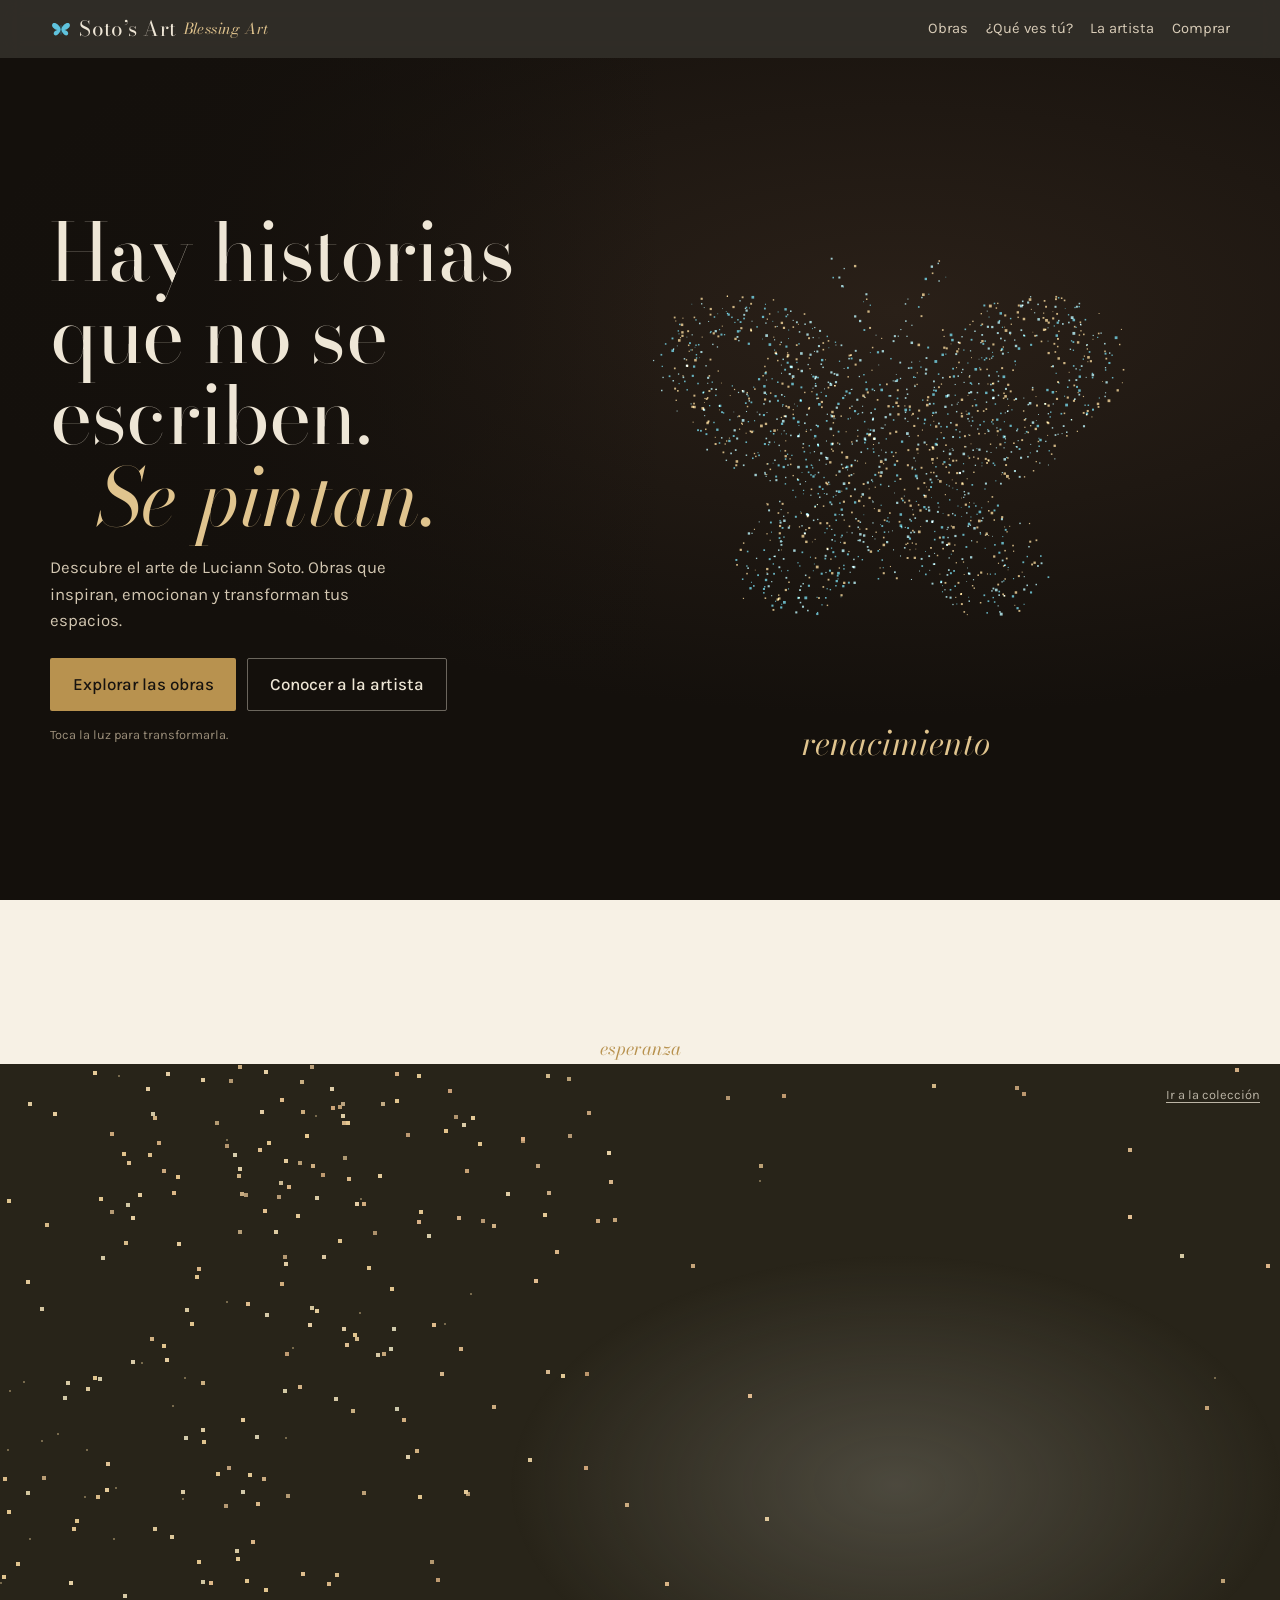
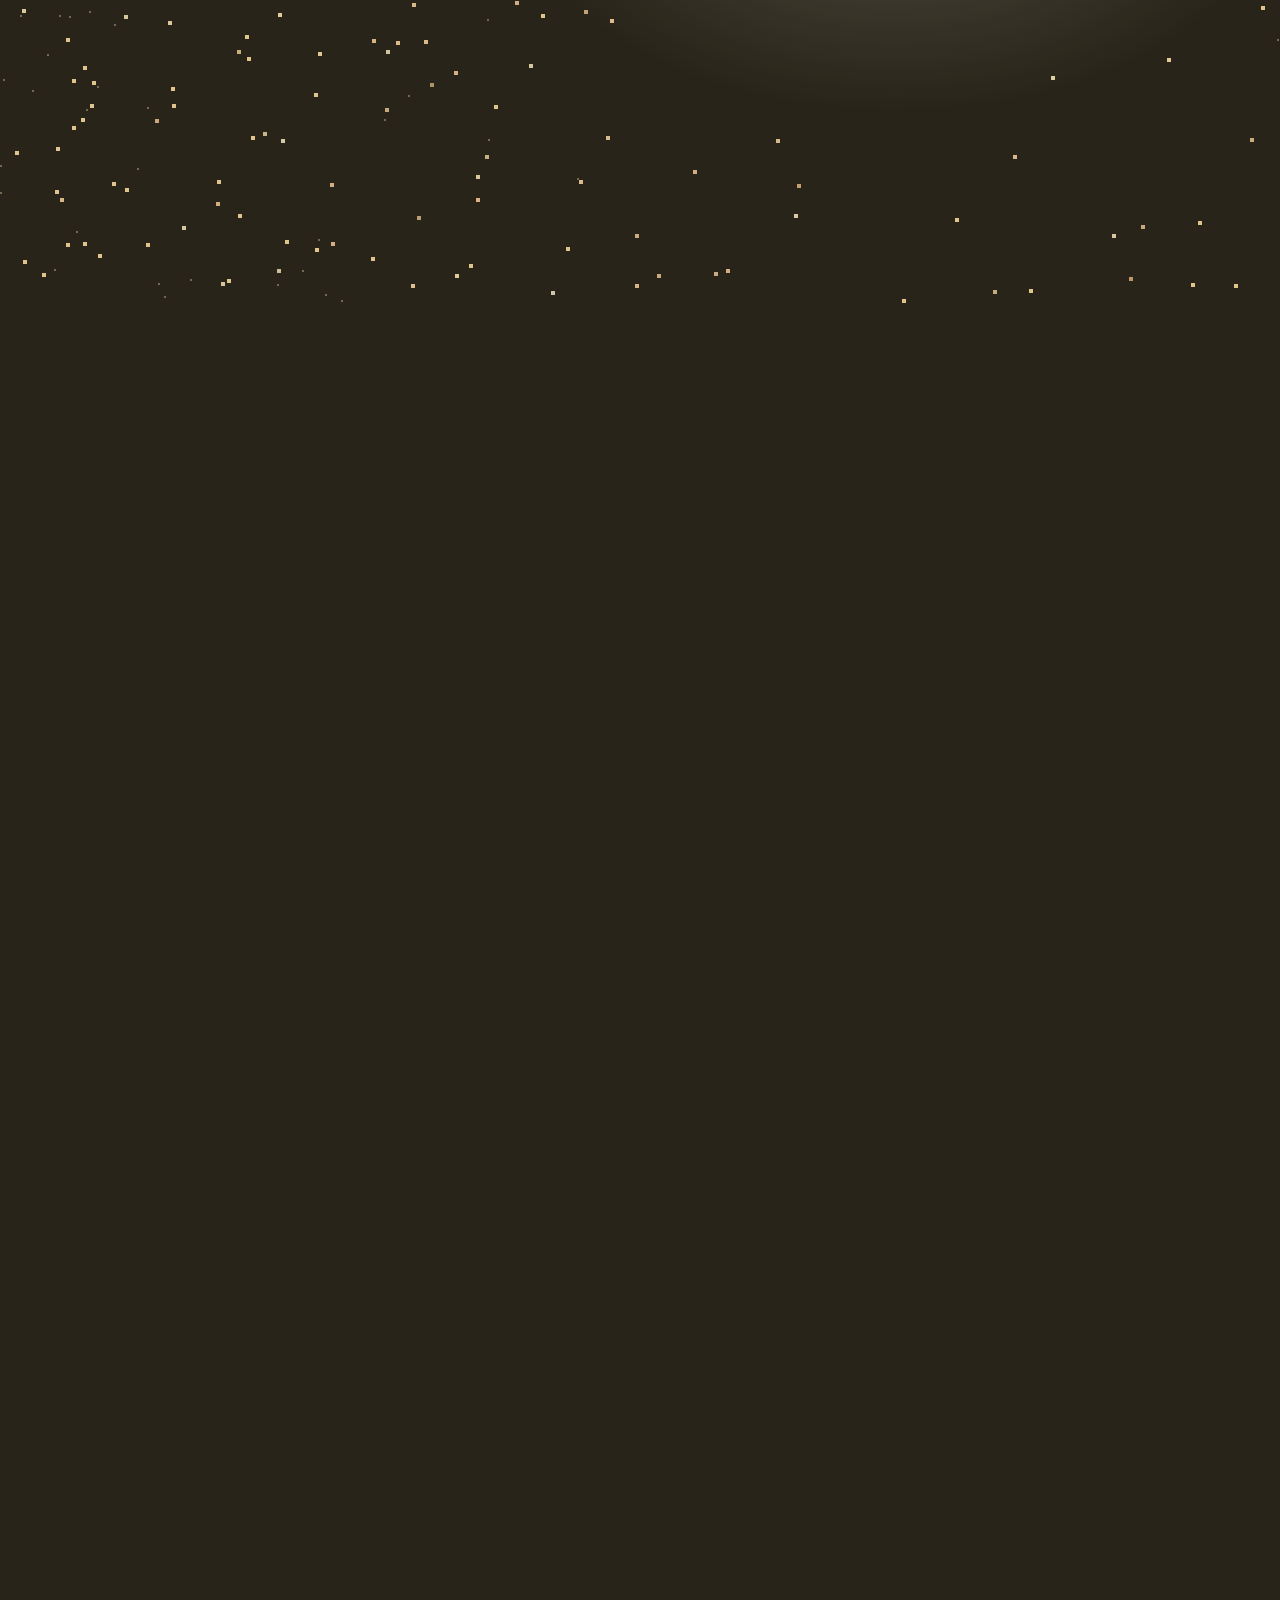
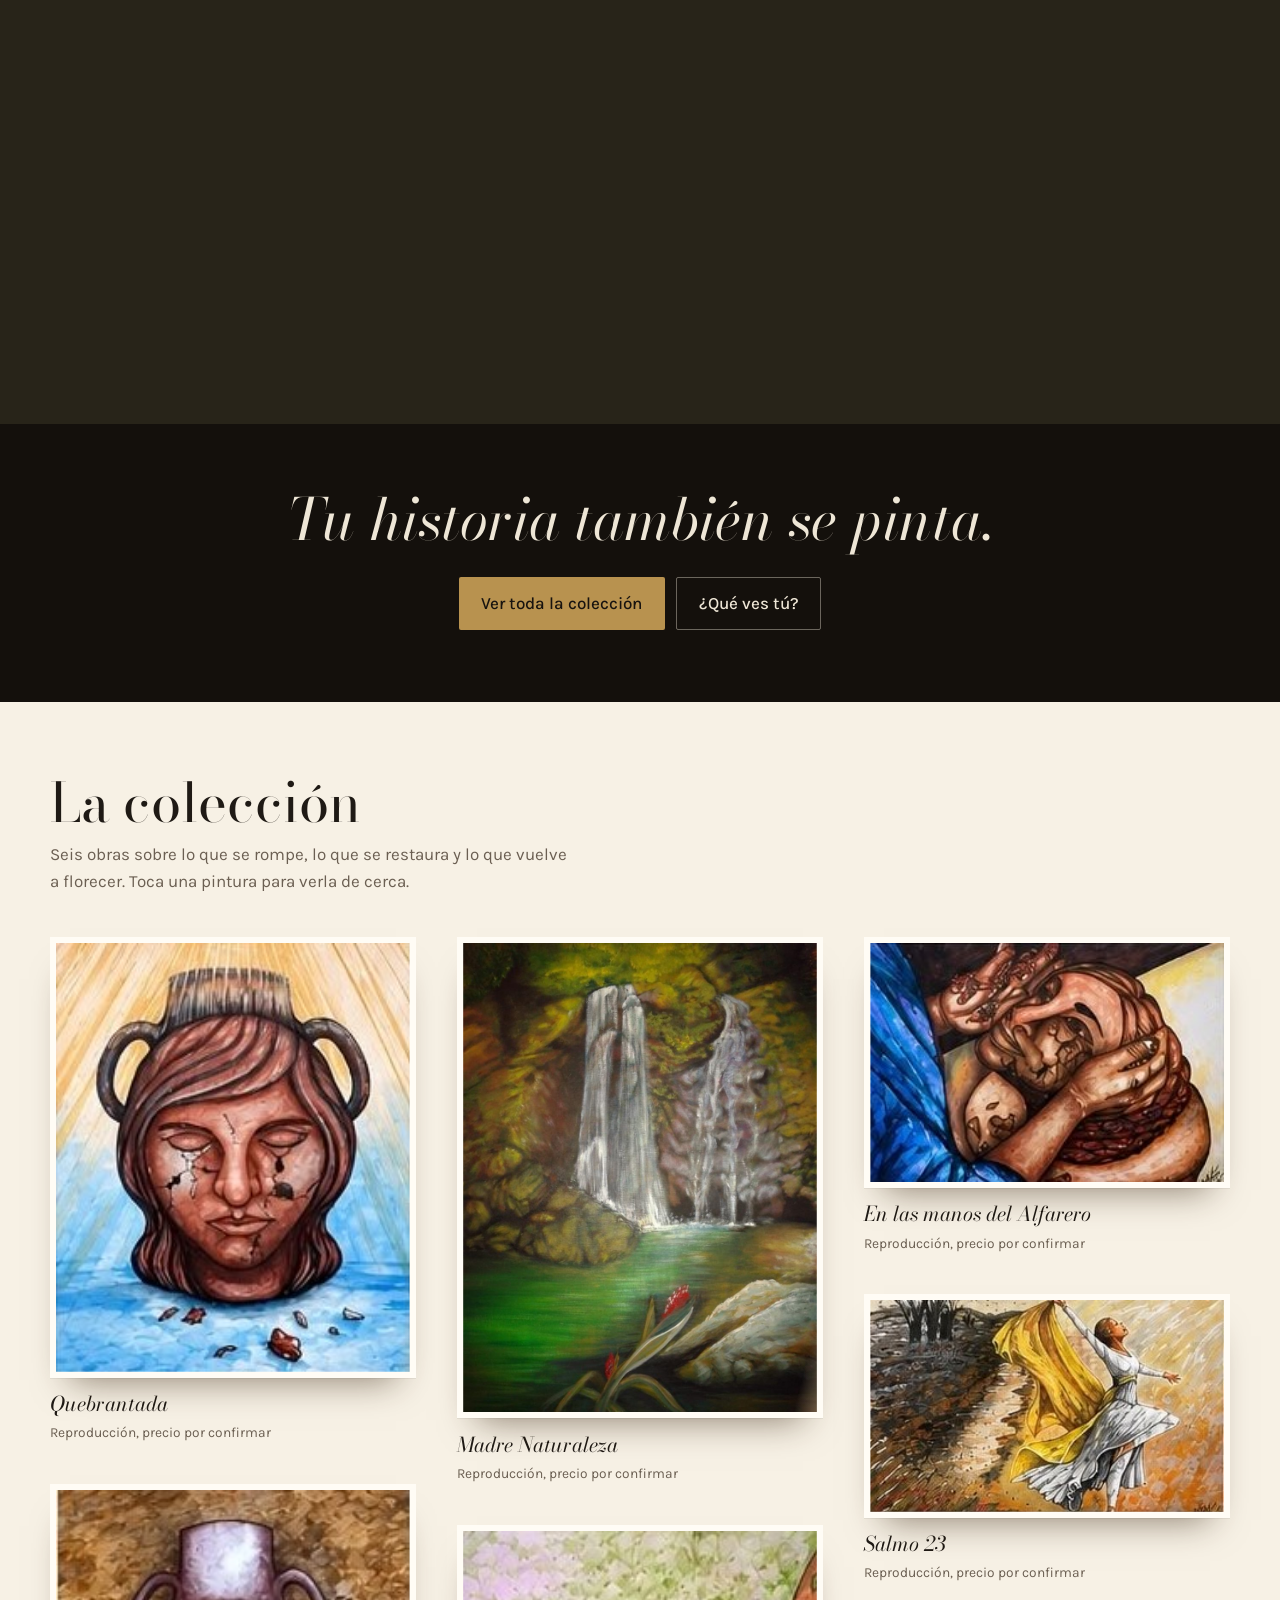
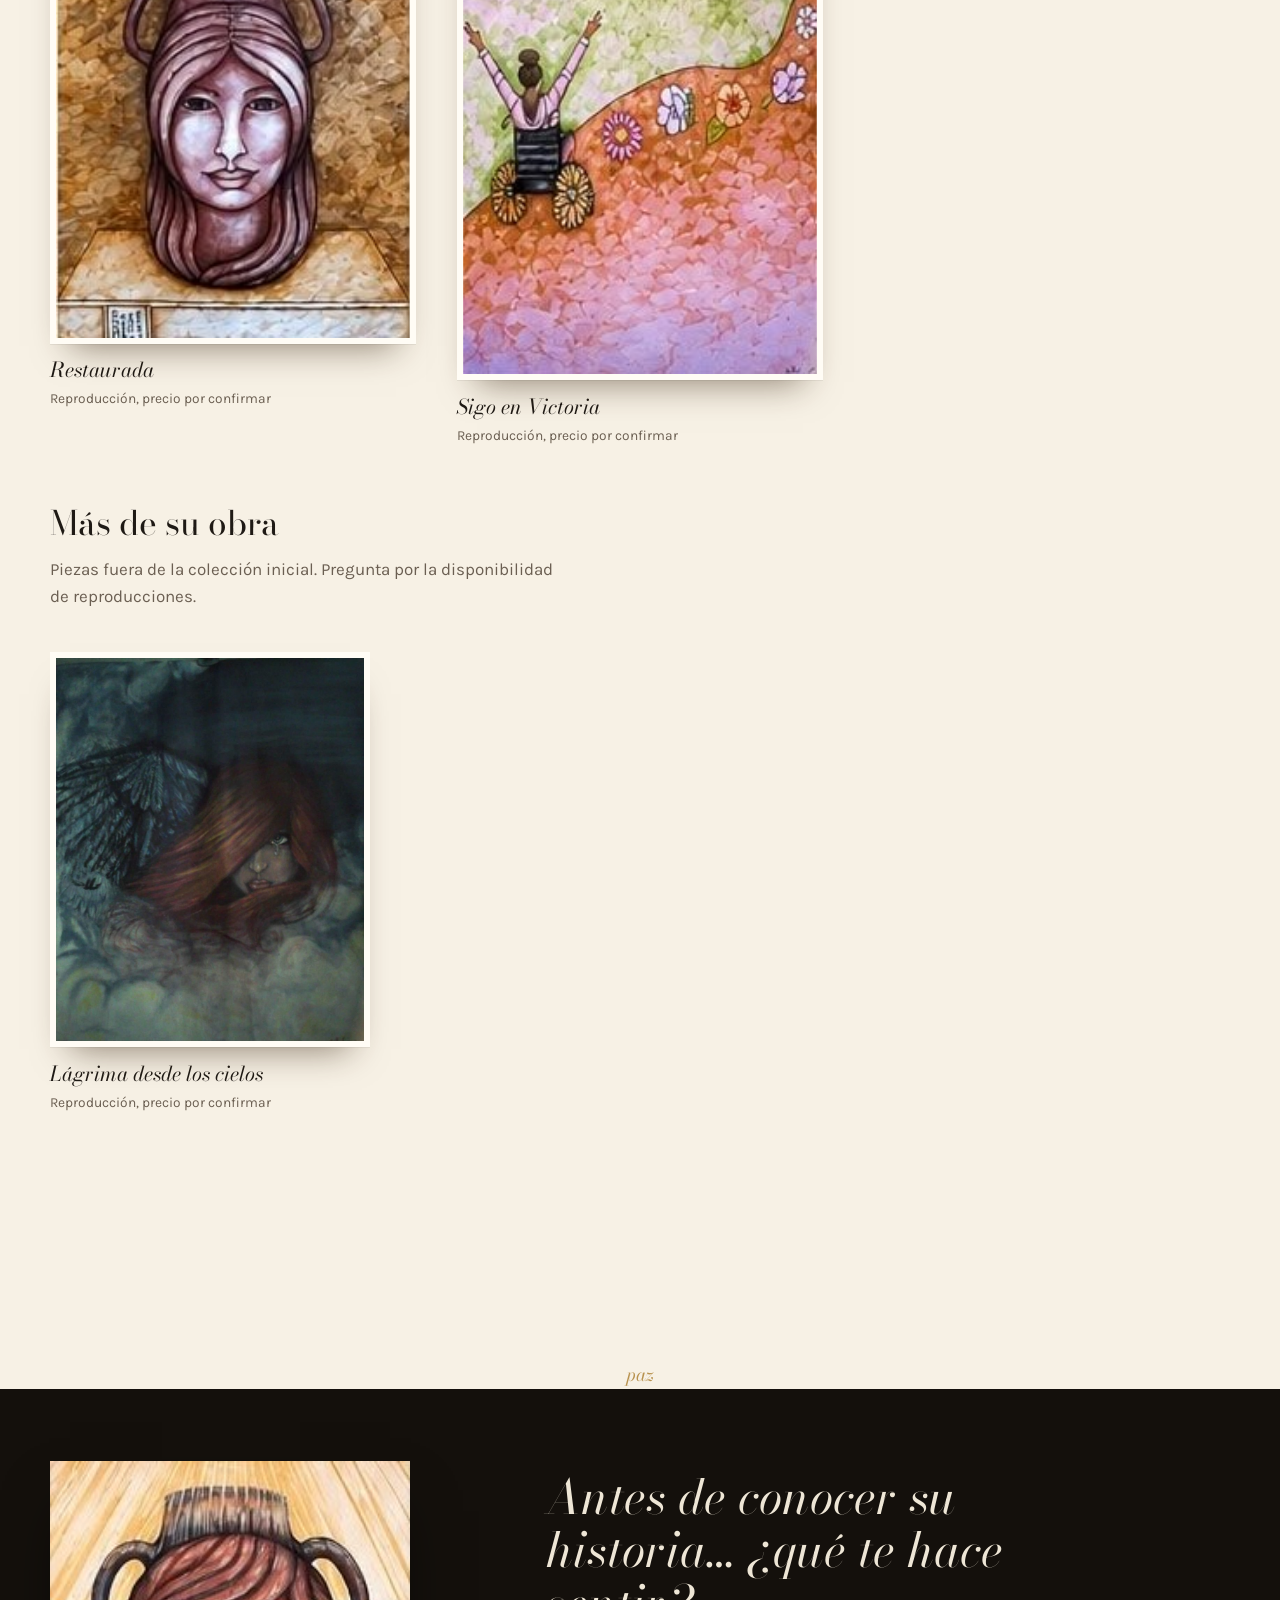
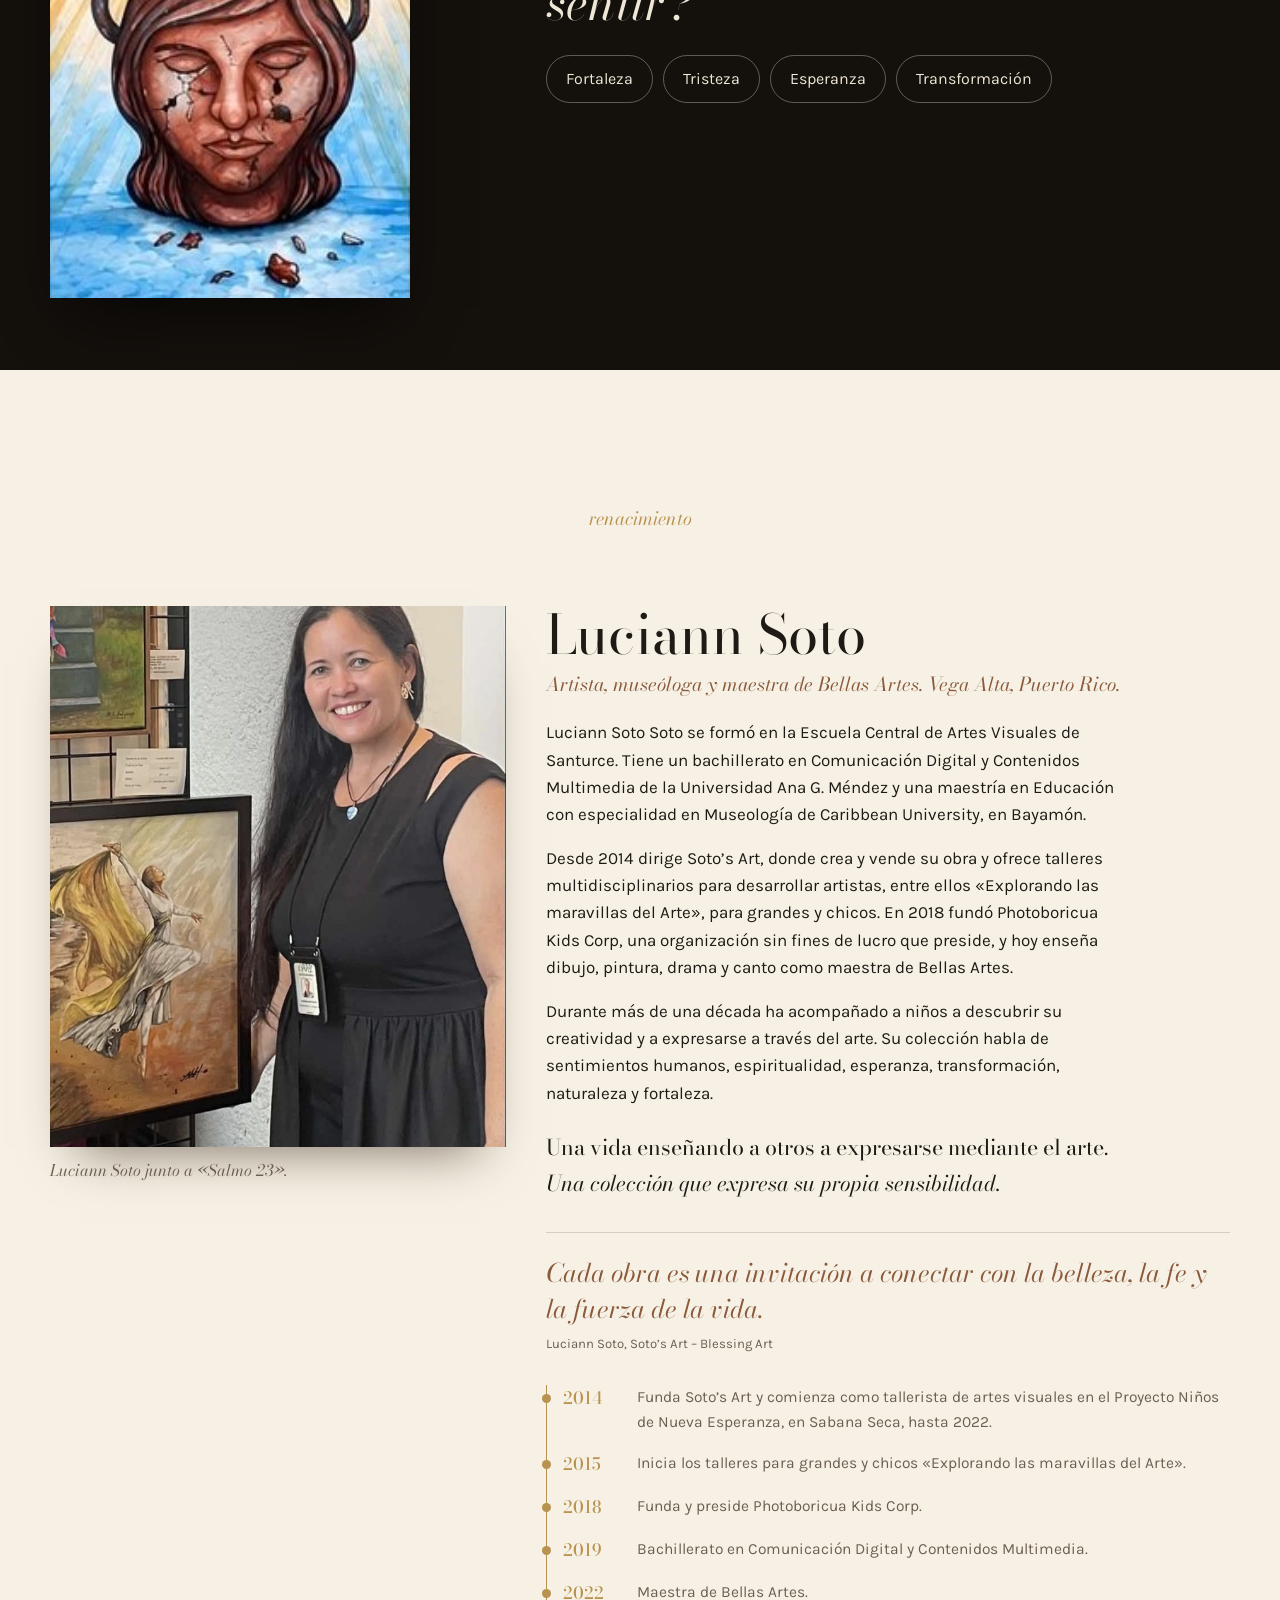
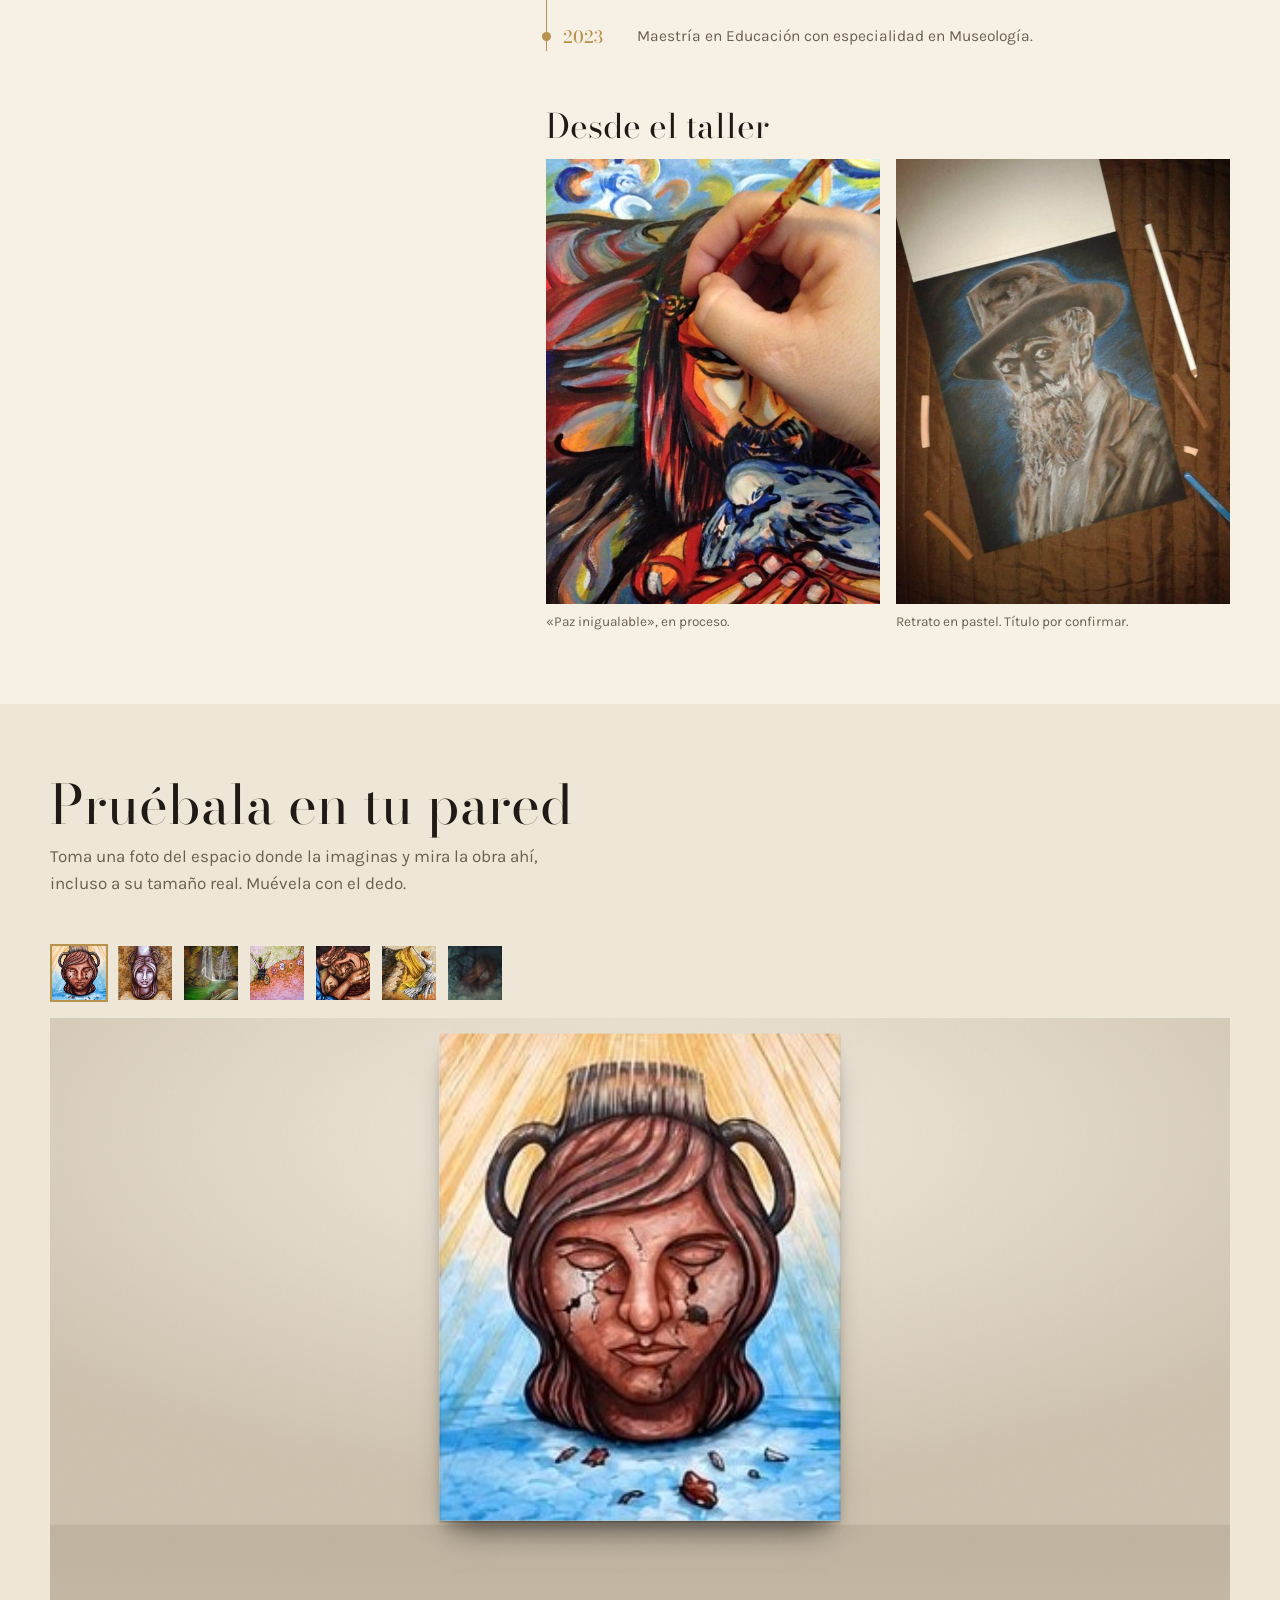
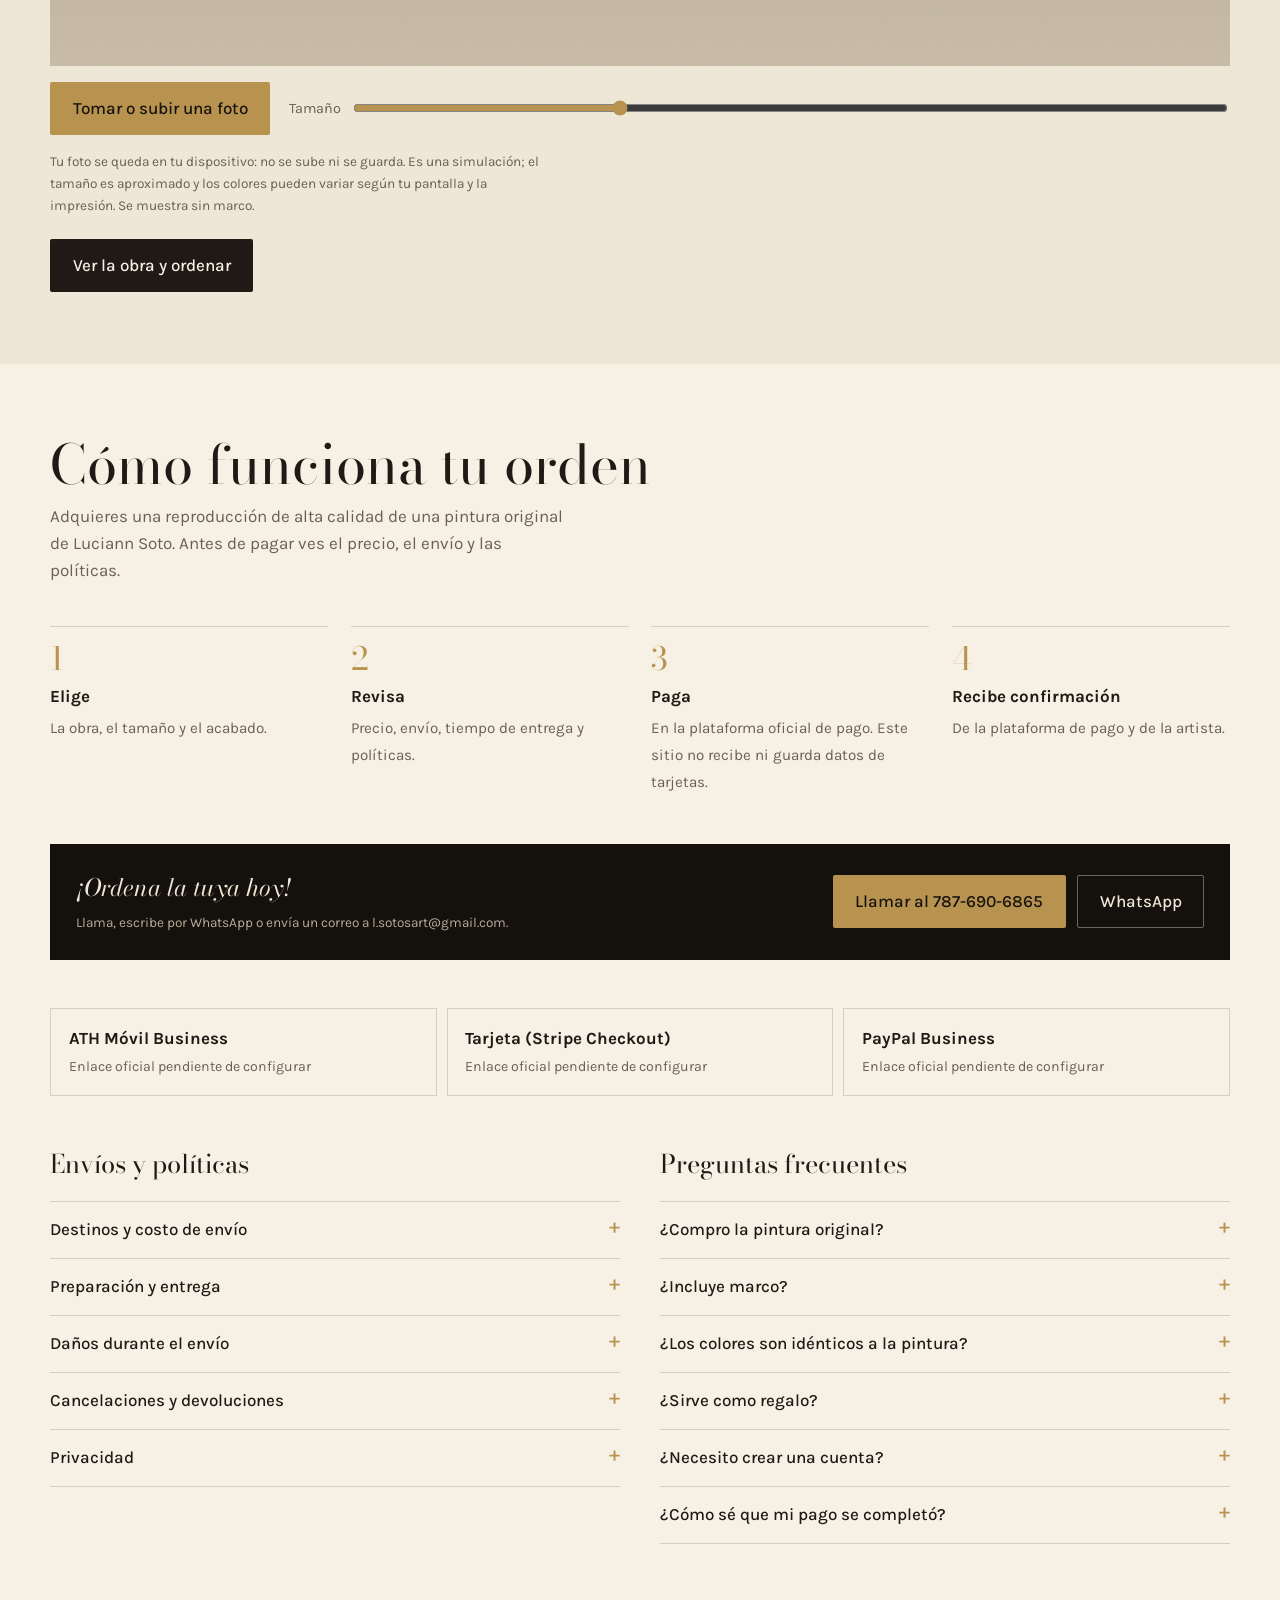
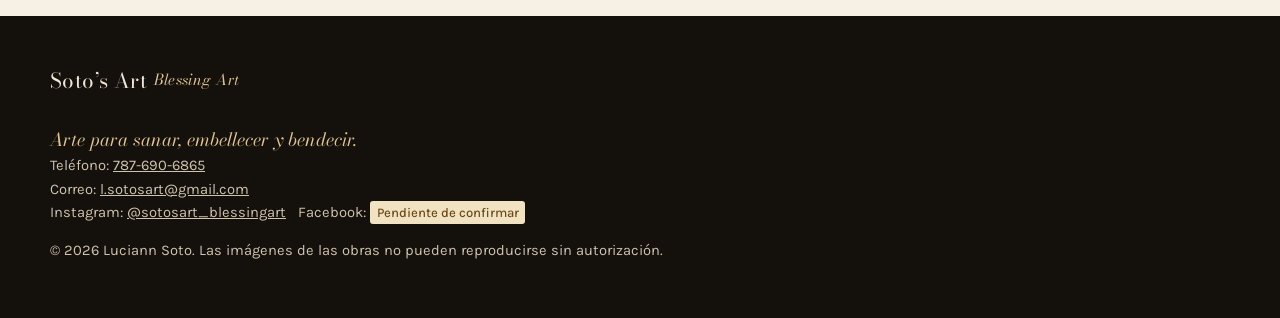
==== index.html @ 9c0b4709 "Add files via upload" ====
<!DOCTYPE html>
<html lang="es">
<head>
<meta charset="utf-8">
<meta name="viewport" content="width=device-width, initial-scale=1, viewport-fit=cover">
<title>Soto’s Art | Galería de Luciann Soto</title>
<meta name="description" content="Descubre el arte de Luciann Soto, artista puertorriqueña. Reproducciones de obras que inspiran, emocionan y transforman tus espacios.">
<meta property="og:type" content="website">
<meta property="og:title" content="Soto’s Art | The Art of Feeling">
<meta property="og:description" content="Hay historias que no se escriben. Se pintan. Descubre el arte de Luciann Soto.">
<meta property="og:image" content="[PENDIENTE: https://tu-dominio/og/portada.jpg]">
<meta name="robots" content="noindex, nofollow"><!-- Prototipo: quitar esta línea al publicar la versión final -->
<meta name="theme-color" content="#14100C">
<link rel="preconnect" href="https://fonts.googleapis.com">
<link rel="preconnect" href="https://fonts.gstatic.com" crossorigin>
<link href="https://fonts.googleapis.com/css2?family=Bodoni+Moda:ital,opsz,wght@0,6..96,400;0,6..96,500;1,6..96,400;1,6..96,500&family=Karla:wght@400;500;700&display=swap" rel="stylesheet">
<style>
:root{
  --night:#14100C; --night-2:#201A14; --ivory:#EEE6D6; --paper:#F7F1E5;
  --ink:#1F1A15; --muted:#6B5F52; --gold:#B8924F; --gold-soft:#E0C48E;
  --earth:#8A5A3B; --leaf:#5E7F55; --sky:#5FC3DD; --line:rgba(31,26,21,.16);
  --surface:var(--paper); --surface-2:var(--ivory); --text:var(--ink); --text-2:var(--muted);
  --pend-bg:#F1E2C2; --pend-ink:#6A4A17;
  --display:"Bodoni Moda","Didot","Bodoni 72",Georgia,serif;
  --body:"Karla","Helvetica Neue",Arial,sans-serif;
  color-scheme:light; box-sizing:border-box;
  padding-top:env(safe-area-inset-top,0px); padding-bottom:env(safe-area-inset-bottom,0px);
}
@media (prefers-color-scheme: dark){
  :root:not([data-theme="light"]){--surface:#1C1712;--surface-2:#241E18;--text:#EEE6D6;--text-2:#B9AC9A;--line:rgba(238,230,214,.16);--pend-bg:#3A2E1C;--pend-ink:#E9CF9C;color-scheme:dark}
}
:root[data-theme="dark"]{--surface:#1C1712;--surface-2:#241E18;--text:#EEE6D6;--text-2:#B9AC9A;--line:rgba(238,230,214,.16);--pend-bg:#3A2E1C;--pend-ink:#E9CF9C;color-scheme:dark}
html{scroll-padding-top:calc(env(safe-area-inset-top,0px) + 64px);scroll-behavior:smooth}
*,*::before,*::after{box-sizing:border-box}
body{margin:0;background:var(--surface);color:var(--text);font:400 1.0625rem/1.6 var(--body);-webkit-font-smoothing:antialiased}
body::before{content:"";position:fixed;inset:0 0 auto;height:env(safe-area-inset-top,0px);z-index:60;background:var(--night)}
img{max-width:100%;display:block}
a{color:inherit}
button{font:inherit;color:inherit}
:focus-visible{outline:2px solid var(--gold);outline-offset:3px}
.wrap{width:min(1180px,100% - 2.5rem);margin-inline:auto}
.pend{display:inline-block;background:var(--pend-bg);color:var(--pend-ink);font-size:.82rem;padding:.08em .5em;border-radius:3px;font-weight:500}

/* Encabezado */
header.top{position:sticky;top:env(safe-area-inset-top,0px);z-index:50;background:rgba(20,16,12,.88);backdrop-filter:blur(10px);-webkit-backdrop-filter:blur(10px);color:var(--ivory)}
header.top .wrap{display:flex;align-items:center;justify-content:space-between;gap:1rem;height:58px}
.brand{display:inline-flex;align-items:center;gap:.45rem;text-decoration:none;font-family:var(--display);font-size:1.3rem;letter-spacing:.02em}
.brand i{font-style:italic;color:var(--gold-soft);font-size:.95rem}
.brand svg{width:22px;height:22px}
nav.main{display:flex;gap:1.1rem;overflow-x:auto;scrollbar-width:none}
nav.main a{text-decoration:none;font-size:.92rem;color:#D9CDB8;white-space:nowrap;padding:.4rem 0}
nav.main a:hover{color:#fff}
@media (max-width:560px){nav.main a.opt,.brand i{display:none}}

/* Apertura con figuras de luz */
.hero{position:relative;background:radial-gradient(120% 80% at 70% 30%,#2A2018 0%,var(--night) 60%);color:var(--ivory);min-height:calc(100svh - 58px);overflow:hidden;isolation:isolate}
#dust{position:absolute;inset:0;width:100%;height:100%;z-index:-1;touch-action:pan-y}
.figword{position:absolute;transform:translate(-50%,0);font-family:var(--display);font-style:italic;font-size:clamp(1.4rem,4.5vw,2.1rem);color:var(--gold-soft);opacity:0;transition:opacity .9s ease;pointer-events:none;white-space:nowrap}
.figword.on{opacity:1}
.hero-copy{position:absolute;left:0;right:0;bottom:0;padding:0 0 2.2rem;background:linear-gradient(transparent,rgba(20,16,12,.85) 40%);pointer-events:none}
.hero-copy .wrap>*{pointer-events:auto}
.hero h1{font-family:var(--display);font-weight:400;font-size:clamp(2.3rem,8.6vw,5rem);line-height:1.02;margin:0;max-width:13ch;letter-spacing:-.01em}
.hero h1 span{display:block}
.hero h1 .l2{font-style:italic;color:var(--gold-soft);padding-left:.6em}
.hero p.sub{max-width:36ch;color:#D3C7B2;font-size:1.05rem;margin:1rem 0 1.4rem}
.hint{font-size:.8rem;color:#9C8F7B;margin:.9rem 0 0}
.ctas{display:flex;flex-wrap:wrap;gap:.7rem}
.btn{display:inline-flex;align-items:center;justify-content:center;gap:.5rem;min-height:48px;padding:.75rem 1.35rem;border-radius:2px;text-decoration:none;font-weight:500;cursor:pointer;border:1px solid transparent;transition:background .2s,color .2s,border-color .2s}
.btn.gold{background:var(--gold);color:#17130F}
.btn.gold:hover{background:var(--gold-soft)}
.btn.ghost{border-color:rgba(238,230,214,.4);color:var(--ivory);background:transparent}
.btn.ghost:hover{border-color:var(--ivory)}
.btn.line{border-color:var(--line);background:transparent;color:var(--text)}
.btn.line:hover{border-color:var(--text)}
.btn.dark{background:var(--text);color:var(--surface)}
@media (min-width:900px){
  .hero-copy{top:0;right:auto;width:52%;display:flex;align-items:center;background:linear-gradient(90deg,rgba(20,16,12,.9) 30%,transparent);padding:0}
  .hero-copy .wrap{width:auto;margin:0 0 0 max(2.5rem,calc((100vw - 1180px)/2))}
}

/* Recorrido: del polvo a la obra */
.journey{position:relative;height:calc(6 * 90svh + 100svh);background-color:var(--jbg,#14100C);transition:background-color 1.4s ease;color:var(--ivory)}
.jstage{position:sticky;top:calc(env(safe-area-inset-top,0px) + 58px);height:calc(100svh - 58px - env(safe-area-inset-top,0px));overflow:hidden}
.jglow{position:absolute;inset:0;background:radial-gradient(42% 38% at var(--gx,50%) var(--gy,52%),var(--jglow,rgba(224,196,142,.25)),transparent 72%);transition:background 1.4s ease;pointer-events:none}
#jcv{position:absolute;inset:0;width:100%;height:100%}
#jimg{position:absolute;opacity:0;filter:blur(8px);transform:scale(.985);transition:opacity 1.1s ease,filter 1.1s ease,transform 1.4s cubic-bezier(.2,.7,.2,1);box-shadow:0 40px 80px -30px rgba(0,0,0,.85);cursor:pointer}
#jimg.on{opacity:1;filter:none;transform:none}
.jhead,.jfoot{position:absolute;left:1.25rem;right:1.25rem;transition:opacity .5s ease,transform .7s cubic-bezier(.2,.7,.2,1)}
.jhead{top:1.1rem}
.jfoot{bottom:1.1rem}
.jswap .jhead,.jswap .jfoot{opacity:0;transform:translateY(10px)}
.jnum{font-family:var(--display);color:var(--gold-soft);font-size:1rem}
.jnum b{font-weight:500;font-size:1.5rem;margin-right:.35rem}
.jphrase{font-family:var(--display);font-style:italic;font-weight:400;font-size:clamp(2.1rem,8.4vw,5.4rem);line-height:1;margin:.2rem 0 0;max-width:11ch;text-wrap:balance}
.jline{margin:0 0 .7rem;max-width:34ch;color:#E6DCCB;font-size:1rem;line-height:1.45}
.jrow{display:flex;align-items:center;gap:.9rem;flex-wrap:wrap}
.jtitle{font-family:var(--display);font-size:1.15rem}
.jnote{font-size:.72rem;color:rgba(238,230,214,.6);margin:.6rem 0 0}
.jskip{position:absolute;top:1.3rem;right:1.25rem;font-size:.8rem;color:rgba(238,230,214,.75);text-decoration:underline;text-underline-offset:3px;z-index:2}
.jrail{display:flex;gap:6px;margin-top:.7rem}
.jrail i{width:18px;height:2px;background:rgba(238,230,214,.25);transition:background .6s}
.jrail i.on{background:var(--gold-soft)}
@media (min-width:900px){
  .jhead,.jfoot{left:max(2.5rem,calc((100vw - 1180px)/2));right:auto;width:38%}
  .jhead{top:18%}
  .jfoot{bottom:16%}
  .jline{font-size:1.1rem}
}
.coda{background:var(--night);color:var(--ivory);text-align:center;padding:4rem 1.25rem 4.5rem}
.coda p{font-family:var(--display);font-style:italic;font-size:clamp(2rem,7vw,3.6rem);line-height:1.1;margin:0 0 1.6rem}
.coda .ctas{justify-content:center}

/* Separadores que se dibujan con el scroll */
.passage{display:grid;justify-items:center;padding:3.5rem 1rem 0;text-align:center}
.passage svg{width:120px;height:auto;overflow:visible}
.passage path{fill:none;stroke:var(--gold);stroke-width:1.6;stroke-linecap:round;stroke-linejoin:round;stroke-dasharray:1;stroke-dashoffset:1}
.passage span{font-family:var(--display);font-style:italic;color:var(--gold);font-size:1.15rem;margin-top:.4rem;opacity:var(--o,0)}

section.block{padding:4.5rem 0}
.sec-title{font-family:var(--display);font-weight:400;font-size:clamp(2rem,6vw,3.4rem);line-height:1.05;margin:0 0 .6rem}
.sec-lead{color:var(--text-2);max-width:52ch;margin:0 0 2.6rem}

/* Galería en colgado de salón con revelado de pincel */
.salon{columns:2;column-gap:1.1rem}
@media (min-width:900px){.salon{columns:3;column-gap:2.6rem}}
.work{display:block;width:100%;break-inside:avoid;margin:0 0 2.4rem;background:none;border:0;padding:0;text-align:left;cursor:pointer}
.work .frame{position:relative;padding:6px;background:#FFFCF5;box-shadow:0 1px 0 rgba(0,0,0,.06),0 22px 34px -20px rgba(50,30,10,.55);transition:transform .5s cubic-bezier(.2,.7,.2,1),box-shadow .5s}
@media (prefers-color-scheme: dark){:root:not([data-theme="light"]) .work .frame{background:#2B241D}}
:root[data-theme="dark"] .work .frame{background:#2B241D}
.work:hover .frame,.work:focus-visible .frame{transform:translateY(-5px) rotate(-.4deg);box-shadow:0 1px 0 rgba(0,0,0,.06),0 32px 44px -22px rgba(50,30,10,.65)}
.work h3{font-family:var(--display);font-style:italic;font-weight:400;font-size:1.28rem;line-height:1.2;margin:.9rem 0 .1rem}
.work .meta{font-size:.86rem;color:var(--text-2)}
.art{position:relative;overflow:hidden;background:var(--tone,#6b5a48)}
.art img{width:100%;height:auto}
.art.ph{aspect-ratio:4/5}
.unveil .art{clip-path:inset(0 100% 0 0)}
.unveil .art::after{content:"";position:absolute;top:-10%;bottom:-10%;width:28%;left:-30%;background:linear-gradient(90deg,transparent,rgba(224,196,142,.85),transparent);transform:skewX(-14deg)}
.unveil.in .art{clip-path:inset(0 0 0 0);transition:clip-path 1.2s cubic-bezier(.65,.05,.3,1)}
.unveil.in .art::after{animation:sweep 1.25s cubic-bezier(.65,.05,.3,1) forwards}
@keyframes sweep{to{left:110%}}

/* ¿Qué ves tú? */
.feel{background:var(--night);color:var(--ivory);position:relative;overflow:hidden}
.feel .wrap{display:grid;gap:2.5rem}
@media (min-width:900px){.feel .wrap{grid-template-columns:.8fr 1.2fr;align-items:center}}
.feel .stage{position:relative;max-width:360px}
.feel .stage .art{box-shadow:0 30px 60px -20px rgba(0,0,0,.7)}
.feel .stage .glow{position:absolute;inset:0;pointer-events:none;background:radial-gradient(60% 50% at 50% 35%,rgba(255,226,160,.45),transparent 70%);opacity:0;transition:opacity 1.2s}
.feel .stage.lit .glow{opacity:1}
.feel h2{font-family:var(--display);font-weight:400;font-style:italic;font-size:clamp(1.9rem,5.5vw,3rem);line-height:1.1;margin:0 0 1.6rem;max-width:18ch}
.choices{display:flex;flex-wrap:wrap;gap:.6rem}
.choice{min-height:48px;padding:.6rem 1.2rem;border-radius:999px;border:1px solid rgba(238,230,214,.35);background:transparent;color:var(--ivory);cursor:pointer;font-size:1rem;transition:background .3s,border-color .3s,color .3s}
.choice:hover{border-color:var(--gold-soft)}
.choice[aria-pressed="true"]{background:var(--gold);border-color:var(--gold);color:#17130F}
.reflection{margin-top:1.6rem;min-height:10rem}
.reflection svg{width:84px;height:auto;display:block;margin-bottom:.6rem}
.reflection svg path{fill:none;stroke:var(--gold-soft);stroke-width:1.8;stroke-linecap:round;stroke-linejoin:round;stroke-dasharray:1;stroke-dashoffset:1;animation:draw 1.6s ease forwards}
@keyframes draw{to{stroke-dashoffset:0}}
.reflection blockquote{margin:0;font-family:var(--display);font-size:clamp(1.25rem,3.6vw,1.6rem);line-height:1.4;max-width:30ch}
.reflection .note{font-size:.82rem;color:#A89A84;margin:.8rem 0 0}
.reflection .end{margin:1.6rem 0 1rem;color:var(--gold-soft);font-style:italic;font-family:var(--display);font-size:1.2rem}
.fade-in{animation:fade .8s ease both}
@keyframes fade{from{opacity:0;transform:translateY(8px)}to{opacity:1;transform:none}}

/* Artista */
.artist .wrap{display:grid;gap:2.5rem}
@media (min-width:900px){.artist .wrap{grid-template-columns:.8fr 1.2fr;align-items:start}}
.portrait{aspect-ratio:3/4;background:var(--surface-2);display:grid;place-items:center;text-align:center;padding:1.5rem;color:var(--text-2);font-size:.9rem;border:1px dashed var(--line)}
.artist p{max-width:58ch}
.portrait-fig{margin:0}
.artist .role{font-family:var(--display);font-style:italic;font-size:1.2rem;color:var(--earth);margin:-.2rem 0 1.2rem}
.more-title{font-family:var(--display);font-weight:400;font-size:clamp(1.5rem,4.5vw,2.1rem);margin:3rem 0 .4rem}
.salon-more{columns:auto;display:grid;grid-template-columns:minmax(0,320px)}
.timeline{list-style:none;padding:0;margin:2rem 0 0;border-left:1px solid var(--gold);display:grid;gap:1rem}
.timeline li{display:grid;grid-template-columns:4rem 1fr;gap:.6rem;padding-left:1rem;position:relative}
.timeline li::before{content:"";position:absolute;left:-5px;top:.55rem;width:9px;height:9px;border-radius:50%;background:var(--gold)}
.timeline b{font-family:var(--display);font-weight:500;color:var(--gold)}
.timeline span{color:var(--text-2);font-size:.97rem}
.taller{display:grid;grid-template-columns:1fr 1fr;gap:1rem}
.taller figure{margin:0}
.taller img{width:100%;aspect-ratio:3/4;object-fit:cover}
.taller figcaption{font-size:.85rem;color:var(--text-2);margin-top:.4rem}
footer .lema{font-family:var(--display);color:var(--gold-soft);font-size:1.15rem}
.portrait-fig img{width:100%;height:auto;box-shadow:0 30px 50px -28px rgba(40,25,10,.6)}
.portrait-fig figcaption{font-family:var(--display);font-style:italic;color:var(--text-2);font-size:1rem;margin-top:.7rem}
.quote{margin:2rem 0 0;padding:1.4rem 0 0;border-top:1px solid var(--line);font-family:var(--display);font-style:italic;font-size:clamp(1.25rem,3.6vw,1.6rem);line-height:1.4;color:var(--earth)}
.quote cite{display:block;font-family:var(--body);font-style:normal;font-size:.82rem;color:var(--text-2);margin-top:.5rem}
.facets{margin:1.6rem 0 0;font-family:var(--display);font-size:clamp(1.1rem,3vw,1.35rem);line-height:1.45}
.facets p{margin:0 0 .3rem}

/* Ambientación */
.rooms{background:var(--surface-2)}
.pick{display:flex;gap:.5rem;overflow-x:auto;padding:.3rem 0 1rem}
.pick button{flex:none;width:58px;height:58px;border:2px solid transparent;padding:0;background:none;cursor:pointer;overflow:hidden}
.pick button img{width:100%;height:100%;object-fit:cover}
.pick button[aria-pressed="true"]{border-color:var(--gold)}
.wall{position:relative;overflow:hidden;aspect-ratio:4/3;max-height:72vh;width:100%;touch-action:none;user-select:none;-webkit-user-select:none;
  background:radial-gradient(70% 55% at 50% 18%,#F4EEE3 0%,#E2D8C8 55%,#CFC3B0 100%)}
.wall.photo{background:#000}
.wall-photo{position:absolute;inset:0;width:100%;height:100%;object-fit:cover}
.wall-empty{position:absolute;inset:0;pointer-events:none;
  background:linear-gradient(180deg,transparent 78%,rgba(70,50,30,.10) 78.4%,rgba(70,50,30,.04) 100%),
  url("data:image/svg+xml,%3Csvg xmlns='http://www.w3.org/2000/svg' width='160' height='160'%3E%3Cfilter id='n'%3E%3CfeTurbulence type='fractalNoise' baseFrequency='.85' numOctaves='3'/%3E%3CfeColorMatrix values='0 0 0 0 .35 0 0 0 0 .28 0 0 0 0 .2 0 0 0 .09 0'/%3E%3C/filter%3E%3Crect width='100%25' height='100%25' filter='url(%23n)'/%3E%3C/svg%3E")}
.wall-art{position:absolute;left:50%;top:40%;transform:translate(-50%,-50%);cursor:grab;
  box-shadow:0 2px 0 rgba(0,0,0,.15),0 22px 30px -14px rgba(0,0,0,.55),0 8px 12px -6px rgba(0,0,0,.3)}
.wall-art:active{cursor:grabbing}
.wall-tools{display:flex;flex-wrap:wrap;align-items:center;gap:.8rem 1.2rem;margin-top:1rem}
.wall-size{display:flex;align-items:center;gap:.6rem;font-size:.9rem;color:var(--text-2);flex:1 1 220px}
.wall-size input{flex:1;accent-color:var(--gold);min-height:44px}
[hidden]{display:none!important}
.wall-measure{position:absolute;inset:0;width:100%;height:100%;overflow:visible;pointer-events:none}
.wall-measure circle{pointer-events:all}
.wall-measure line{stroke:#E0C48E;stroke-width:2.5;stroke-dasharray:6 5}
.wall-measure circle{fill:rgba(184,146,79,.9);stroke:#fff;stroke-width:2.5;cursor:grab;touch-action:none}
.wall-tag{position:absolute;transform:translate(-50%,0);background:rgba(20,16,12,.78);color:#F7F1E5;font-size:.78rem;padding:.2rem .55rem;border-radius:2px;white-space:nowrap;pointer-events:none}
.scale{margin-top:1.2rem;padding:1.1rem 1.2rem;border:1px solid var(--line);background:var(--surface)}
.scale h3{font-family:var(--display);font-weight:400;font-size:1.4rem;margin:0 0 .3rem}
.scale-row{display:flex;flex-wrap:wrap;align-items:flex-end;gap:.7rem;margin-top:.8rem}
.scale-row label{display:grid;gap:.3rem;font-size:.88rem;color:var(--text-2)}
.scale input[type=number]{width:7.5rem;min-height:44px;padding:.4rem .6rem;border:1px solid var(--line);background:var(--surface);color:var(--text);font:inherit;border-radius:2px}
.unit{display:flex}
.unit button,.chip{min-height:44px;padding:.4rem .9rem;border:1px solid var(--line);background:transparent;cursor:pointer}
.unit button[aria-pressed="true"],.chip[aria-pressed="true"]{background:var(--text);color:var(--surface);border-color:var(--text)}
.sr-only{position:absolute;width:1px;height:1px;overflow:hidden;clip:rect(0 0 0 0);white-space:nowrap}
.disclaim{font-size:.85rem;color:var(--text-2);max-width:62ch;margin:1rem 0 1.4rem}

/* Compra y confianza */
.steps{list-style:none;padding:0;margin:0 0 3rem;display:grid;gap:1.4rem;counter-reset:s}
@media (min-width:760px){.steps{grid-template-columns:repeat(4,1fr)}}
.steps li{counter-increment:s;padding-top:1rem;border-top:1px solid var(--line)}
.steps li::before{content:counter(s);font-family:var(--display);font-size:2rem;color:var(--gold);display:block;line-height:1;margin-bottom:.5rem}
.steps strong{display:block;margin-bottom:.25rem}
.steps span{color:var(--text-2);font-size:.95rem}
.order{display:grid;gap:1rem;align-items:center;padding:1.6rem;margin:0 0 3rem;background:var(--night);color:var(--ivory)}
@media (min-width:760px){.order{grid-template-columns:1fr auto}}
.order p{margin:0;font-family:var(--display);font-style:italic;font-size:1.5rem}
.order small{display:block;font-family:var(--body);font-style:normal;font-size:.85rem;color:#B9AC9A;margin-top:.3rem}
.paygrid{display:grid;gap:.6rem;margin:0 0 3rem}
@media (min-width:760px){.paygrid{grid-template-columns:repeat(3,1fr)}}
.pay{border:1px solid var(--line);padding:1rem 1.1rem}
.pay b{display:block}
.pay small{color:var(--text-2)}
.cols{display:grid;gap:2.5rem}
@media (min-width:900px){.cols{grid-template-columns:1fr 1fr}}
.cols h3{font-family:var(--display);font-weight:400;font-size:1.6rem;margin:0 0 1rem}
details{border-top:1px solid var(--line);padding:.9rem 0}
details:last-of-type{border-bottom:1px solid var(--line)}
summary{cursor:pointer;font-weight:500;list-style:none;display:flex;justify-content:space-between;gap:1rem}
summary::-webkit-details-marker{display:none}
summary::after{content:"+";color:var(--gold);font-size:1.3rem;line-height:1}
details[open] summary::after{content:"−"}
details p{margin:.6rem 0 0;color:var(--text-2)}
footer{background:var(--night);color:#CFC3AE;padding:3rem 0 2.5rem;font-size:.92rem}
footer .brand{color:var(--ivory);margin-bottom:.8rem}

/* Ficha de obra */
dialog.sheet{border:0;padding:0;margin:0;width:100%;max-width:100%;height:100%;max-height:100%;background:var(--surface);color:var(--text)}
dialog.sheet::backdrop{background:rgba(10,8,5,.86)}
@media (min-width:900px){dialog.sheet{margin:auto;width:min(1100px,94vw);height:min(780px,90vh);box-shadow:0 40px 80px rgba(0,0,0,.5)}}
.sheet-in{display:grid;height:100%;overflow:auto;overscroll-behavior:contain}
@media (min-width:900px){.sheet-in{grid-template-columns:1.05fr .95fr;overflow:hidden}.sheet-in>*{overflow:auto}}
.sheet-fig{margin:0;background:var(--night);display:grid;place-items:center;align-content:center;padding:calc(env(safe-area-inset-top,0px) + 3.6rem) 1.4rem 1.6rem;position:relative}
.sheet-fig .art{width:min(100%,560px,calc(64vh * var(--p,.8)));cursor:zoom-in;box-shadow:0 30px 60px -25px rgba(0,0,0,.8)}
.sheet-fig .art img{transition:transform .35s ease}
.sheet-fig .art.zoomed img{transform:scale(2.4);cursor:zoom-out}
.zoomhint{color:#A89A84;font-size:.78rem;margin-top:.8rem;text-align:center;max-width:40ch}
.close{position:absolute;top:calc(env(safe-area-inset-top,0px) + .75rem);right:.75rem;width:44px;height:44px;border-radius:50%;border:0;background:rgba(238,230,214,.14);color:var(--ivory);font-size:1.4rem;cursor:pointer;z-index:2}
.sheet-body{padding:1.8rem 1.5rem calc(2rem + env(safe-area-inset-bottom,0px))}
@media (min-width:900px){.sheet-body{padding:2.6rem}}
.sku{font-size:.8rem;color:var(--text-2)}
.sheet-body h2{font-family:var(--display);font-style:italic;font-weight:400;font-size:clamp(2rem,6vw,2.8rem);line-height:1.05;margin:.2rem 0 1.2rem}
.sheet-body .lead{font-size:1.08rem;line-height:1.6;max-width:46ch}
.voice{margin:1.2rem 0;font-family:var(--display);font-style:italic;font-size:1.2rem;line-height:1.45;color:var(--earth)}
.voice cite{display:block;font-family:var(--body);font-style:normal;font-size:.8rem;color:var(--text-2);margin-top:.3rem}
.price{font-family:var(--display);font-size:1.9rem;margin:1.2rem 0 .2rem}
.price span{display:block;font-size:1.25rem;font-style:italic}
.price small{display:block;font-family:var(--body);font-size:.88rem;color:var(--text-2);margin-top:.2rem}
details.soft{border:0;border-top:1px solid var(--line);padding:.8rem 0;margin-top:1rem}
details.soft:last-of-type{border-bottom:0}
details.soft .spec{margin:.8rem 0 0}
.pendline{margin-top:1.4rem}
.sheet-body h4{margin:1.4rem 0 .3rem;font-size:.95rem}
.interp-note{font-size:.8rem;color:var(--text-2);margin:.1rem 0 .3rem}
dl.spec{display:grid;grid-template-columns:auto 1fr;gap:.45rem 1rem;margin:1.4rem 0;font-size:.95rem}
dl.spec dt{color:var(--text-2)}
dl.spec dd{margin:0}
.opts{display:grid;gap:.8rem;margin:1.2rem 0}
.opts label{display:grid;gap:.3rem;font-size:.9rem;color:var(--text-2)}
.opts select{min-height:46px;padding:.5rem .7rem;border:1px solid var(--line);background:var(--surface);color:var(--text);font:inherit;border-radius:2px}
.actions{display:flex;flex-wrap:wrap;gap:.6rem;margin-top:1.4rem}
.actions .btn{flex:1 1 auto}
.review{margin-top:1.6rem;padding:1.3rem;background:var(--surface-2);border:1px solid var(--line)}
.review h3{font-family:var(--display);font-weight:400;font-size:1.5rem;margin:0 0 .8rem}
.small{font-size:.85rem;color:var(--text-2)}
.toast{position:fixed;left:50%;bottom:calc(1.2rem + env(safe-area-inset-bottom,0px));transform:translateX(-50%);background:var(--ink);color:var(--ivory);padding:.7rem 1.1rem;border-radius:2px;font-size:.92rem;z-index:100;opacity:0;pointer-events:none;transition:opacity .25s}
.toast.on{opacity:1}

@media (prefers-reduced-motion: reduce){
  *{animation-duration:.001ms!important;animation-delay:0s!important;transition-duration:.001ms!important;scroll-behavior:auto!important}
  .unveil .art{clip-path:none}.unveil .art::after{display:none}
  .passage path,.reflection svg path{stroke-dashoffset:0}
  .passage span{opacity:1}
}
</style>
</head>
<body>

<header class="top">
  <div class="wrap">
    <a class="brand" href="#inicio" aria-label="Soto’s Art, Blessing Art">
      <svg viewBox="0 0 40 40" aria-hidden="true"><path fill="#5FC3DD" d="M20 21c-3-9-11-14-15-11-4 4 2 11 9 12-6 1-9 6-6 9 4 3 9-2 12-10zm0 0c3-9 11-14 15-11 4 4-2 11-9 12 6 1 9 6 6 9-4 3-9-2-12-10z"/><path stroke="#2B6F80" stroke-width="1.6" d="M20 13v17"/></svg>
      Soto’s Art <i>Blessing Art</i>
    </a>
    <nav class="main" aria-label="Principal">
      <a href="#obras">Obras</a>
      <a href="#que-ves" class="opt">¿Qué ves tú?</a>
      <a href="#artista">La artista</a>
      <a href="#comprar">Comprar</a>
    </nav>
  </div>
</header>

<main>
<section class="hero" id="inicio">
  <canvas id="dust" aria-hidden="true"></canvas>
  <div class="figword" id="figword" aria-hidden="true"></div>
  <div class="hero-copy">
    <div class="wrap">
      <h1><span>Hay historias que no se escriben.</span><span class="l2">Se pintan.</span></h1>
      <p class="sub">Descubre el arte de Luciann Soto. Obras que inspiran, emocionan y transforman tus espacios.</p>
      <div class="ctas">
        <a class="btn gold" href="#recorrido">Explorar las obras</a>
        <a class="btn ghost" href="#artista">Conocer a la artista</a>
      </div>
      <p class="hint" id="hint">Toca la luz para transformarla.</p>
    </div>
  </div>
</section>

<div class="passage" data-passage aria-hidden="true">
  <svg viewBox="0 0 200 120"><path pathLength="1" d="M100 112 L100 58 M100 78 Q68 78 60 52 Q90 48 100 78 M100 64 Q120 38 150 42 Q142 72 100 64 M62 112 L138 112"/></svg>
  <span>esperanza</span>
</div>

<section class="journey" id="recorrido" aria-label="Recorrido por la colección">
  <div class="jstage" id="jstage">
    <div class="jglow"></div>
    <canvas id="jcv" aria-hidden="true"></canvas>
    <img id="jimg" alt="">
    <a class="jskip" href="#obras">Ir a la colección</a>
    <div class="jhead">
      <div class="jnum" id="jnum"></div>
      <h2 class="jphrase" id="jphrase"></h2>
    </div>
    <div class="jfoot" aria-live="polite">
      <p class="jline" id="jline"></p>
      <div class="jrow"><span class="jtitle" id="jtitle"></span><button class="btn gold" id="jopen">Ver la obra</button></div>
      <div class="jrail" id="jrail"><i></i><i></i><i></i><i></i><i></i><i></i></div>
      <p class="jnote">Recorrido curatorial: una lectura posible de la colección, no palabras de la artista.</p>
    </div>
  </div>
</section>
<div class="coda">
  <p>Tu historia también se pinta.</p>
  <div class="ctas"><a class="btn gold" href="#obras">Ver toda la colección</a><a class="btn ghost" href="#que-ves">¿Qué ves tú?</a></div>
</div>

<section class="block" id="obras">
  <div class="wrap">
    <h2 class="sec-title">La colección</h2>
    <p class="sec-lead">Seis obras sobre lo que se rompe, lo que se restaura y lo que vuelve a florecer. Toca una pintura para verla de cerca.</p>
    <div class="salon" id="salon"></div>
    <h3 class="more-title">Más de su obra</h3>
    <p class="sec-lead">Piezas fuera de la colección inicial. Pregunta por la disponibilidad de reproducciones.</p>
    <div class="salon salon-more" id="mas"></div>
  </div>
</section>

<div class="passage" data-passage aria-hidden="true">
  <svg viewBox="0 0 200 120"><path pathLength="1" d="M18 72 Q60 88 110 74 Q138 66 150 56 Q160 46 170 52 L186 55 L170 59 Q162 64 150 68 M68 78 Q56 30 104 8 Q98 42 112 72 M18 72 L4 60 M18 72 L6 84"/></svg>
  <span>paz</span>
</div>

<section class="block feel" id="que-ves">
  <div class="wrap">
    <div class="stage" id="stage"></div>
    <div>
      <h2 id="feelQ">Antes de conocer su historia… ¿qué te hace sentir?</h2>
      <div class="choices" role="group" aria-labelledby="feelQ" id="choices"></div>
      <div class="reflection" id="reflection" aria-live="polite"></div>
    </div>
  </div>
</section>

<div class="passage" data-passage aria-hidden="true">
  <svg viewBox="0 0 200 120"><path pathLength="1" d="M100 32 L100 96 M100 46 Q70 4 44 24 Q28 46 56 62 Q76 70 100 58 M100 46 Q130 4 156 24 Q172 46 144 62 Q124 70 100 58 M100 62 Q72 72 70 92 Q82 106 100 80 M100 62 Q128 72 130 92 Q118 106 100 80 M100 32 Q93 16 84 12 M100 32 Q107 16 116 12"/></svg>
  <span>renacimiento</span>
</div>

<section class="block artist" id="artista">
  <div class="wrap">
    <div class="portrait" id="portrait">Fotografía auténtica de Luciann Soto<br><span class="pend" style="margin-top:.5rem">Pendiente</span></div>
    <div>
      <h2 class="sec-title">Luciann Soto</h2>
      <p class="role">Artista, museóloga y maestra de Bellas Artes. Vega Alta, Puerto Rico.</p>
      <p>Luciann Soto Soto se formó en la Escuela Central de Artes Visuales de Santurce. Tiene un bachillerato en Comunicación Digital y Contenidos Multimedia de la Universidad Ana G. Méndez y una maestría en Educación con especialidad en Museología de Caribbean University, en Bayamón.</p>
      <p>Desde 2014 dirige Soto’s Art, donde crea y vende su obra y ofrece talleres multidisciplinarios para desarrollar artistas, entre ellos «Explorando las maravillas del Arte», para grandes y chicos. En 2018 fundó Photoboricua Kids Corp, una organización sin fines de lucro que preside, y hoy enseña dibujo, pintura, drama y canto como maestra de Bellas Artes.</p>
      <p>Durante más de una década ha acompañado a niños a descubrir su creatividad y a expresarse a través del arte. Su colección habla de sentimientos humanos, espiritualidad, esperanza, transformación, naturaleza y fortaleza.</p>
      <div class="facets">
        <p>Una vida enseñando a otros a expresarse mediante el arte.</p>
        <p><em>Una colección que expresa su propia sensibilidad.</em></p>
      </div>
      <blockquote class="quote">Cada obra es una invitación a conectar con la belleza, la fe y la fuerza de la vida.<cite>Luciann Soto, Soto’s Art – Blessing Art</cite></blockquote>
      <ol class="timeline" aria-label="Trayectoria">
        <li><b>2014</b><span>Funda Soto’s Art y comienza como tallerista de artes visuales en el Proyecto Niños de Nueva Esperanza, en Sabana Seca, hasta 2022.</span></li>
        <li><b>2015</b><span>Inicia los talleres para grandes y chicos «Explorando las maravillas del Arte».</span></li>
        <li><b>2018</b><span>Funda y preside Photoboricua Kids Corp.</span></li>
        <li><b>2019</b><span>Bachillerato en Comunicación Digital y Contenidos Multimedia.</span></li>
        <li><b>2022</b><span>Maestra de Bellas Artes.</span></li>
        <li><b>2023</b><span>Maestría en Educación con especialidad en Museología.</span></li>
      </ol>
      <h3 class="more-title">Desde el taller</h3>
      <div class="taller">
        <figure data-taller="taller-paz"><img alt="La mano de Luciann pinta con pincel el rostro de una figura de barba que sostiene una paloma, en colores rojos, naranjas y azules." loading="lazy"><figcaption>«Paz inigualable», en proceso.</figcaption></figure>
        <figure data-taller="taller-pastel"><img alt="Retrato en pastel de un hombre de barba blanca con sombrero, sobre papel oscuro, rodeado de barras de pastel." loading="lazy"><figcaption>Retrato en pastel. Título por confirmar.</figcaption></figure>
      </div>
    </div>
  </div>
</section>

<section class="block rooms" id="espacio">
  <div class="wrap">
    <h2 class="sec-title">Pruébala en tu pared</h2>
    <p class="sec-lead">Toma una foto del espacio donde la imaginas y mira la obra ahí, incluso a su tamaño real. Muévela con el dedo.</p>
    <div class="pick" id="roomPick" aria-label="Obra a visualizar"></div>
    <div class="wall" id="wall">
      <img class="wall-photo" id="wallPhoto" alt="" hidden>
      <div class="wall-empty" id="wallEmpty"></div>
      <img class="wall-art" id="wallArt" alt="" draggable="false">
      <span class="wall-tag" id="wallTag" hidden></span>
      <svg class="wall-measure" id="wallMeasure" hidden aria-hidden="true"><line id="mLine"/><circle id="mA" r="13"/><circle id="mB" r="13"/></svg>
    </div>
    <div class="wall-tools">
      <label class="btn gold" for="wallFile">Tomar o subir una foto</label>
      <input type="file" id="wallFile" accept="image/*" capture="environment" class="sr-only">
      <label class="wall-size">Tamaño<input type="range" id="wallSize" min="12" max="85" value="34"></label>
      <button class="btn line" id="wallReset" hidden>Volver a la pared de muestra</button>
    </div>
    <div class="scale" id="scalePanel" hidden>
      <h3>Ver en tamaño real</h3>
      <p class="small">Coloca los dos puntos dorados en los extremos de algo que conozcas, como tu sofá, una puerta o una mesa, y escribe cuánto mide.</p>
      <div class="scale-row">
        <label>Ese objeto mide<input type="number" id="refLen" inputmode="decimal" min="1" placeholder="84"></label>
        <div class="unit" role="group" aria-label="Unidad"><button data-u="in" aria-pressed="true">pulg</button><button data-u="cm" aria-pressed="false">cm</button></div>
      </div>
      <div class="scale-row" id="sizeRow"></div>
      <p class="small" id="scaleMsg"></p>
    </div>
    <p class="disclaim">Tu foto se queda en tu dispositivo: no se sube ni se guarda. Es una simulación; el tamaño es aproximado y los colores pueden variar según tu pantalla y la impresión. Se muestra sin marco.</p>
    <button class="btn dark" id="roomBuy">Ver la obra y ordenar</button>
  </div>
</section>

<section class="block" id="comprar">
  <div class="wrap">
    <h2 class="sec-title">Cómo funciona tu orden</h2>
    <p class="sec-lead">Adquieres una reproducción de alta calidad de una pintura original de Luciann Soto. Antes de pagar ves el precio, el envío y las políticas.</p>
    <ol class="steps">
      <li><strong>Elige</strong><span>La obra, el tamaño y el acabado.</span></li>
      <li><strong>Revisa</strong><span>Precio, envío, tiempo de entrega y políticas.</span></li>
      <li><strong>Paga</strong><span>En la plataforma oficial de pago. Este sitio no recibe ni guarda datos de tarjetas.</span></li>
      <li><strong>Recibe confirmación</strong><span>De la plataforma de pago y de la artista.</span></li>
    </ol>
    <div class="order" id="orderBox"></div>
    <div class="paygrid" id="paygrid"></div>
    <div class="cols">
      <div><h3>Envíos y políticas</h3><div id="policies"></div></div>
      <div><h3>Preguntas frecuentes</h3><div id="faq"></div></div>
    </div>
  </div>
</section>
</main>

<footer>
  <div class="wrap">
    <a class="brand" href="#inicio">Soto’s Art <i>Blessing Art</i></a>
    <p id="footContact"></p>
    <p>© <span id="yr"></span> Luciann Soto. Las imágenes de las obras no pueden reproducirse sin autorización.</p>
  </div>
</footer>

<dialog class="sheet" id="sheet" aria-labelledby="sheetTitle"></dialog>
<div class="toast" id="toast" role="status"></div>

<script>
const IMG = {"quebrantada": {"src": "[data-uri]", "w": 211, "h": 256}, "restaurada": {"src": "[data-uri]", "w": 202, "h": 256}, "madre-naturaleza": {"src": "[data-uri]", "w": 828, "h": 1100}, "sigo-en-victoria": {"src": "[data-uri]", "w": 204, "h": 256}, "en-las-manos-del-alfarero": {"src": "[data-uri]", "w": 263, "h": 178}, "salmo-23": {"src": "[data-uri]", "w": 304, "h": 182}, "lagrima-desde-los-cielos": {"src": "[data-uri]", "w": 884, "h": 1100}, "taller-paz": {"src": "[data-uri]", "w": 527, "h": 700}, "taller-pastel": {"src": "[data-uri]", "w": 527, "h": 700}};
/* =====================================================================
   CATÁLOGO EDITABLE. Un valor vacío ("") se muestra como "Pendiente de confirmar".
   ===================================================================== */
const CONFIG = {
  artista: "Luciann Soto",
  marca: "Soto’s Art – Blessing Art",
  nombreVendedora: "",
  ubicacionVendedora: "",
  telefono: "787-690-6865",     // del afiche oficial
  whatsapp: "17876906865",      // CONFIRMAR que este número usa WhatsApp
  correo: "l.sotosart@gmail.com",
  instagram: "sotosart_blessingart",
  facebook: "",              // enlace pendiente
  lema: "Arte para sanar, embellecer y bendecir.",
  fotoArtista: "[data-uri]",
  obraQueVes: "quebrantada",
  pagos: { athMovil:false, stripe:false, paypal:false },
  envio: { destinos:"", costo:"", preparacion:"", entrega:"" },
  politicas: { cancelaciones:"", devoluciones:"", danos:"", privacidad:"", marco:"" }
};

/* Imágenes provisionales: recortes del afiche (baja resolución). Reemplazar por fotografías originales. */
const OBRAS = [
  { sku:"SA-001", slug:"quebrantada", titulo:"Quebrantada", tono:"#5E4636",
    alt:"Rostro de mujer en forma de vasija de barro agrietada, con los ojos cerrados, sobre agua azul bajo rayos de luz.",
    descripcion:"", interpretacion:"", declaracion:"", disponibilidad:"", ancho:0, alto:0, variantes:[] },
  { sku:"SA-002", slug:"restaurada", titulo:"Restaurada", tono:"#8A6A45",
    alt:"Rostro sereno de mujer en forma de vasija de barro, sobre un pedestal.",
    descripcion:"", interpretacion:"", declaracion:"", disponibilidad:"", ancho:0, alto:0, variantes:[] },
  { sku:"SA-003", slug:"madre-naturaleza", titulo:"Madre Naturaleza", tono:"#4F6B4C",
    alt:"Cascada en un bosque verde que cae sobre un estanque, con una flor roja en primer plano.",
    descripcion:"", interpretacion:"", declaracion:"", disponibilidad:"", ancho:0, alto:0, variantes:[] },
  { sku:"SA-004", slug:"sigo-en-victoria", titulo:"Sigo en Victoria", tono:"#B07C86",
    alt:"Persona de espaldas en silla de ruedas, con los brazos en alto, sobre una colina rosada con flores.",
    descripcion:"", interpretacion:"", declaracion:"", disponibilidad:"", ancho:0, alto:0, variantes:[] },
  { sku:"SA-005", slug:"en-las-manos-del-alfarero", titulo:"En las manos del Alfarero", tono:"#7A4E33",
    alt:"Manos que sostienen y moldean un rostro de barro, junto a una figura vestida de azul.",
    descripcion:"", interpretacion:"", declaracion:"", disponibilidad:"", ancho:0, alto:0, variantes:[] },
  { sku:"SA-006", slug:"salmo-23", titulo:"Salmo 23", tono:"#9A7A3E",
    alt:"Mujer vestida de blanco que danza con un manto amarillo en un camino hacia la luz.",
    descripcion:"", interpretacion:"", declaracion:"", disponibilidad:"", ancho:0, alto:0, variantes:[] },
  /* Más de su obra: fuera de la colección inicial de reproducciones */
  { sku:"SA-007", slug:"lagrima-desde-los-cielos", titulo:"Lágrima desde los cielos", tono:"#3C4A4C", coleccion:"mas",
    alt:"Rostro de mujer de cabello rojo con una lágrima, envuelto en nubes junto a un ala de plumas oscuras.",
    original:"Acrílico, 16 × 20 (unidad por confirmar)",
    descripcion:"", interpretacion:"", declaracion:"", disponibilidad:"", ancho:0, alto:0, variantes:[] }
];
OBRAS.forEach(o => { const i = IMG[o.slug]; if (i){ o.imagen = i.src; o.imagenAlta = ""; o.prop = i.w / i.h; } });

/* Reflexiones de la galería para "¿Qué ves tú?" (no son palabras de la artista) */
const LINEART = {
  sol:"M100 40 a18 18 0 1 0 0.1 0 M100 10 L100 24 M100 76 L100 90 M60 50 L74 50 M126 50 L140 50 M72 22 L82 32 M118 68 L128 78 M128 22 L118 32 M82 68 L72 78",
  gota:"M100 8 Q128 52 100 78 Q72 52 100 8 M100 78 L100 98 M100 92 Q86 86 82 74 M100 92 Q114 86 118 74",
  brote:"M100 98 L100 52 M100 70 Q70 70 62 46 Q90 42 100 70 M100 58 Q120 34 148 38 Q140 66 100 58",
  mariposa:"M100 26 L100 90 M100 40 Q70 0 46 20 Q30 42 58 56 Q78 64 100 52 M100 40 Q130 0 154 20 Q170 42 142 56 Q122 64 100 52 M100 56 Q74 66 72 86 Q84 98 100 74 M100 56 Q126 66 128 86 Q116 98 100 74"
};
const REFLEXIONES = {
  "Fortaleza": ["sol","Lo que se rompe no siempre termina. A veces es justo ahí donde algo aprende a sostenerse."],
  "Tristeza": ["gota","La tristeza también sabe mirar. Quedarse frente a una obra que duele es una forma de honrar lo vivido."],
  "Esperanza": ["brote","La esperanza rara vez grita. Suele esconderse en un detalle que solo aparece cuando la mirada se detiene."],
  "Transformación": ["mariposa","Nada de lo que atraviesa una herida vuelve a ser igual. Y no ser igual puede ser otra forma de belleza."]
};

/* ===================== Lógica ===================== */
const $ = s => document.querySelector(s);
const esc = s => String(s).replace(/[&<>"]/g, c => ({'&':'&amp;','<':'&lt;','>':'&gt;','"':'&quot;'}[c]));
const PEND = '<span class="pend">Pendiente de confirmar</span>';
const v = x => (x === "" || x === 0 || x == null) ? PEND : esc(x);
const money = n => n ? new Intl.NumberFormat('es-PR',{style:'currency',currency:'USD'}).format(n) : PEND;
const bySlug = s => OBRAS.find(o => o.slug === s);
const reduce = matchMedia('(prefers-reduced-motion: reduce)').matches;

function artHTML(o){
  if (o.imagen) return `<div class="art" style="--p:${o.prop||.8}"><img src="${o.imagen}" alt="${esc(o.alt || o.titulo)}" decoding="async"></div>`;
  return `<div class="art ph" style="--tone:${o.tono}" role="img" aria-label="Fotografía pendiente de ${esc(o.titulo)}"></div>`;
}

/* ---------- Apertura: polvo dorado que forma figuras ---------- */
const FIGURAS = [
  { word:"renacimiento", colors:["#5FC3DD","#A7E3F0","#E0C48E"], draw(c){
      c.save(); c.translate(100,100);
      [-1,1].forEach(s => {
        c.beginPath(); c.ellipse(s*44,-26,50,32,s*-0.62,0,7); c.fill();
        c.beginPath(); c.ellipse(s*30,34,32,21,s*0.8,0,7); c.fill();
      });
      c.beginPath(); c.ellipse(0,4,5,46,0,0,7); c.fill();
      c.lineWidth=4; c.beginPath(); c.moveTo(-2,-40); c.quadraticCurveTo(-10,-70,-22,-78); c.moveTo(2,-40); c.quadraticCurveTo(10,-70,22,-78); c.stroke();
      c.globalCompositeOperation="destination-out";
      [[-58,-38,10],[58,-38,10],[-34,38,6],[34,38,6]].forEach(([x,y,r]) => { c.beginPath(); c.arc(x,y,r,0,7); c.fill(); });
      c.restore(); } },
  { word:"paz", colors:["#F7F1E5","#E9DFC9","#E0C48E"], draw(c){
      c.beginPath(); c.moveTo(30,122); c.quadraticCurveTo(90,146,148,114); c.quadraticCurveTo(160,104,166,96);
      c.lineTo(188,100); c.lineTo(166,108); c.quadraticCurveTo(150,132,96,140); c.lineTo(52,140); c.lineTo(8,156); c.lineTo(22,132); c.lineTo(6,112); c.closePath(); c.fill();
      c.beginPath(); c.arc(156,98,13,0,7); c.fill();
      c.beginPath(); c.moveTo(70,124); c.bezierCurveTo(58,70,92,30,136,14); c.bezierCurveTo(124,48,130,84,118,120); c.closePath(); c.fill();
      c.beginPath(); c.moveTo(96,120); c.bezierCurveTo(112,78,140,62,176,54); c.bezierCurveTo(158,80,148,100,128,120); c.closePath(); c.fill(); } },
  { word:"fe", colors:["#FFE7A8","#E0C48E","#FFF6DC"], draw(c){
      c.beginPath(); c.arc(100,100,30,0,7); c.fill();
      for (let i=0;i<16;i++){ const a=i/16*Math.PI*2, l=i%2?62:86;
        c.beginPath(); c.moveTo(100+Math.cos(a-0.07)*40,100+Math.sin(a-0.07)*40); c.lineTo(100+Math.cos(a)*l,100+Math.sin(a)*l); c.lineTo(100+Math.cos(a+0.07)*40,100+Math.sin(a+0.07)*40); c.fill(); } } },
  { word:"esperanza", colors:["#8DB27A","#BFD79C","#E0C48E"], draw(c){
      c.lineWidth=9; c.lineCap="round"; c.beginPath(); c.moveTo(100,184); c.quadraticCurveTo(96,140,102,92); c.stroke();
      c.beginPath(); c.ellipse(70,104,36,15,-0.55,0,7); c.fill();
      c.beginPath(); c.ellipse(136,76,44,18,-2.55,0,7); c.fill();
      c.beginPath(); c.ellipse(102,186,58,7,0,0,7); c.fill(); } },
  { word:"sentimiento", colors:["#D9907B","#EDB79A","#E0C48E"], draw(c){
      c.beginPath(); c.moveTo(100,174); c.bezierCurveTo(22,118,8,56,58,40); c.bezierCurveTo(84,32,100,52,100,70);
      c.bezierCurveTo(100,52,116,32,142,40); c.bezierCurveTo(192,56,178,118,100,174); c.fill(); } }
];

(function dust(){
  const hero = $('.hero'), cv = $('#dust'), ctx = cv.getContext('2d'), word = $('#figword');
  const DPR = Math.min(2, devicePixelRatio || 1);
  let W, H, N, P = [], shapes = [], cx, cy, S, cur = 0, phase = "form", tPhase = 0, running = true, pointer = null;
  const groupCol = [[224,196,142],[224,196,142],[224,196,142]];
  const hex = h => [1,3,5].map(i => parseInt(h.slice(i,i+2),16));

  function sample(fig){
    const o = document.createElement('canvas'); o.width = o.height = 200;
    const c = o.getContext('2d'); c.fillStyle = c.strokeStyle = "#000"; fig.draw(c);
    const d = c.getImageData(0,0,200,200).data, pts = [];
    for (let y=0;y<200;y+=3) for (let x=0;x<200;x+=3) if (d[(y*200+x)*4+3] > 128) pts.push([x/200-.5, y/200-.5]);
    for (let i=pts.length-1;i>0;i--){ const j = Math.random()*(i+1)|0; [pts[i],pts[j]] = [pts[j],pts[i]]; }
    return pts;
  }
  function layout(){
    const r = hero.getBoundingClientRect(); W = r.width; H = r.height;
    cv.width = W*DPR; cv.height = H*DPR; ctx.setTransform(DPR,0,0,DPR,0,0);
    const wide = W >= 900;
    if (wide){ cx = W*0.7; cy = H*0.46; S = Math.min(H*0.62, 520); }
    else {
      const copyH = document.querySelector('.hero-copy .wrap').offsetHeight + 36;
      if (H - copyH < 300){ hero.style.minHeight = (copyH + 300) + 'px'; const r2 = hero.getBoundingClientRect(); H = r2.height; cv.height = H*DPR; ctx.setTransform(DPR,0,0,DPR,0,0); }
      const avail = H - copyH; cx = W*0.5; cy = avail*0.44; S = Math.min(W*0.8, avail*0.82);
    }
    word.style.left = cx + 'px'; word.style.top = (cy + S*0.52) + 'px';
    const target = Math.round(Math.min(1800, Math.max(1100, W*H/420)));
    if (P.length !== target){
      P = Array.from({length:target}, () => ({ x:Math.random()*W, y:Math.random()*H, vx:0, vy:0, tx:0, ty:0, g:Math.random()*3|0, s:Math.random()*1.5+1.4, seed:Math.random()*6.28 }));
    }
    assign();
  }
  function assign(){
    const pts = shapes[cur];
    P.forEach((p,i) => { const q = pts[i % pts.length]; p.tx = cx + q[0]*S + (Math.random()-.5)*2; p.ty = cy + q[1]*S + (Math.random()-.5)*2; });
  }
  function scatter(force){
    P.forEach(p => { const a = Math.atan2(p.y-cy, p.x-cx) + (Math.random()-.5);
      const f = force * (0.5 + Math.random()); p.vx += Math.cos(a)*f; p.vy += Math.sin(a)*f; });
  }
  function next(burst){
    word.classList.remove('on');
    cur = (cur + 1) % shapes.length; phase = "drift"; tPhase = performance.now();
    scatter(burst ? 14 : 5);
  }
  function step(now){
    if (!running) return;
    const fig = FIGURAS[cur], el = now - tPhase;
    if (phase === "drift" && el > 900){ phase = "form"; tPhase = now; assign(); }
    else if (phase === "form" && el > 1500 && !word.classList.contains('on')){ word.textContent = fig.word; word.classList.add('on'); }
    if (phase === "form" && el > 5200) next(false);
    fig.colors.forEach((h,i) => { const t = hex(h); groupCol[i] = groupCol[i].map((c,k) => c + (t[k]-c)*0.04); });

    ctx.clearRect(0,0,W,H);
    ctx.globalCompositeOperation = "lighter";
    const k = phase === "form" ? 0.018 : 0.0015;
    for (let gi=0; gi<3; gi++){
      const [r,g,b] = groupCol[gi];
      ctx.fillStyle = `rgba(${r|0},${g|0},${b|0},.9)`;
      for (const p of P){
        if (p.g !== gi) continue;
        const tx = phase === "form" ? p.tx : p.x + Math.cos(p.seed + now/900)*0.6;
        const ty = phase === "form" ? p.ty : p.y + Math.sin(p.seed + now/1100)*0.6 - 0.15;
        p.vx += (tx - p.x)*k + Math.cos(p.seed + now/700)*0.04;
        p.vy += (ty - p.y)*k + Math.sin(p.seed + now/800)*0.04;
        if (pointer){ const dx = p.x - pointer.x, dy = p.y - pointer.y, d2 = dx*dx + dy*dy;
          if (d2 < 6400){ const f = (6400 - d2)/6400*1.6; const d = Math.sqrt(d2)||1; p.vx += dx/d*f; p.vy += dy/d*f; } }
        p.vx *= 0.88; p.vy *= 0.88; p.x += p.vx; p.y += p.vy;
        const tw = 0.75 + 0.25*Math.sin(p.seed*3 + now/400);
        ctx.fillRect(p.x, p.y, p.s*tw, p.s*tw);
      }
    }
    ctx.globalCompositeOperation = "source-over";
    requestAnimationFrame(step);
  }
  function still(){ // movimiento reducido: figura fija
    ctx.clearRect(0,0,W,H); ctx.fillStyle = "rgba(224,196,142,.85)";
    P.forEach(p => ctx.fillRect(p.tx, p.ty, p.s, p.s));
    word.textContent = FIGURAS[cur].word; word.classList.add('on');
  }
  document.fonts.ready.then(() => {
    shapes = FIGURAS.map(sample); layout();
    if (reduce){ still(); $('#hint').hidden = true; return; }
    P.forEach(p => { p.x = Math.random()*W; p.y = H + Math.random()*H*0.3; }); // ascienden desde abajo
    tPhase = performance.now(); requestAnimationFrame(step);
    new IntersectionObserver(([e]) => { const was = running; running = e.isIntersecting && !document.hidden; if (running && !was) requestAnimationFrame(step); }).observe(hero);
    document.addEventListener('visibilitychange', () => { const was = running; running = !document.hidden; if (running && !was) requestAnimationFrame(step); });
  });
  let rz; addEventListener('resize', () => { clearTimeout(rz); rz = setTimeout(() => { layout(); if (reduce) still(); }, 150); });
  const pos = e => { const r = cv.getBoundingClientRect(); return { x:e.clientX - r.left, y:e.clientY - r.top }; };
  hero.addEventListener('pointermove', e => { if (e.pointerType === 'mouse') pointer = pos(e); });
  hero.addEventListener('pointerleave', () => pointer = null);
  hero.addEventListener('click', e => {
    if (reduce || e.target.closest('a,button')) return;
    pointer = pos(e); setTimeout(() => pointer = null, 250); next(true);
  });
})();

/* ---------- Recorrido: el polvo se convierte en la obra (homenaje a Seurat y Rothko) ---------- */
const RECORRIDO = [
  ["quebrantada","Lo que se rompe","Toda historia empieza en una grieta."],
  ["restaurada","Lo que se reconstruye","Pieza a pieza, lo roto encuentra su forma otra vez."],
  ["en-las-manos-del-alfarero","Lo que se moldea","Hay manos que sostienen mientras dan forma."],
  ["salmo-23","Lo que danza","Aun en el camino oscuro, el alma se mueve hacia la luz."],
  ["sigo-en-victoria","Lo que vence","La victoria también se siente con los brazos en alto."],
  ["madre-naturaleza","Lo que florece","Y la vida, otra vez, vuelve a fluir."]
];
(function journey(){
  const sec = $('#recorrido'), stage = $('#jstage'), cv = $('#jcv'), ctx = cv.getContext('2d'), img = $('#jimg');
  const ROM = ["I","II","III","IV","V","VI"];
  const pics = RECORRIDO.map(([slug]) => { const im = new Image(); im.src = bySlug(slug).imagen; return im; });
  const tones = [];
  let DS = 2, seq = 0, W = 0, H = 0, buf, u32, N = 0, cur = -1, phase = "idle", t0 = 0, running = false, box = null, shownImg = false;
  let X, Y, VX, VY, TX, TY, R, G, B, TR, TG, TB, A, DL;

  function tone(im){
    const c = document.createElement('canvas'); c.width = c.height = 12;
    const x = c.getContext('2d'); x.drawImage(im, 0, 0, 12, 12);
    const d = x.getImageData(0,0,12,12).data; let r=0,g=0,b=0,br=[0,0,0,0];
    for (let i=0;i<d.length;i+=4){ r+=d[i]; g+=d[i+1]; b+=d[i+2]; const l=d[i]+d[i+1]+d[i+2]; if (l>br[3]) br=[d[i],d[i+1],d[i+2],l]; }
    const n = d.length/4; r/=n; g/=n; b/=n;
    const mix = (v,w) => Math.round(v*0.28 + w*0.72);
    return { bg:`rgb(${mix(r,20)},${mix(g,16)},${mix(b,12)})`, glow:`rgba(${br[0]},${br[1]},${br[2]},.32)` };
  }
  function size(){
    const r = stage.getBoundingClientRect(); W = Math.round(r.width); H = Math.round(r.height);
    cv.width = W; cv.height = H; buf = ctx.createImageData(W, H); u32 = new Uint32Array(buf.data.buffer);
    const n = W >= 900 ? 4800 : 3200;
    if (n !== N){
      N = n; [X,Y,VX,VY,TX,TY,R,G,B,TR,TG,TB,A,DL] = Array.from({length:14}, () => new Float32Array(N));
      for (let i=0;i<N;i++){ X[i]=Math.random()*W; Y[i]=Math.random()*H; R[i]=TR[i]=224; G[i]=TG[i]=196; B[i]=TB[i]=142; A[i]=0; }
    }
  }
  function layoutBox(i){
    const im = pics[i], p = im.naturalWidth / im.naturalHeight || .8, wide = W >= 900;
    let top, bot, cx, maxW;
    if (wide){ top = H*0.12; bot = H*0.88; cx = W*0.7; maxW = W*0.42; }
    else {
      top = document.querySelector('.jhead').getBoundingClientRect().bottom - stage.getBoundingClientRect().top + 14;
      bot = H - document.querySelector('.jfoot').offsetHeight - 26; cx = W/2; maxW = W*0.86;
    }
    let h = bot - top, w = h*p; if (w > maxW){ w = maxW; h = w/p; }
    const y = top + ((bot - top) - h)/2;
    return { x:Math.round(cx - w/2), y:Math.round(y), w:Math.round(w), h:Math.round(h) };
  }
  function sample(i, b){
    const step = Math.max(3, Math.sqrt(b.w*b.h/(N*0.82)));
    DS = Math.min(4, Math.max(2, Math.round(step*0.68)));
    const cw = Math.max(1, Math.round(b.w/step)), ch = Math.max(1, Math.round(b.h/step));
    const c = document.createElement('canvas'); c.width = cw; c.height = ch;
    const x = c.getContext('2d'); x.drawImage(pics[i], 0, 0, cw, ch);
    const d = x.getImageData(0,0,cw,ch).data, pts = [];
    for (let yy=0; yy<ch; yy++) for (let xx=0; xx<cw; xx++){ const k=(yy*cw+xx)*4;
      pts.push([b.x + (xx+.5)*b.w/cw, b.y + (yy+.5)*b.h/ch, d[k], d[k+1], d[k+2]]); }
    for (let j=pts.length-1;j>0;j--){ const r=Math.random()*(j+1)|0; [pts[j],pts[r]]=[pts[r],pts[j]]; }
    return pts;
  }
  function enter(i){
    if (i === cur) return; cur = i;
    const [slug, phrase, line] = RECORRIDO[i], o = bySlug(slug);
    const tok = ++seq;
    stage.classList.add('jswap'); img.classList.remove('on'); shownImg = false;
    setTimeout(() => {
      if (tok !== seq) return;
      $('#jnum').innerHTML = `<b>${ROM[i]}</b>de VI`; $('#jphrase').textContent = phrase; $('#jline').textContent = line;
      $('#jtitle').textContent = '«' + o.titulo + '»';
      document.querySelectorAll('#jrail i').forEach((d,k) => d.classList.toggle('on', k <= i));
      stage.classList.remove('jswap');
      if (!tones[i]) tones[i] = tone(pics[i]);
      sec.style.setProperty('--jbg', tones[i].bg); stage.style.setProperty('--jglow', tones[i].glow);
      box = layoutBox(i);
      stage.style.setProperty('--gx', ((box.x + box.w/2)/W*100) + '%'); stage.style.setProperty('--gy', ((box.y + box.h/2)/H*100) + '%');
      Object.assign(img.style, { left:box.x+'px', top:box.y+'px', width:box.w+'px', height:box.h+'px' });
      img.src = o.imagen; img.alt = o.alt; img.dataset.slug = slug;
      if (reduce){ img.classList.add('on'); return; }
      const pts = sample(i, box);
      for (let k=0;k<N;k++){
        if (k < pts.length){ const q = pts[k]; TX[k]=q[0]; TY[k]=q[1]; TR[k]=q[2]; TG[k]=q[3]; TB[k]=q[4]; A[k]=255;
          DL[k] = ((q[1]-box.y)/box.h)*650 + ((q[0]-box.x)/box.w)*200 + Math.random()*220; }
        else { const a = Math.random()*6.283, rr = 0.55 + Math.random()*0.35;
          TX[k] = box.x + box.w/2 + Math.cos(a)*box.w*rr; TY[k] = box.y + box.h/2 + Math.sin(a)*box.h*rr;
          TR[k]=232; TG[k]=206; TB[k]=150; A[k]=110; DL[k]=Math.random()*900; }
      }
      phase = "form"; t0 = performance.now();
    }, 480);
    if (!reduce){ phase = "release"; t0 = performance.now();
      const cx = box ? box.x + box.w/2 : W/2, cy = box ? box.y + box.h/2 : H/2;
      for (let k=0;k<N;k++){ const a = Math.atan2(Y[k]-cy, X[k]-cx) + (Math.random()-.5)*1.2, f = 4 + Math.random()*9;
        VX[k] += Math.cos(a)*f; VY[k] += Math.sin(a)*f - 2; }
    }
  }
  function frame(now){
    if (!running) return;
    const el = now - t0;
    u32.fill(0);
    for (let k=0;k<N;k++){
      if (phase === "form" && el > DL[k]){ VX[k] += (TX[k]-X[k])*0.035; VY[k] += (TY[k]-Y[k])*0.035; VX[k]*=0.82; VY[k]*=0.82;
        R[k]+=(TR[k]-R[k])*0.08; G[k]+=(TG[k]-G[k])*0.08; B[k]+=(TB[k]-B[k])*0.08; }
      else { VX[k] = VX[k]*0.95 + Math.cos(k*1.7 + now/900)*0.08; VY[k] = VY[k]*0.95 + Math.sin(k*1.3 + now/1100)*0.08 - 0.02; }
      X[k] += VX[k]; Y[k] += VY[k];
      const ds = A[k] > 200 ? DS : 2, xi = X[k]|0, yi = Y[k]|0; if (xi < 0 || yi < 0 || xi >= W-ds || yi >= H-ds) continue;
      const col = ((A[k]|0)<<24) | ((B[k]|0)<<16) | ((G[k]|0)<<8) | (R[k]|0);
      for (let yy=0; yy<ds; yy++){ const o = (yi+yy)*W + xi; for (let xx=0; xx<ds; xx++) u32[o+xx] = col; }
    }
    ctx.putImageData(buf, 0, 0);
    if (phase === "form" && !shownImg && el > 2000){ img.classList.add('on'); shownImg = true; }
    requestAnimationFrame(frame);
  }
  function chapterFromScroll(){
    const r = sec.getBoundingClientRect(), seg = innerHeight*0.9;
    return Math.min(RECORRIDO.length-1, Math.max(0, Math.floor((-r.top + seg*0.25) / seg)));
  }
  Promise.all(pics.map(im => im.decode ? im.decode().catch(()=>{}) : null)).then(() => {
    size(); enter(chapterFromScroll());
    addEventListener('scroll', () => enter(chapterFromScroll()), {passive:true});
    let rz; addEventListener('resize', () => { clearTimeout(rz); rz = setTimeout(() => { size(); const c = cur; cur = -1; enter(c); }, 200); });
    if (reduce) return;
    new IntersectionObserver(([e]) => { const was = running; running = e.isIntersecting; if (running && !was) requestAnimationFrame(frame); }, { rootMargin:'100px' }).observe(sec);
  });
  img.addEventListener('click', () => openWork(img.dataset.slug, img));
  $('#jopen').addEventListener('click', () => openWork(img.dataset.slug, img));
})();

/* ---------- Separadores que se dibujan con el scroll ---------- */
const passages = [...document.querySelectorAll('[data-passage]')];
function drawPassages(){
  const vh = innerHeight;
  passages.forEach(p => {
    const r = p.getBoundingClientRect();
    const t = Math.min(1, Math.max(0, (vh - r.top) / (vh*0.55)));
    p.querySelector('path').style.strokeDashoffset = 1 - t;
    p.style.setProperty('--o', Math.max(0, (t - .6) / .4));
  });
}
if (!reduce){ let tick = false; addEventListener('scroll', () => { if (!tick){ tick = true; requestAnimationFrame(() => { drawPassages(); tick = false; }); } }, {passive:true}); drawPassages(); }

/* ---------- Galería ---------- */
function renderSalon(){
  const card = o => {
    const precios = o.variantes.map(x => x.precio).filter(Boolean);
    const meta = precios.length ? 'Reproducciones desde ' + money(Math.min(...precios)) : 'Reproducción, precio por confirmar';
    return `<button class="work unveil" data-slug="${o.slug}" aria-label="Ver ${esc(o.titulo)}"><div class="frame">${artHTML(o)}</div><h3>${esc(o.titulo)}</h3><span class="meta">${meta}</span></button>`;
  };
  $('#salon').innerHTML = OBRAS.filter(o => !o.coleccion).map(card).join('');
  $('#mas').innerHTML = OBRAS.filter(o => o.coleccion === 'mas').map(card).join('');
  ['#salon','#mas'].forEach(id => $(id).addEventListener('click', e => { const b = e.target.closest('.work'); if (b) openWork(b.dataset.slug, b.querySelector('.art')); }));
  if (reduce || !('IntersectionObserver' in window)){ document.querySelectorAll('.unveil').forEach(x => x.classList.add('in')); return; }
  const io = new IntersectionObserver(es => es.forEach((e) => { if (e.isIntersecting){
      const i = [...document.querySelectorAll('.unveil')].indexOf(e.target);
      setTimeout(() => e.target.classList.add('in'), (i % 3) * 160); io.unobserve(e.target); } }), { threshold:.25 });
  document.querySelectorAll('.unveil').forEach(x => io.observe(x));
}

/* ---------- ¿Qué ves tú? ---------- */
function renderFeel(){
  const o = bySlug(CONFIG.obraQueVes);
  $('#stage').innerHTML = artHTML(o) + '<div class="glow"></div>';
  $('#choices').innerHTML = Object.keys(REFLEXIONES).map(k => `<button class="choice" aria-pressed="false">${k}</button>`).join('');
  $('#choices').addEventListener('click', e => {
    const b = e.target.closest('.choice'); if (!b) return;
    document.querySelectorAll('.choice').forEach(c => c.setAttribute('aria-pressed', c === b));
    const [fig, txt] = REFLEXIONES[b.textContent];
    $('#stage').classList.add('lit');
    $('#reflection').innerHTML = `<div class="fade-in">
      <svg viewBox="0 0 200 100" aria-hidden="true"><path pathLength="1" d="${LINEART[fig]}"/></svg>
      <blockquote>${txt}</blockquote>
      <p class="note">Reflexión de la galería sobre «${esc(o.titulo)}», no una declaración de la artista. Lo que tú sientes es igual de válido.</p>
      <p class="end">Tal vez esta obra tiene algo que decirte.</p>
      <div class="ctas"><button class="btn gold" data-open="${o.slug}">Ver la obra y ordenarla</button>
      ${o.declaracion ? `<button class="btn ghost" data-open="${o.slug}">Leer lo que dice la artista</button>` : ''}</div></div>`;
  });
  $('#reflection').addEventListener('click', e => { const b = e.target.closest('[data-open]'); if (b) openWork(b.dataset.open, $('#stage .art')); });
}

/* ---------- Pruébala en tu pared ---------- */
let roomWork = OBRAS[0].slug;
const wall = $('#wall'), wallArt = $('#wallArt'), wallPhoto = $('#wallPhoto');
let artPos = { x:.5, y:.4 }, wallURL = null;
/* Escala real: medida de referencia marcada en la foto. Internamente todo en cm. */
const SC = { a:{x:.3,y:.78}, b:{x:.7,y:.78}, unit:'in', artW:0, artH:0 };
const toCm = (n, u) => u === 'in' ? n*2.54 : n, fromCm = (n, u) => u === 'in' ? n/2.54 : n;
const fmt = n => (Math.round(n*10)/10).toString().replace('.', ',');
function scalePx(){ // píxeles por cm, o 0 si no hay escala
  const ref = toCm(+$('#refLen').value || 0, SC.unit), W = wall.clientWidth, H = wall.clientHeight;
  const L = Math.hypot((SC.b.x-SC.a.x)*W, (SC.b.y-SC.a.y)*H);
  return (!wallPhoto.hidden && ref > 0 && L > 10) ? L/ref : 0;
}
function drawMeasure(){
  const W = wall.clientWidth, H = wall.clientHeight;
  const set = (el, p) => { el.setAttribute('cx', p.x*W); el.setAttribute('cy', p.y*H); };
  set($('#mA'), SC.a); set($('#mB'), SC.b);
  const l = $('#mLine'); l.setAttribute('x1', SC.a.x*W); l.setAttribute('y1', SC.a.y*H); l.setAttribute('x2', SC.b.x*W); l.setAttribute('y2', SC.b.y*H);
}
function renderSizes(){
  const o = bySlug(roomWork), p = o.prop || .8;
  const vs = o.variantes.filter(v => v.ancho && v.alto);
  if (vs.length){
    if (!vs.some(v => toCm(v.ancho, v.unidad||'in') === SC.artW)){ SC.artW = toCm(vs[0].ancho, vs[0].unidad||'in'); SC.artH = toCm(vs[0].alto, vs[0].unidad||'in'); }
    $('#sizeRow').innerHTML = '<span class="small">Tamaño de la reproducción</span>' + vs.map((v,i) => `<button class="chip" data-v="${i}" aria-pressed="${toCm(v.ancho, v.unidad||'in') === SC.artW}">${esc(v.tamano || v.ancho + ' × ' + v.alto)}</button>`).join('');
    $('#sizeRow').onclick = e => { const b = e.target.closest('[data-v]'); if (!b) return; const v = vs[+b.dataset.v];
      SC.artW = toCm(v.ancho, v.unidad||'in'); SC.artH = toCm(v.alto, v.unidad||'in'); renderSizes(); placeArt(); };
  } else {
    if (!SC.artW){ SC.artW = toCm(24, 'in'); }
    SC.artH = SC.artW / p;
    $('#sizeRow').innerHTML = `<label>Prueba un ancho para la obra<input type="number" id="artW" inputmode="decimal" min="1" value="${fmt(fromCm(SC.artW, SC.unit)).replace(',', '.')}"></label><span class="small">El alto sigue la proporción de la pintura. Tamaños disponibles por confirmar.</span>`;
    $('#artW').oninput = e => { const n = +e.target.value; if (n > 0){ SC.artW = toCm(n, SC.unit); SC.artH = SC.artW / p; placeArt(); } };
  }
}
function placeArt(){
  const W = wall.clientWidth, k = scalePx();
  let w;
  if (k){ w = SC.artW * k; }
  else w = W * (+$('#wallSize').value / 100);
  wallArt.style.width = w + 'px';
  wallArt.style.left = (artPos.x * 100) + '%'; wallArt.style.top = (artPos.y * 100) + '%';
  $('.wall-size').hidden = !!k;
  const tag = $('#wallTag');
  if (k){ const h = wallArt.offsetHeight || w/(bySlug(roomWork).prop||.8); tag.hidden = false;
    tag.textContent = `${fmt(fromCm(SC.artW, SC.unit))} × ${fmt(fromCm(SC.artW / (bySlug(roomWork).prop||.8), SC.unit))} ${SC.unit === 'in' ? 'pulg' : 'cm'}`;
    tag.style.left = (artPos.x*100) + '%'; tag.style.top = `calc(${artPos.y*100}% + ${h/2 + 8}px)`; }
  else tag.hidden = true;
  $('#scaleMsg').textContent = wallPhoto.hidden ? '' : (k ? 'Listo: la obra se muestra a tamaño aproximado real. Puedes moverla.' : 'Escribe la medida del objeto para activar el tamaño real.');
  drawMeasure();
}
$('#refLen').addEventListener('input', placeArt);
document.querySelector('.unit').addEventListener('click', e => { const b = e.target.closest('[data-u]'); if (!b || b.dataset.u === SC.unit) return;
  const ref = $('#refLen'); if (+ref.value) ref.value = Math.round(fromCm(toCm(+ref.value, SC.unit), b.dataset.u)*10)/10;
  SC.unit = b.dataset.u; document.querySelectorAll('.unit button').forEach(x => x.setAttribute('aria-pressed', x === b)); renderSizes(); placeArt(); });
['mA','mB'].forEach(id => {
  const c = $('#' + id), key = id === 'mA' ? 'a' : 'b';
  c.addEventListener('pointerdown', e => { e.stopPropagation(); c.setPointerCapture(e.pointerId); c.dataset.drag = '1'; });
  c.addEventListener('pointermove', e => { if (!c.dataset.drag) return; const r = wall.getBoundingClientRect();
    SC[key] = { x:Math.max(0, Math.min(1, (e.clientX-r.left)/r.width)), y:Math.max(0, Math.min(1, (e.clientY-r.top)/r.height)) }; placeArt(); });
  c.addEventListener('pointerup', () => delete c.dataset.drag);
});
function renderRooms(){
  $('#roomPick').innerHTML = OBRAS.map(o => `<button aria-pressed="${o.slug===roomWork}" data-w="${o.slug}" aria-label="${esc(o.titulo)}">${o.imagen ? `<img src="${o.imagen}" alt="">` : ''}</button>`).join('');
  const o = bySlug(roomWork); wallArt.src = o.imagen; wallArt.alt = 'Simulación de ' + o.titulo + ' en la pared';
  SC.artW = 0; renderSizes(); wallArt.onload = placeArt; placeArt();
}
$('#roomPick').addEventListener('click', e => { const b = e.target.closest('[data-w]'); if (b){ roomWork = b.dataset.w; renderRooms(); }});
$('#roomBuy').addEventListener('click', () => openWork(roomWork));
$('#wallSize').addEventListener('input', placeArt);
addEventListener('resize', placeArt);
$('#wallFile').addEventListener('change', e => {
  const f = e.target.files[0]; if (!f) return;
  if (wallURL) URL.revokeObjectURL(wallURL);
  wallURL = URL.createObjectURL(f); wallPhoto.src = wallURL;
  wallPhoto.onload = () => {
    const r = wallPhoto.naturalWidth / wallPhoto.naturalHeight;
    wall.style.aspectRatio = String(r); wallPhoto.hidden = false; $('#wallEmpty').hidden = true; wall.classList.add('photo');
    $('#wallReset').hidden = false; $('#scalePanel').hidden = false; $('#wallMeasure').removeAttribute('hidden'); artPos = { x:.5, y:.38 }; placeArt();
  };
  e.target.value = '';
});
$('#wallReset').addEventListener('click', () => {
  wallPhoto.hidden = true; wallPhoto.removeAttribute('src'); if (wallURL){ URL.revokeObjectURL(wallURL); wallURL = null; }
  wall.style.aspectRatio = ''; $('#wallEmpty').hidden = false; wall.classList.remove('photo'); $('#wallReset').hidden = true; $('#scalePanel').hidden = true; $('#wallMeasure').setAttribute('hidden',''); artPos = { x:.5, y:.4 }; placeArt();
});
/* Arrastrar con un dedo, ajustar tamaño con dos */
const pts = new Map(); let pinch0 = null;
wallArt.addEventListener('pointerdown', e => { wallArt.setPointerCapture(e.pointerId); pts.set(e.pointerId, e); });
wall.addEventListener('pointerdown', e => { if (e.target !== wallArt) pts.set(e.pointerId, e); });
addEventListener('pointerup', e => { pts.delete(e.pointerId); pinch0 = null; });
addEventListener('pointercancel', e => { pts.delete(e.pointerId); pinch0 = null; });
wall.addEventListener('pointermove', e => {
  if (!pts.has(e.pointerId)) return;
  const prev = pts.get(e.pointerId); pts.set(e.pointerId, e);
  const r = wall.getBoundingClientRect();
  if (pts.size >= 2){
    const [a, b] = [...pts.values()], d = Math.hypot(a.clientX-b.clientX, a.clientY-b.clientY);
    if (!pinch0) pinch0 = { d, v:+$('#wallSize').value };
    $('#wallSize').value = Math.max(12, Math.min(85, pinch0.v * d / pinch0.d)); placeArt();
  } else if (e.target === wallArt || prev.target === wallArt){
    artPos.x = Math.max(0, Math.min(1, artPos.x + (e.clientX - prev.clientX) / r.width));
    artPos.y = Math.max(0, Math.min(1, artPos.y + (e.clientY - prev.clientY) / r.height)); placeArt();
  }
});
/* Teclado: flechas mueven la obra */
wallArt.tabIndex = 0;
wallArt.addEventListener('keydown', e => {
  const m = { ArrowLeft:[-.02,0], ArrowRight:[.02,0], ArrowUp:[0,-.02], ArrowDown:[0,.02] }[e.key];
  if (m){ e.preventDefault(); artPos.x = Math.max(0, Math.min(1, artPos.x + m[0])); artPos.y = Math.max(0, Math.min(1, artPos.y + m[1])); placeArt(); }
});

/* ---------- Confianza ---------- */
const waLink = msg => CONFIG.whatsapp ? `https://wa.me/${CONFIG.whatsapp}?text=${encodeURIComponent(msg)}` : '';
function renderTrust(){
  const P = [["athMovil","ATH Móvil Business"],["stripe","Tarjeta (Stripe Checkout)"],["paypal","PayPal Business"]];
  $('#paygrid').innerHTML = P.map(([k,n]) => `<div class="pay"><b>${n}</b><small>${CONFIG.pagos[k] ? 'Disponible mediante enlace oficial' : 'Enlace oficial pendiente de configurar'}</small></div>`).join('');
  $('#orderBox').innerHTML = `<p>¡Ordena la tuya hoy!<small>Llama, escribe por WhatsApp o envía un correo a ${esc(CONFIG.correo)}.</small></p>
    <div class="ctas"><a class="btn gold" href="tel:+1${CONFIG.telefono.replace(/\D/g,'')}">Llamar al ${esc(CONFIG.telefono)}</a>
    ${CONFIG.whatsapp ? `<a class="btn ghost" href="${waLink('Hola, me interesa una reproducción de Soto’s Art.')}" target="_blank" rel="noopener">WhatsApp</a>` : ''}</div>`;
  const pol = CONFIG.politicas, env = CONFIG.envio;
  const item = (t, b) => `<details><summary>${t}</summary><p>${b}</p></details>`;
  $('#policies').innerHTML = item("Destinos y costo de envío", `Destinos: ${v(env.destinos)}<br>Costo: ${v(env.costo)}`)
    + item("Preparación y entrega", `Preparación: ${v(env.preparacion)}<br>Entrega estimada: ${v(env.entrega)}`)
    + item("Daños durante el envío", v(pol.danos))
    + item("Cancelaciones y devoluciones", `${v(pol.cancelaciones)}<br>${v(pol.devoluciones)}`)
    + item("Privacidad", v(pol.privacidad));
  $('#faq').innerHTML = item("¿Compro la pintura original?", "No. Ofrecemos reproducciones de alta calidad de las pinturas originales de Luciann Soto. Si te interesa una obra original, pregúntale directamente.")
    + item("¿Incluye marco?", pol.marco ? esc(pol.marco) : PEND + " Las simulaciones muestran la obra sin marco.")
    + item("¿Los colores son idénticos a la pintura?", "Las reproducciones buscan fidelidad de color, pero pueden variar según tu pantalla y el proceso de impresión.")
    + item("¿Sirve como regalo?", "Sí. Las obras están pensadas para tu hogar, tu oficina o un regalo especial. Las opciones de envolver o enviar a otra persona están por confirmar.")
    + item("¿Necesito crear una cuenta?", "No. Puedes explorar y ordenar sin registrarte.")
    + item("¿Cómo sé que mi pago se completó?", "Recibirás la confirmación de la plataforma de pago y de la artista. Llegar a una página de agradecimiento no confirma el pago por sí solo.");
  $('#footContact').innerHTML = `<em class="lema">${esc(CONFIG.lema)}</em><br>Teléfono: <a href="tel:+1${CONFIG.telefono.replace(/\D/g,'')}">${esc(CONFIG.telefono)}</a><br>Correo: <a href="mailto:${esc(CONFIG.correo)}">${esc(CONFIG.correo)}</a><br>Instagram: <a href="https://www.instagram.com/${esc(CONFIG.instagram)}/" target="_blank" rel="noopener">@${esc(CONFIG.instagram)}</a> &nbsp; Facebook: ${CONFIG.facebook ? `<a href="${esc(CONFIG.facebook)}" target="_blank" rel="noopener">Soto’s Art</a>` : PEND}`;
  document.querySelectorAll('[data-taller]').forEach(f => { const i = IMG[f.dataset.taller]; if (i) f.querySelector('img').src = i.src; });
  $('#yr').textContent = new Date().getFullYear();
  if (CONFIG.fotoArtista) $('#portrait').outerHTML = `<figure class="portrait-fig"><img src="${esc(CONFIG.fotoArtista)}" alt="Luciann Soto sonriendo junto a su pintura Salmo 23."><figcaption>Luciann Soto junto a «Salmo 23».</figcaption></figure>`;
}

/* ---------- Ficha de obra ---------- */
const sheet = $('#sheet');
function openWork(slug, fromEl){
  const o = bySlug(slug); if (!o) return;
  const vs = o.variantes, tamanos = [...new Set(vs.map(x => x.tamano))], acabados = [...new Set(vs.map(x => x.acabado))];
  const falta = [!o.descripcion && 'descripción', !vs.length && 'tamaños', !vs.length && 'precio'].filter(Boolean);
  sheet.innerHTML = `<div class="sheet-in">
    <figure class="sheet-fig"><button class="close" aria-label="Cerrar" data-close>×</button>${artHTML(o)}
      ${o.imagenAlta ? '<p class="zoomhint">Toca la obra para acercarte a las pinceladas.</p>' : ''}</figure>
    <div class="sheet-body">
      <span class="sku">${esc(o.sku)}</span><h2 id="sheetTitle">${esc(o.titulo)}</h2>
      ${o.descripcion ? `<p class="lead">${esc(o.descripcion)}</p>` : ''}
      ${o.declaracion ? `<blockquote class="voice">${esc(o.declaracion)}<cite>Luciann Soto</cite></blockquote>` : ''}
      ${o.interpretacion ? `<details class="soft"><summary>Una interpretación posible</summary><p>${esc(o.interpretacion)}</p><p class="interp-note">Lectura curatorial, no declaración de la artista.</p></details>` : ''}
      <p class="price" id="price"></p>
      ${vs.length ? `<div class="opts">
        <label>Tamaño<select id="selT">${tamanos.map(t=>`<option>${esc(t)}</option>`).join('')}</select></label>
        ${acabados.length > 1 ? `<label>Acabado<select id="selA">${acabados.map(t=>`<option>${esc(t)}</option>`).join('')}</select></label>` : ''}
      </div>` : ''}
      <div class="actions"><button class="btn dark" data-review>Ordenar</button><button class="btn line" data-share>Compartir</button></div>
      <div id="details"></div>
      <div id="review"></div>
      ${falta.length ? `<p class="small pendline">Por confirmar: ${falta.length > 1 ? falta.slice(0,-1).join(', ') + ' y ' + falta.at(-1) : falta[0]}.</p>` : ''}
    </div></div>`;
  const current = () => { const t = $('#selT')?.value, a = $('#selA')?.value; return vs.find(x => x.tamano === t && (!a || x.acabado === a)) || vs.find(x => x.tamano === t) || null; };
  const paint = () => { const x = current() || {};
    $('#price').innerHTML = x.precio ? money(x.precio) : '<span>Reproducción de alta calidad</span><small>Precio por confirmar</small>';
    const rows = [["Reproducción", [x.tipo, x.material].filter(Boolean).join(' en ')], ["Acabado", x.acabado], ["Obra original", o.original], ["Disponibilidad", o.disponibilidad]].filter(r => r[1]);
    $('#details').innerHTML = rows.length ? `<details class="soft"><summary>Detalles de la reproducción</summary><dl class="spec">${rows.map(r => `<dt>${r[0]}</dt><dd>${esc(r[1])}</dd>`).join('')}</dl></details>` : '';
    $('#review').innerHTML = ''; };
  paint(); sheet.querySelectorAll('select').forEach(s => s.addEventListener('change', paint));
  sheet.onclick = e => {
    if (e.target === sheet || e.target.closest('[data-close]')) return sheet.close();
    if (e.target.closest('[data-share]')) return share(o);
    if (e.target.closest('[data-review]')) return review(o, current());
    const z = e.target.closest('.sheet-fig .art'); if (z && o.imagenAlta){ if (!z.classList.contains('zoomed')) z.querySelector('img').src = o.imagenAlta; z.classList.toggle('zoomed'); }
  };
  sheet.onpointermove = e => { const z = sheet.querySelector('.art.zoomed'); if (!z) return; const r = z.getBoundingClientRect();
    z.querySelector('img').style.transformOrigin = `${(e.clientX-r.left)/r.width*100}% ${(e.clientY-r.top)/r.height*100}%`; };
  if (!sheet.open) sheet.showModal();
  sheet.querySelector('.sheet-in').scrollTop = 0;
  if (location.hash !== '#/obra/' + o.slug) history.replaceState(null, '', '#/obra/' + o.slug);
  document.title = o.titulo + ' | Soto’s Art';
  if (fromEl && !reduce){
    const t = sheet.querySelector('.sheet-fig .art'), a = fromEl.getBoundingClientRect(), b = t.getBoundingClientRect();
    t.animate([{ transform:`translate(${a.left-b.left}px,${a.top-b.top}px) scale(${a.width/b.width})`, transformOrigin:'0 0' },{ transform:'none', transformOrigin:'0 0' }], { duration:560, easing:'cubic-bezier(.2,.7,.2,1)' });
    sheet.querySelector('.sheet-body').animate([{opacity:0,transform:'translateY(10px)'},{opacity:1,transform:'none'}], {duration:520, delay:160, fill:'backwards'});
  }
}
sheet.addEventListener('close', () => { history.replaceState(null, '', location.pathname + location.search + '#obras'); document.title = 'Soto’s Art | Galería de Luciann Soto'; });

function review(o, x){
  const sel = x || {}, links = sel.enlaces || {};
  const payBtns = [["athMovil","Pagar con ATH Móvil"],["stripe","Pagar con tarjeta"],["paypal","Pagar con PayPal"]]
    .filter(([k]) => links[k]).map(([k,n]) => `<a class="btn gold" href="${esc(links[k])}" target="_blank" rel="noopener">${n}</a>`).join('');
  const msg = `Hola, me interesa una reproducción de «${o.titulo}» (${o.sku})` + (sel.tamano ? `, tamaño ${sel.tamano}, acabado ${sel.acabado || ''}` : '') + '. ¿Me puedes dar información?';
  const env = CONFIG.envio, envio = [env.costo, env.destinos && 'a ' + env.destinos, env.entrega && 'entrega en ' + env.entrega].filter(Boolean).join(', ');
  $('#review').innerHTML = `<div class="review fade-in"><h3>Tu orden</h3>
    <dl class="spec">
      <dt>Obra</dt><dd>«${esc(o.titulo)}»${sel.tamano ? ', ' + esc(sel.tamano) : ''}${sel.acabado ? ', ' + esc(sel.acabado) : ''}</dd>
      <dt>Precio</dt><dd>${sel.precio ? money(sel.precio) : 'Por confirmar'}</dd>
      <dt>Envío</dt><dd>${envio ? esc(envio) : 'Por confirmar con la artista'}</dd>
    </dl>
    <div class="actions">${payBtns}
      ${CONFIG.whatsapp ? `<a class="btn ${payBtns ? 'line' : 'gold'}" href="${waLink(msg)}" target="_blank" rel="noopener">Ordenar por WhatsApp</a>` : ''}
      <a class="btn line" href="tel:+1${CONFIG.telefono.replace(/\D/g,'')}">Llamar</a></div>
    <p class="small">Vende ${esc(CONFIG.artista)}, ${esc(CONFIG.marca)}. ${payBtns ? 'El pago se procesa en la plataforma oficial.' : 'El pago en línea aún no está activo; Luciann coordina contigo pago y entrega.'} <a href="#comprar" data-close>Políticas</a></p></div>`;
  $('#review').scrollIntoView({behavior: reduce ? 'auto' : 'smooth', block:'nearest'});
}
function share(o){
  const url = location.href.split('#')[0] + '#/obra/' + o.slug;
  const data = { title:o.titulo + ' | Soto’s Art', text:'Mira «' + o.titulo + '» de Luciann Soto', url };
  if (navigator.share) navigator.share(data).catch(()=>{}); else copy(url, 'Enlace copiado');
}
function copy(t, m){ (navigator.clipboard ? navigator.clipboard.writeText(t) : Promise.reject()).then(() => toast(m), () => toast('No se pudo copiar. Mantén presionado para copiar.')); }
function toast(m){ const t = $('#toast'); t.textContent = m; t.classList.add('on'); setTimeout(() => t.classList.remove('on'), 2200); }
function route(){ const m = location.hash.match(/^#\/obra\/([\w-]+)/); if (m && bySlug(m[1])) openWork(m[1]); }
addEventListener('hashchange', route);
renderSalon(); renderFeel(); renderRooms(); renderTrust(); route();
</script>
</body>
</html>
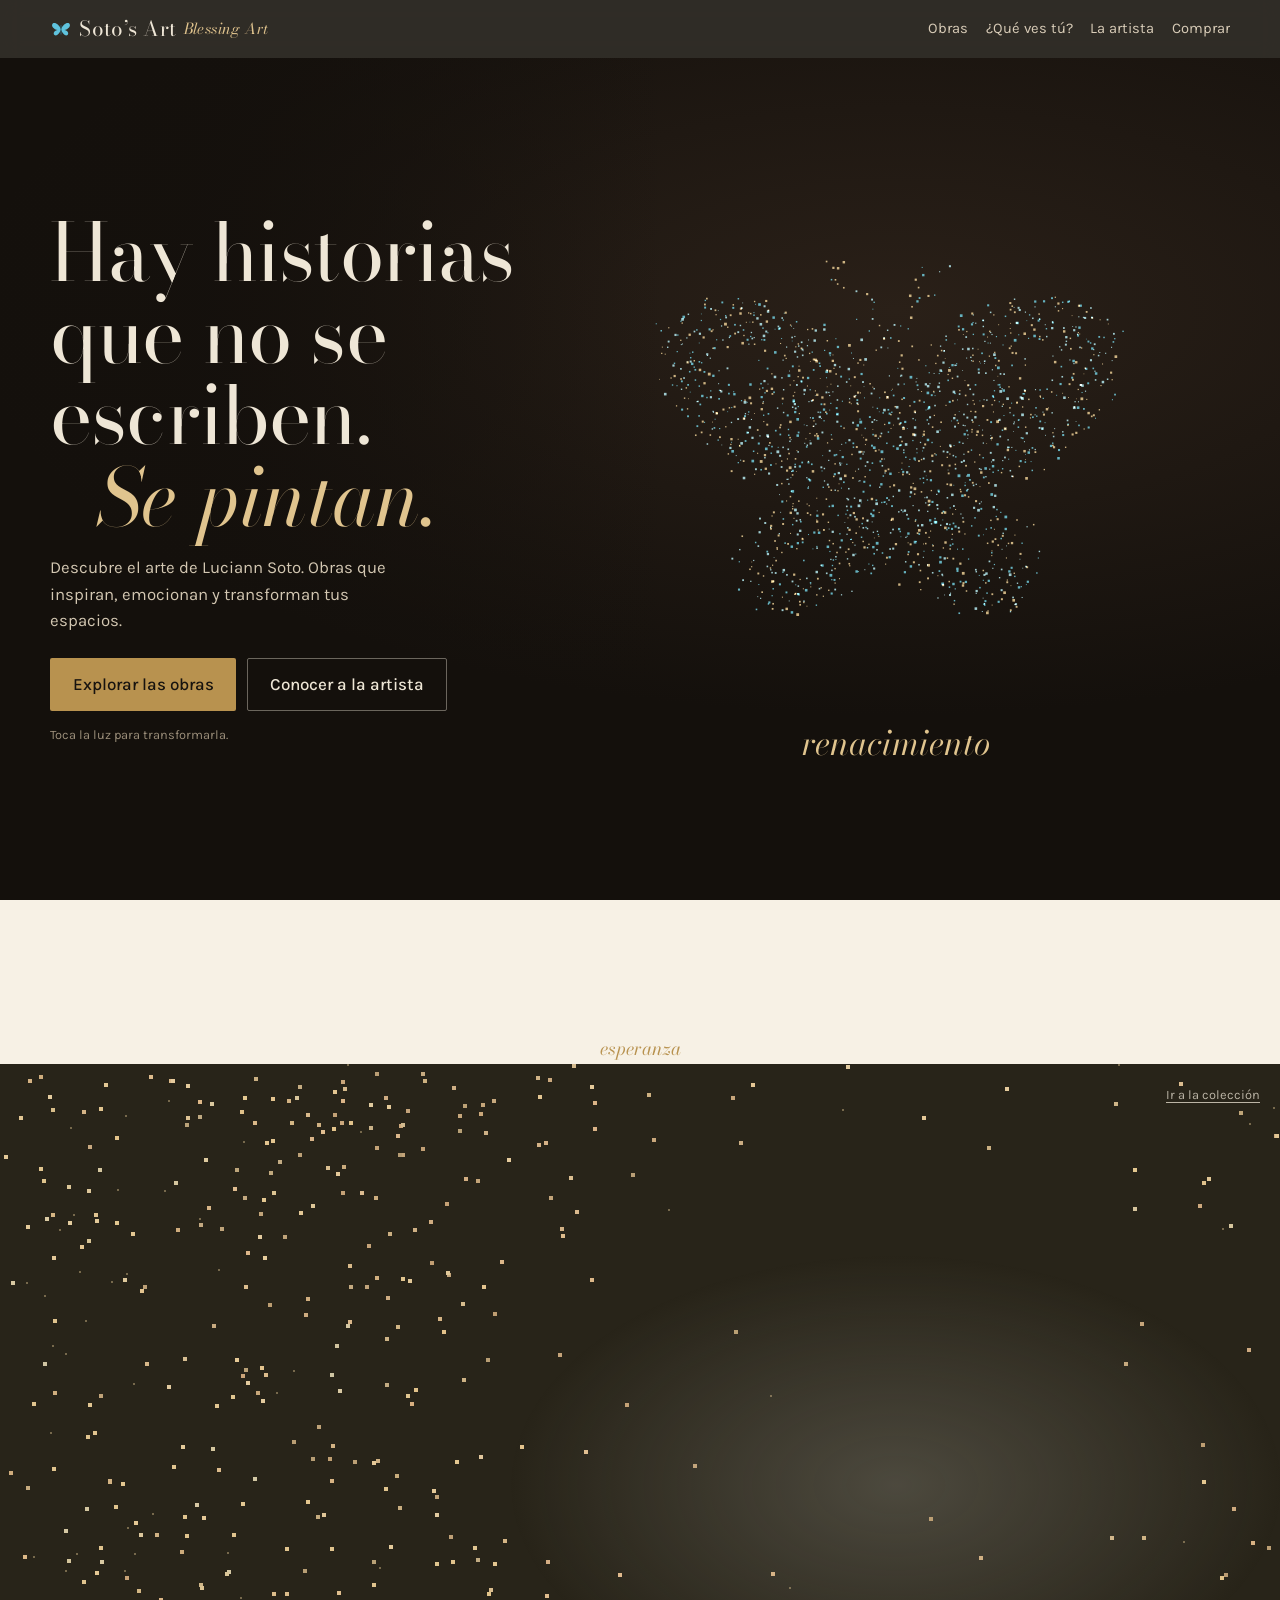
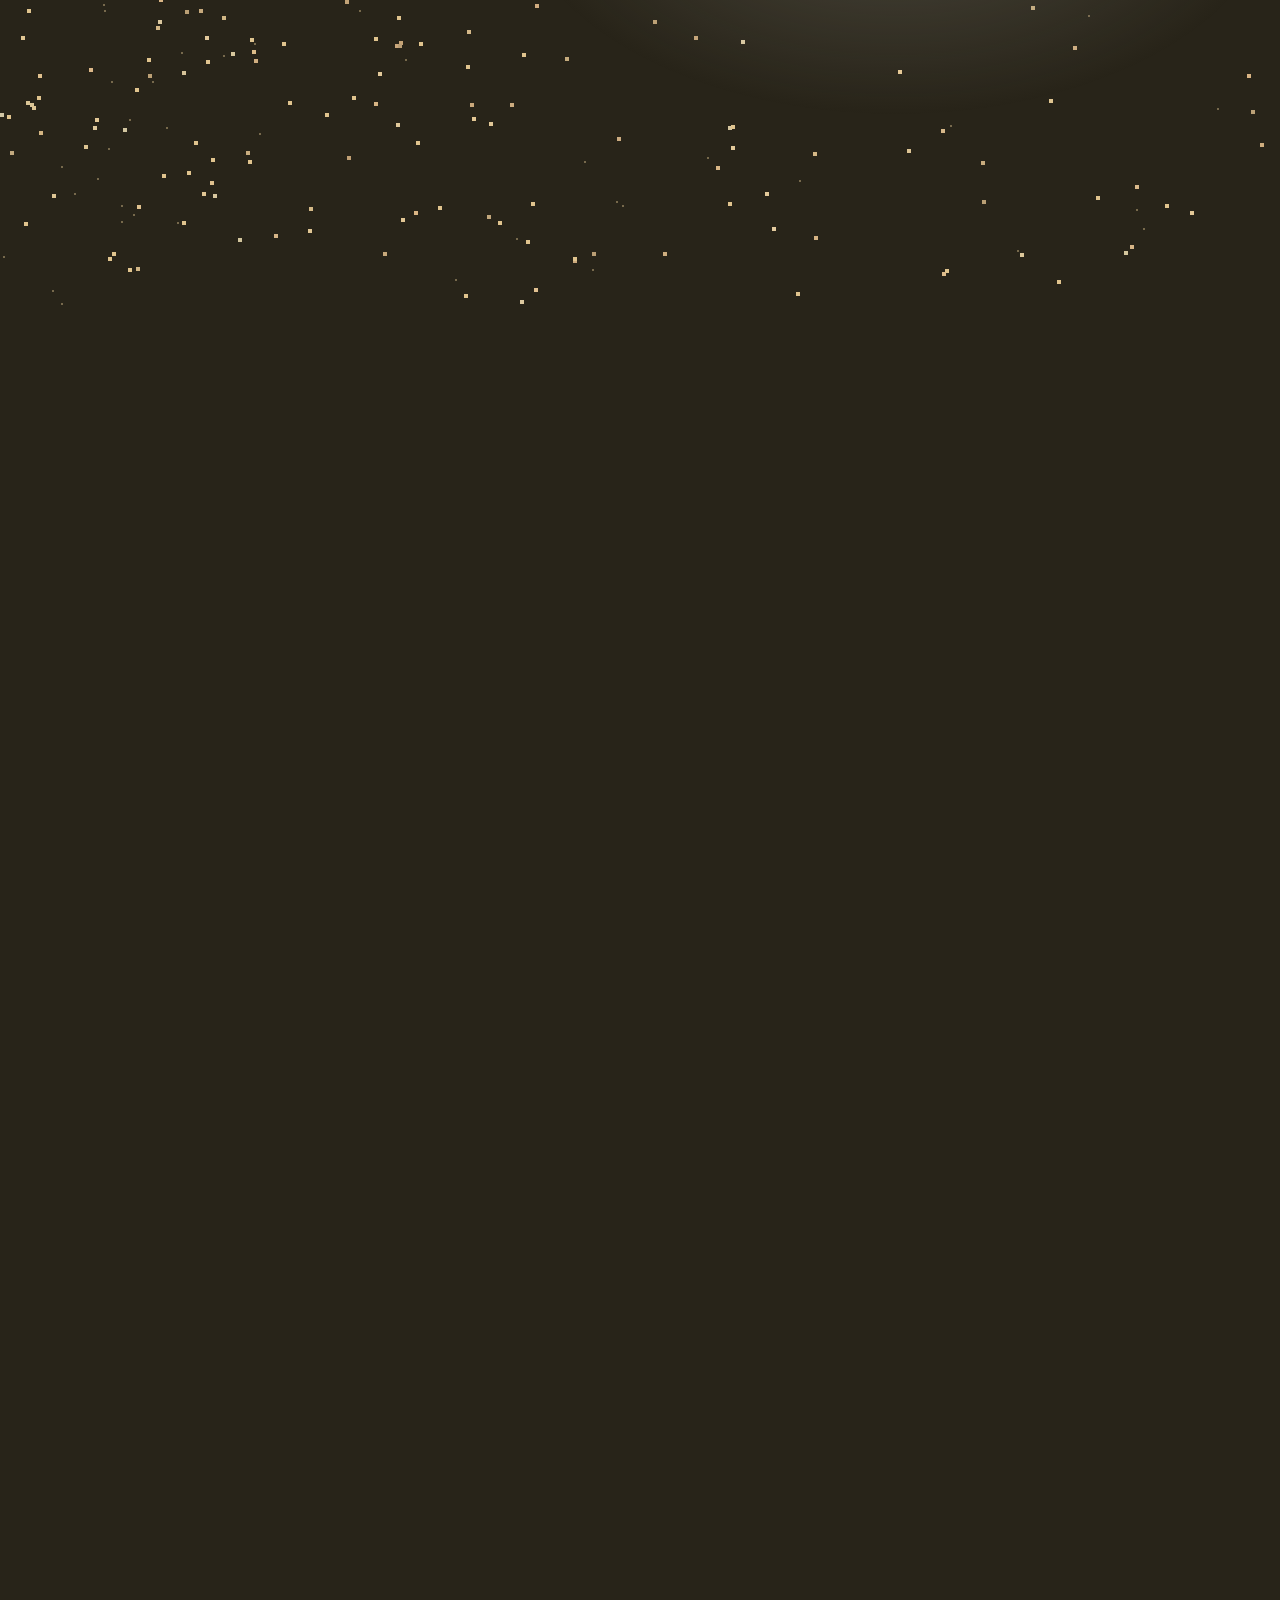
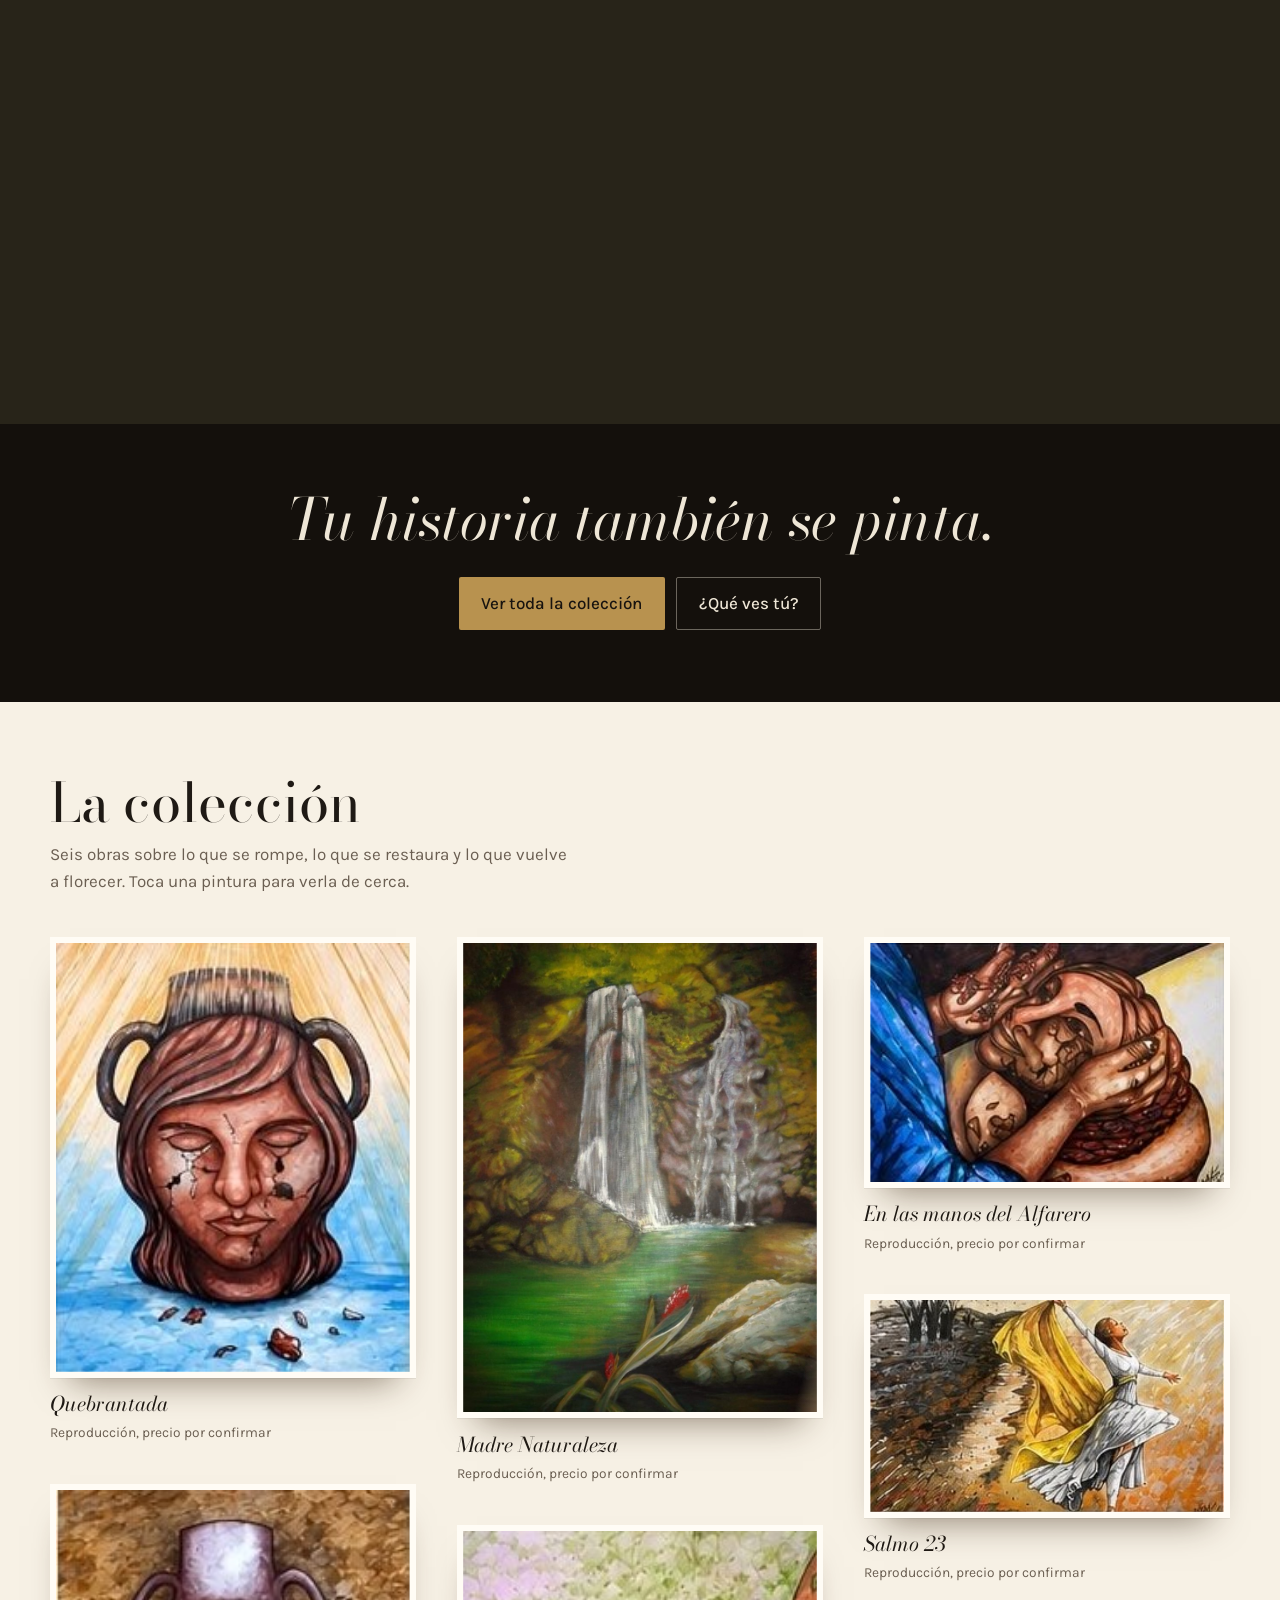
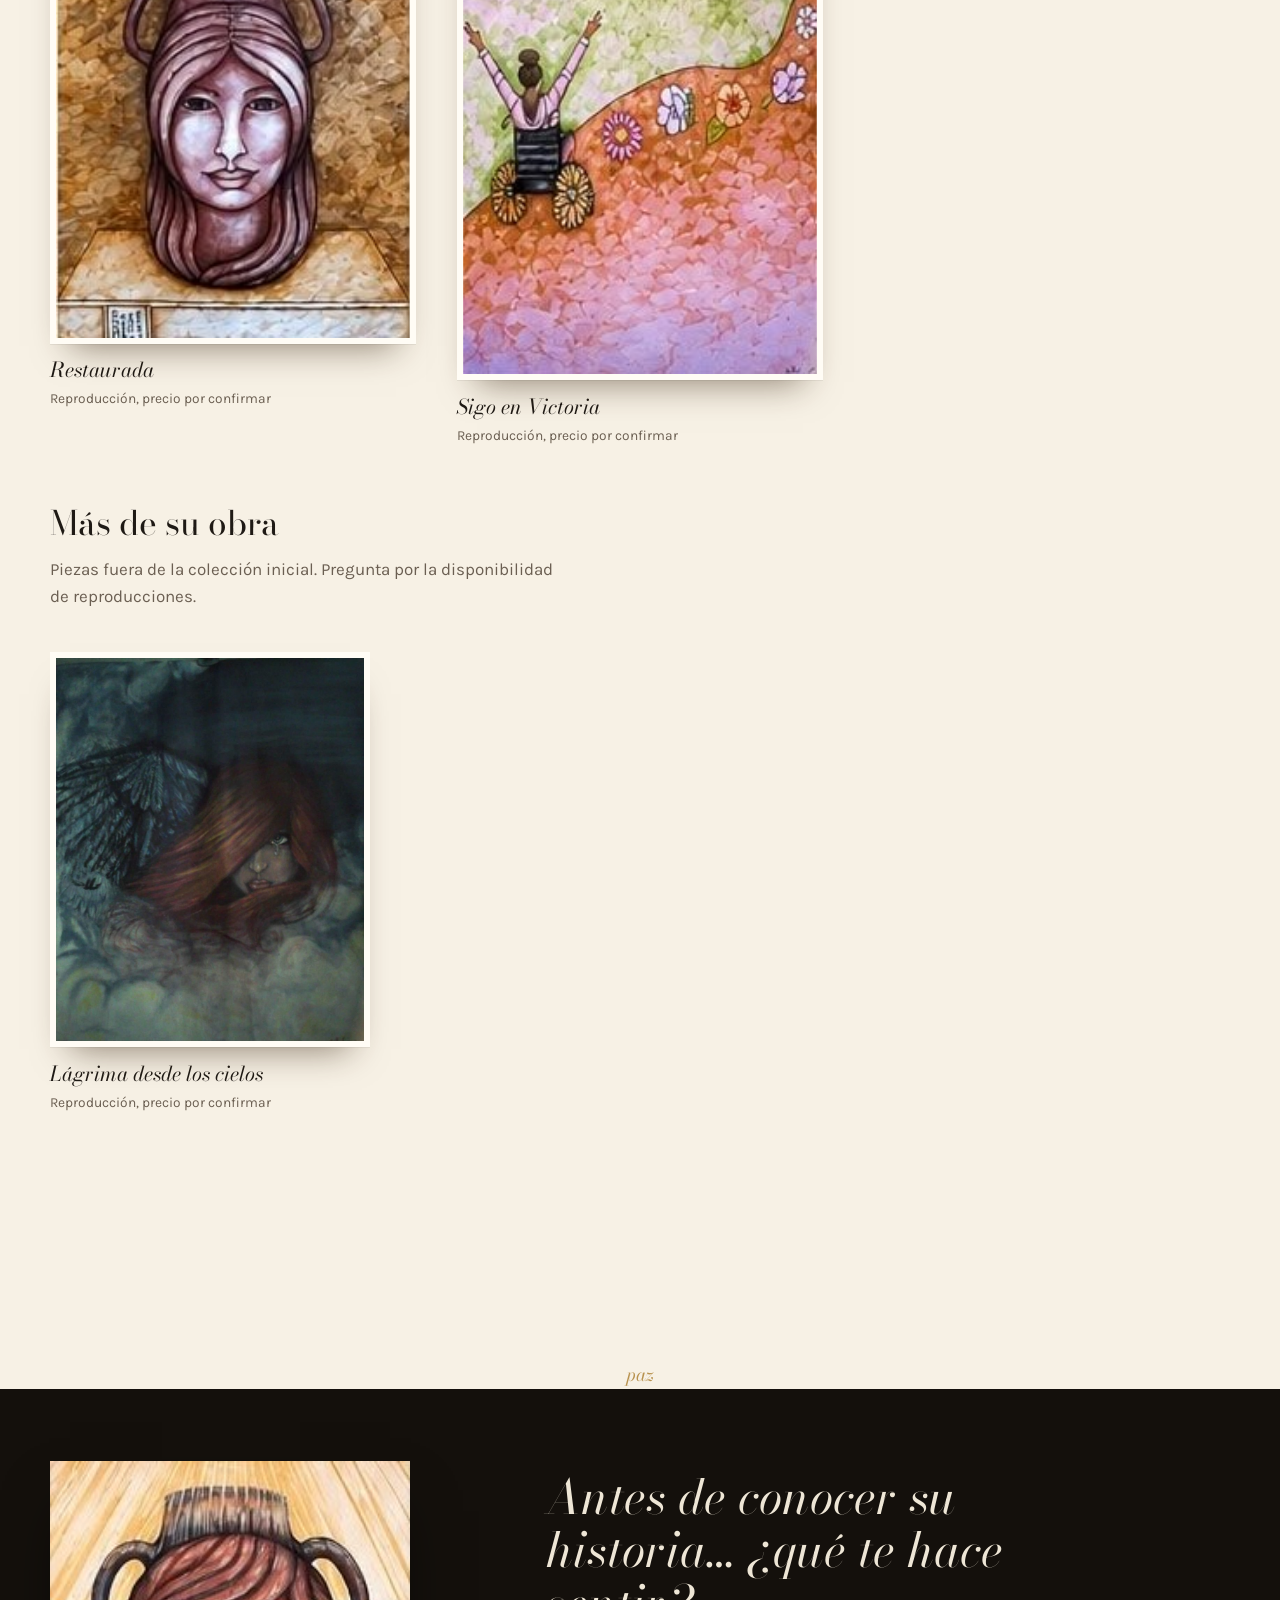
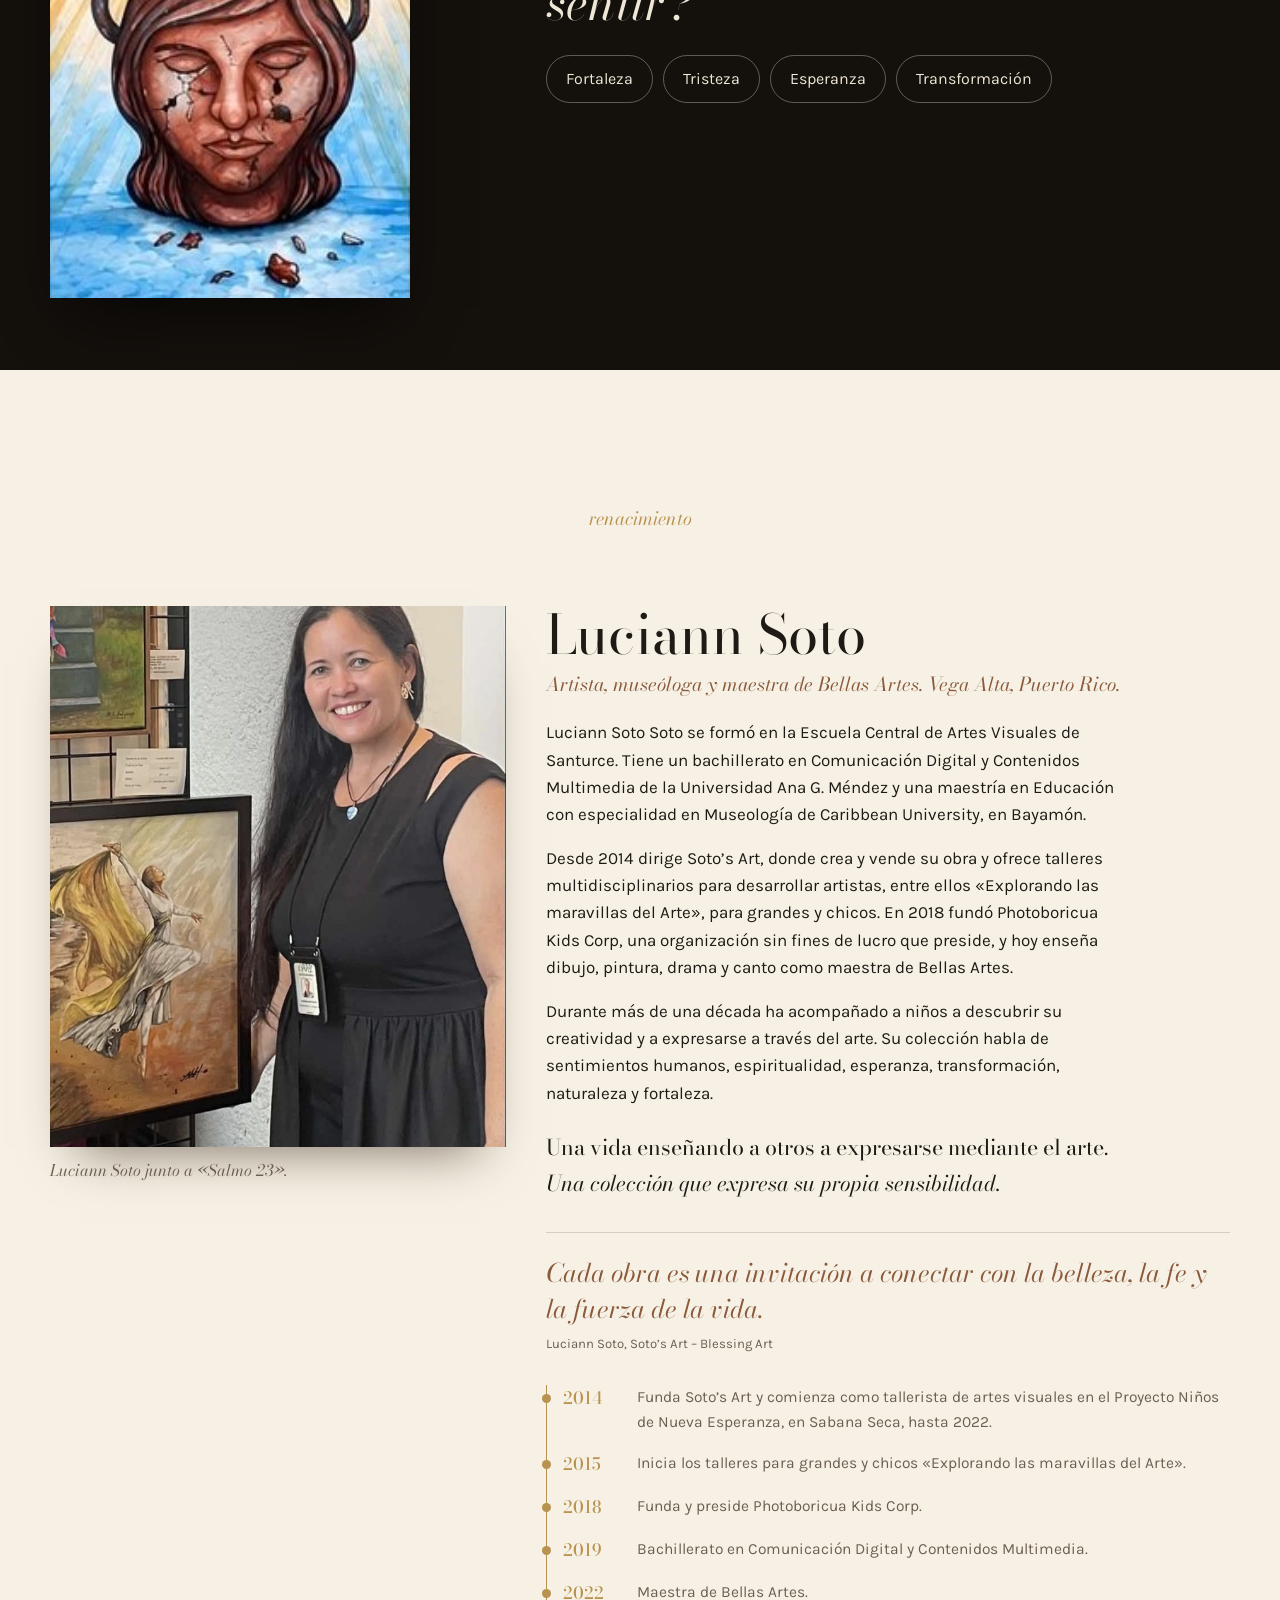
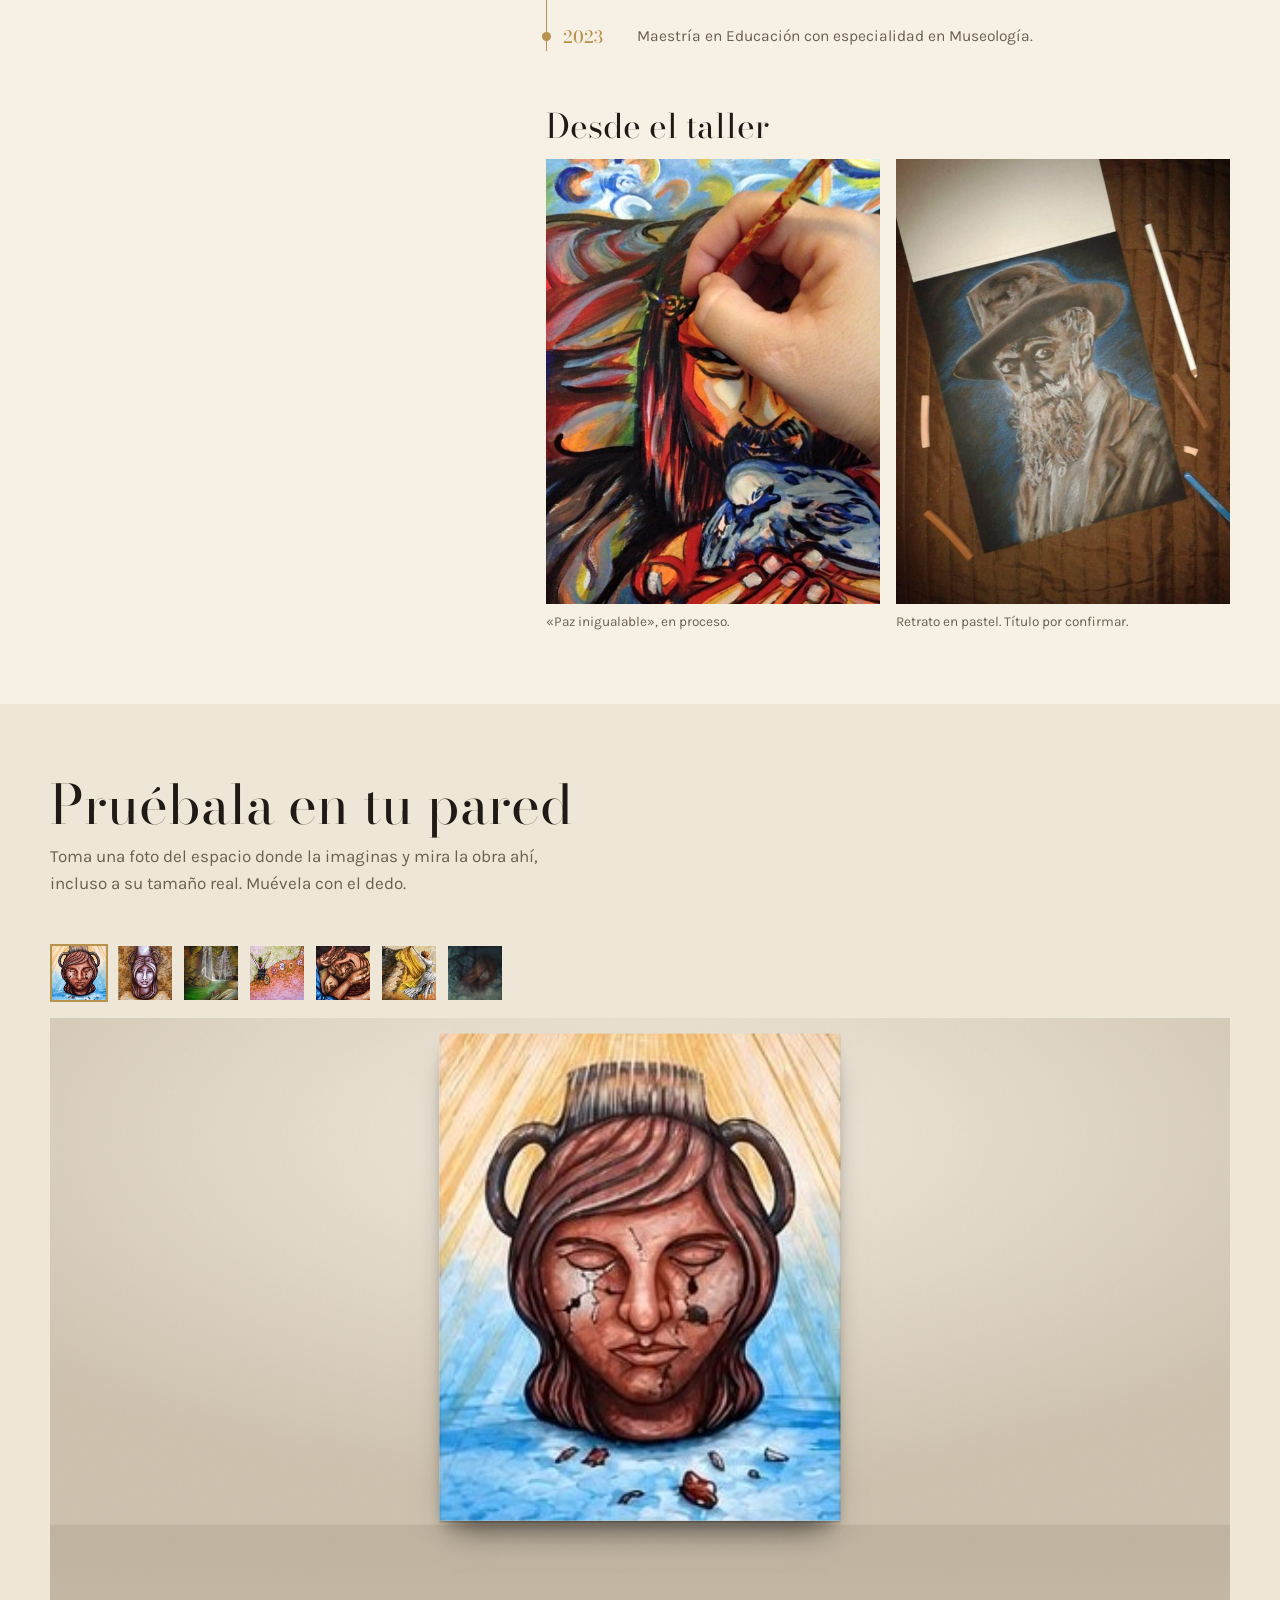
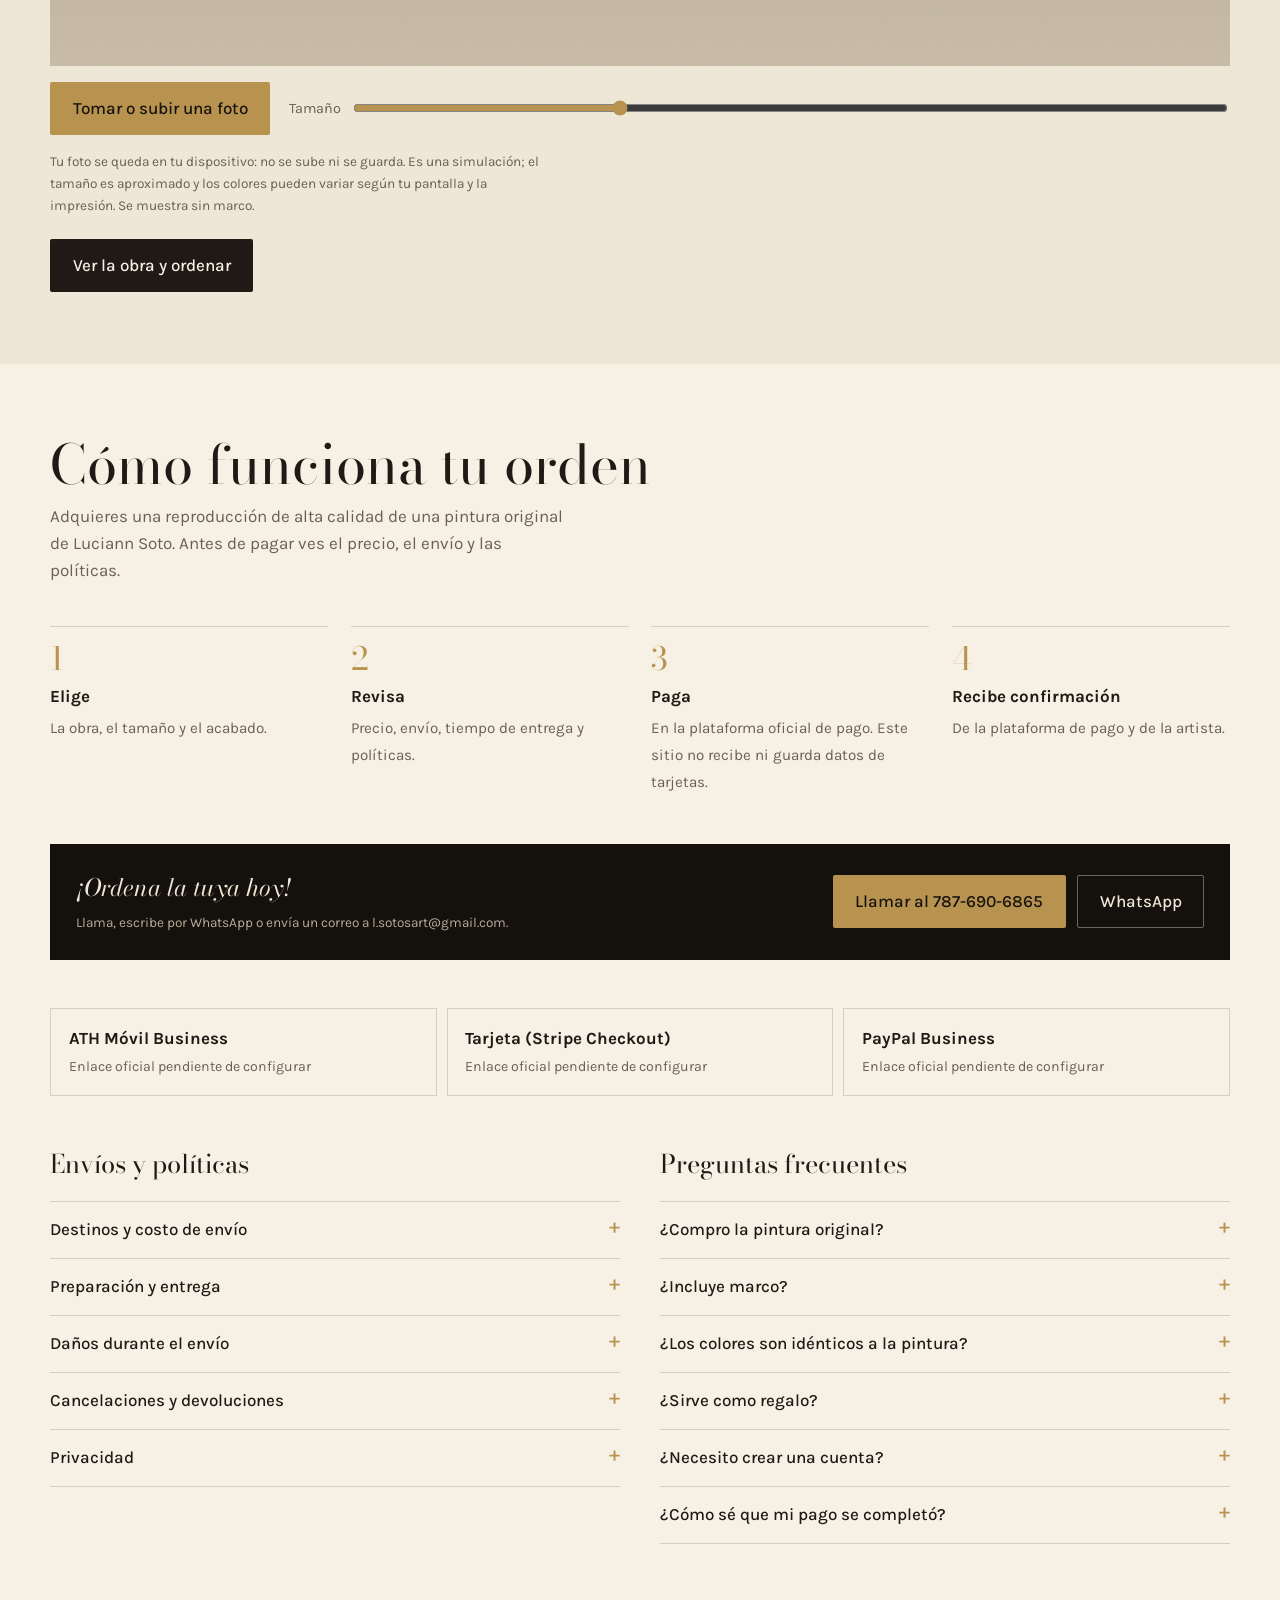
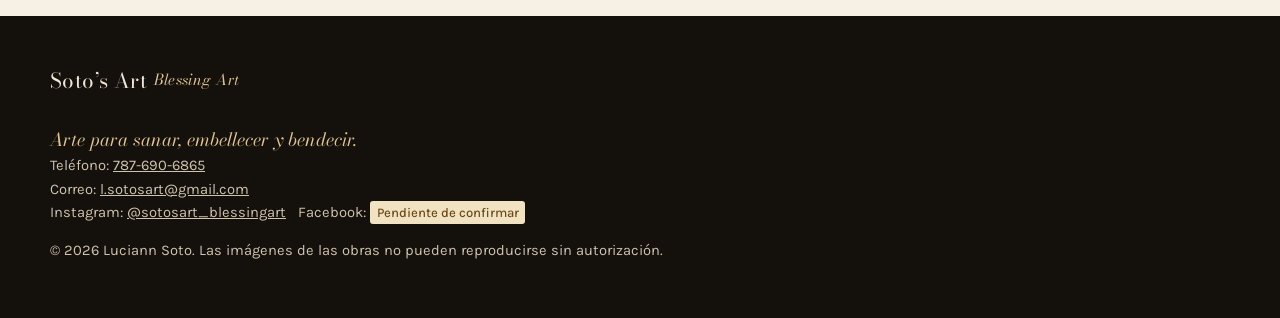
==== commit d0535643: "Add files via upload" ====
--- a/index.html
+++ b/index.html
@@ -8,8 +8,12 @@
 <meta property="og:type" content="website">
 <meta property="og:title" content="Soto’s Art | The Art of Feeling">
 <meta property="og:description" content="Hay historias que no se escriben. Se pintan. Descubre el arte de Luciann Soto.">
-<meta property="og:image" content="[PENDIENTE: https://tu-dominio/og/portada.jpg]">
+<meta property="og:image" content="https://saulsoto26.github.io/sotos-art/og.jpg">
 <meta name="robots" content="noindex, nofollow"><!-- Prototipo: quitar esta línea al publicar la versión final -->
+<meta property="og:url" content="https://saulsoto26.github.io/sotos-art/">
+<meta property="og:image:width" content="1200">
+<meta property="og:image:height" content="630">
+<meta name="twitter:card" content="summary_large_image">
 <meta name="theme-color" content="#14100C">
 <link rel="preconnect" href="https://fonts.googleapis.com">
 <link rel="preconnect" href="https://fonts.gstatic.com" crossorigin>
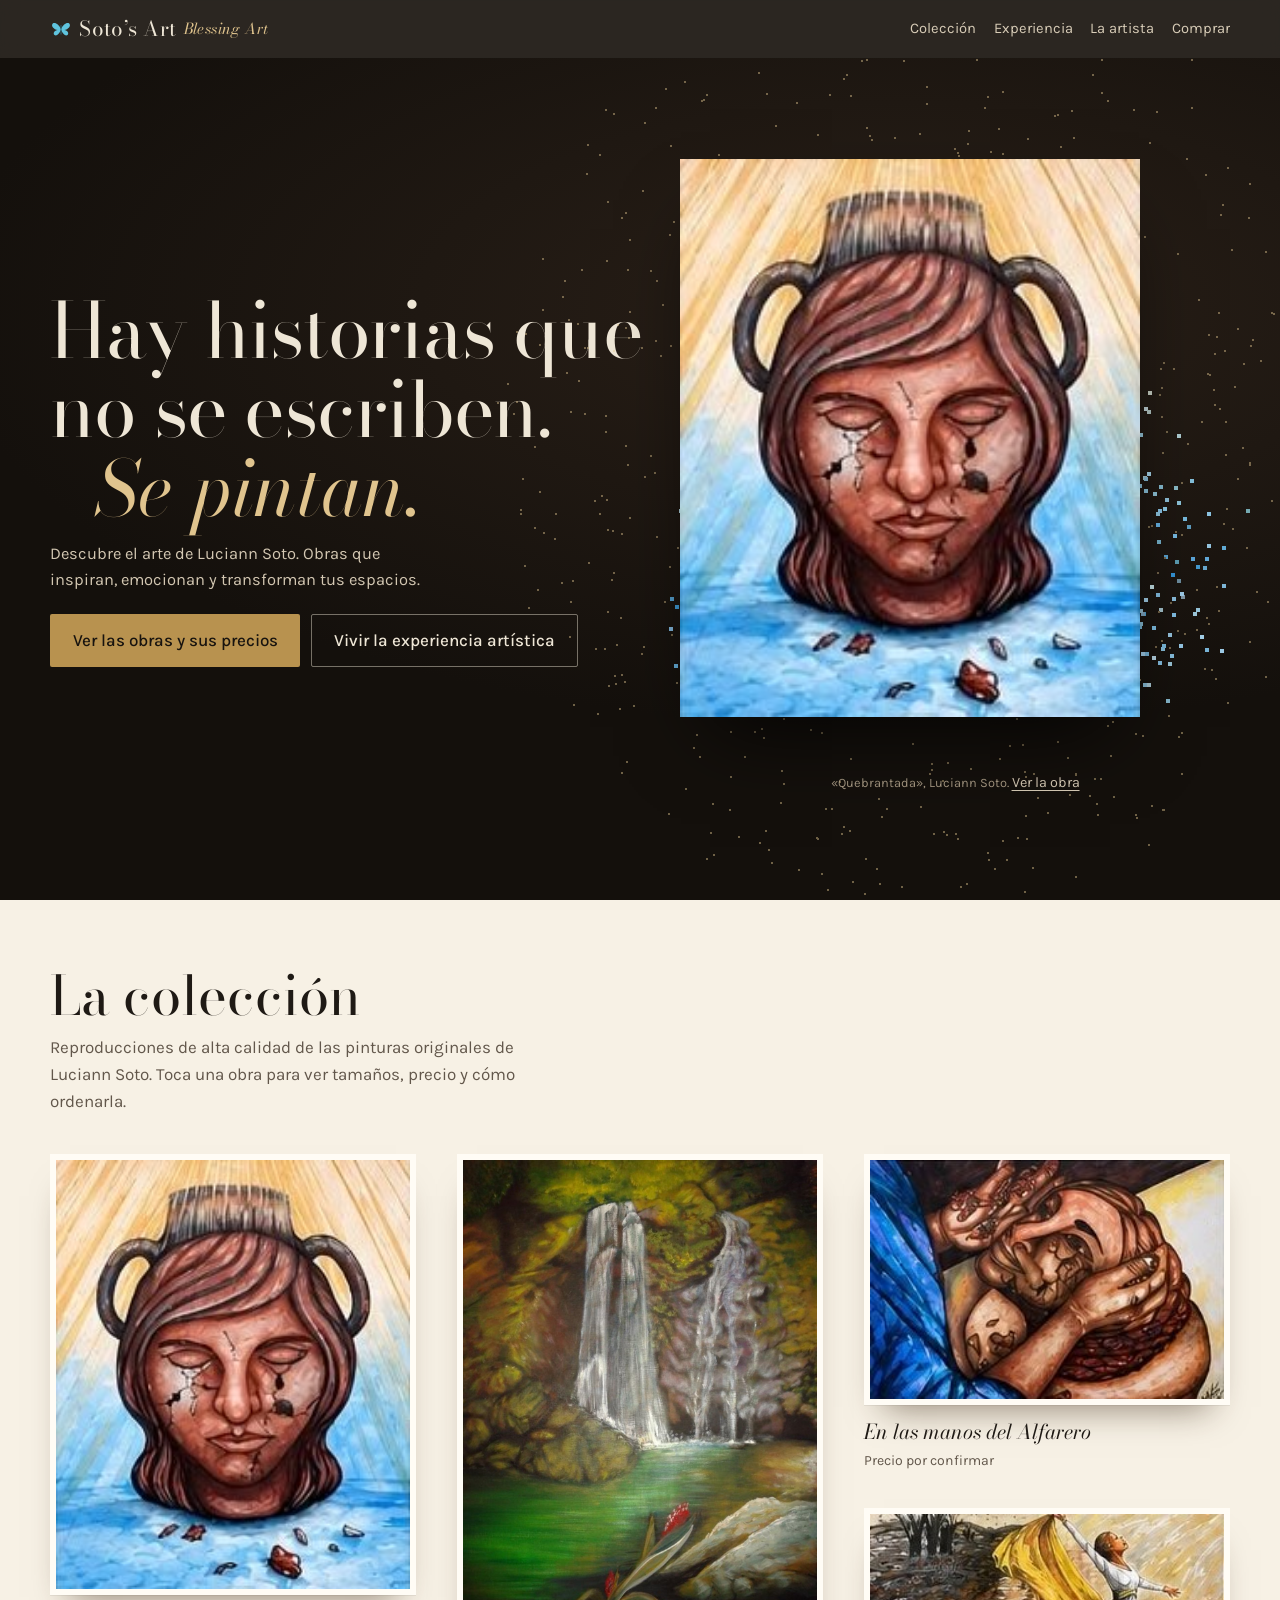
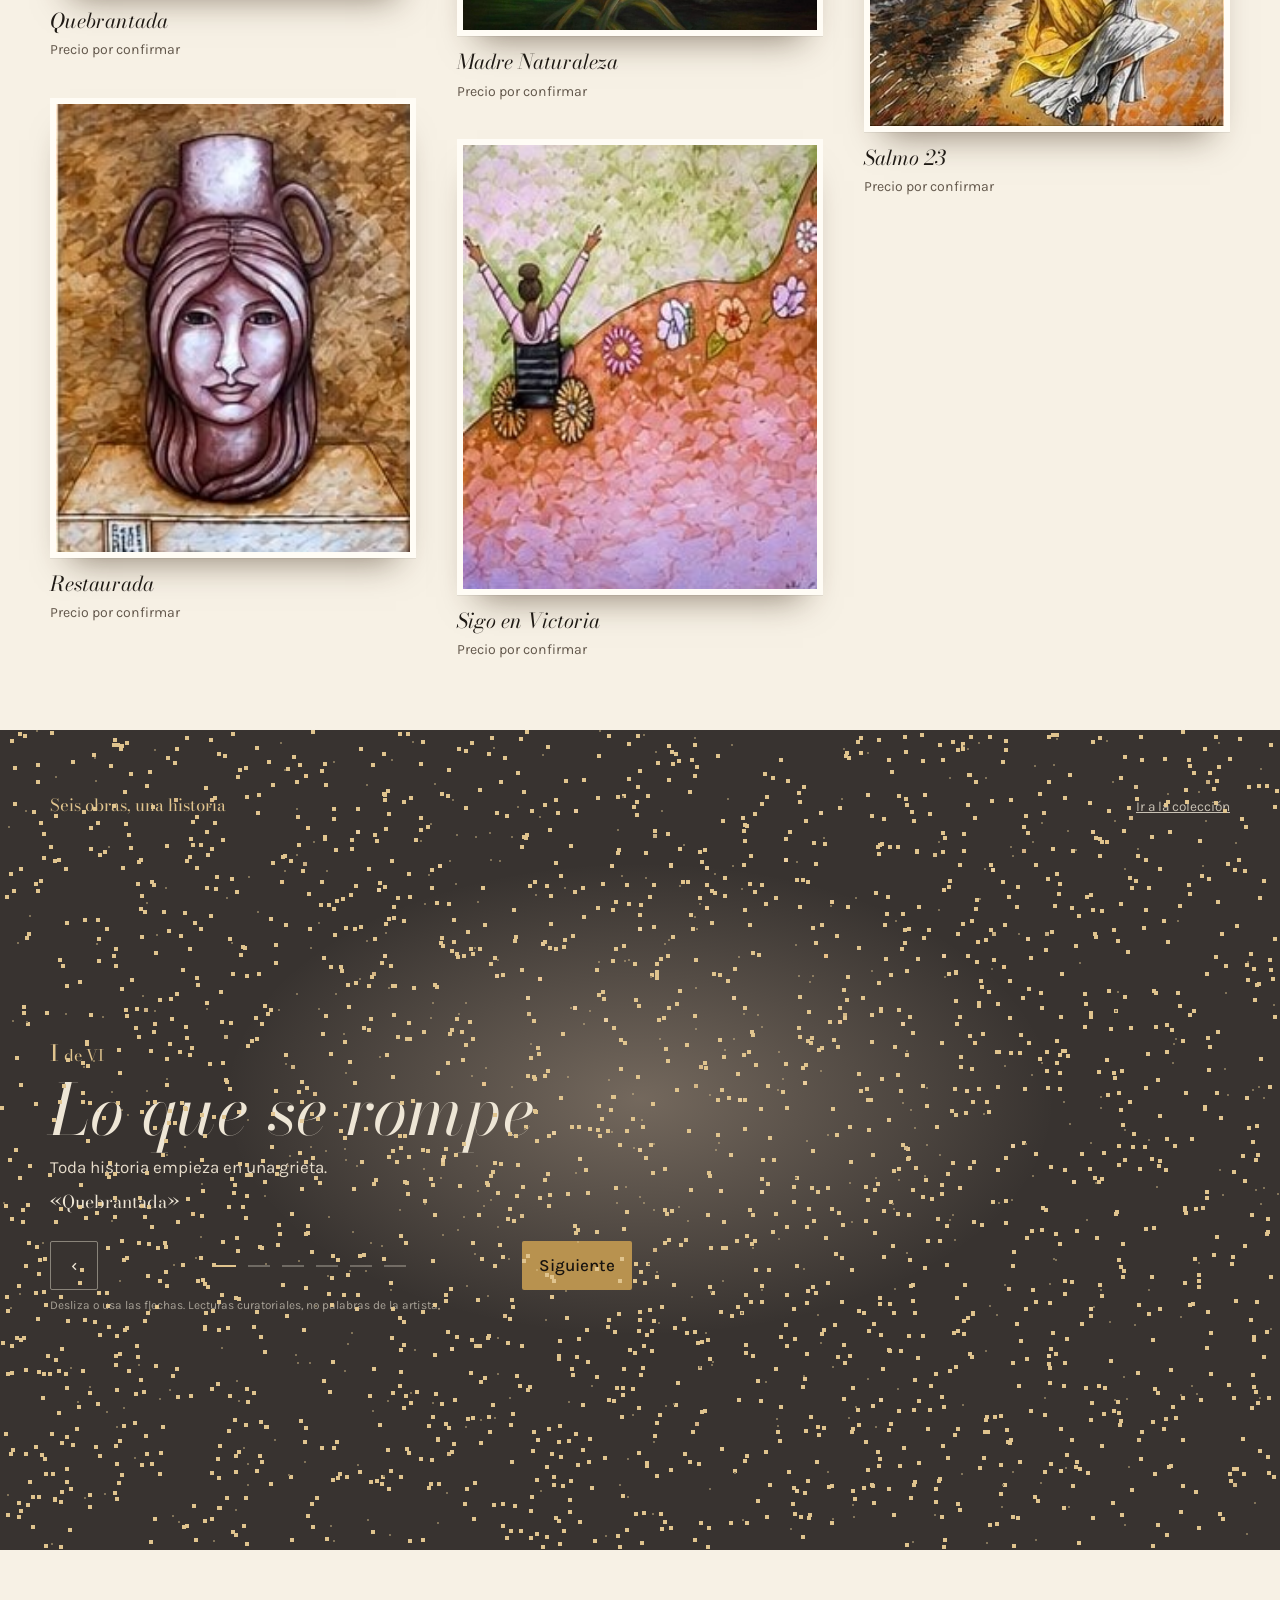
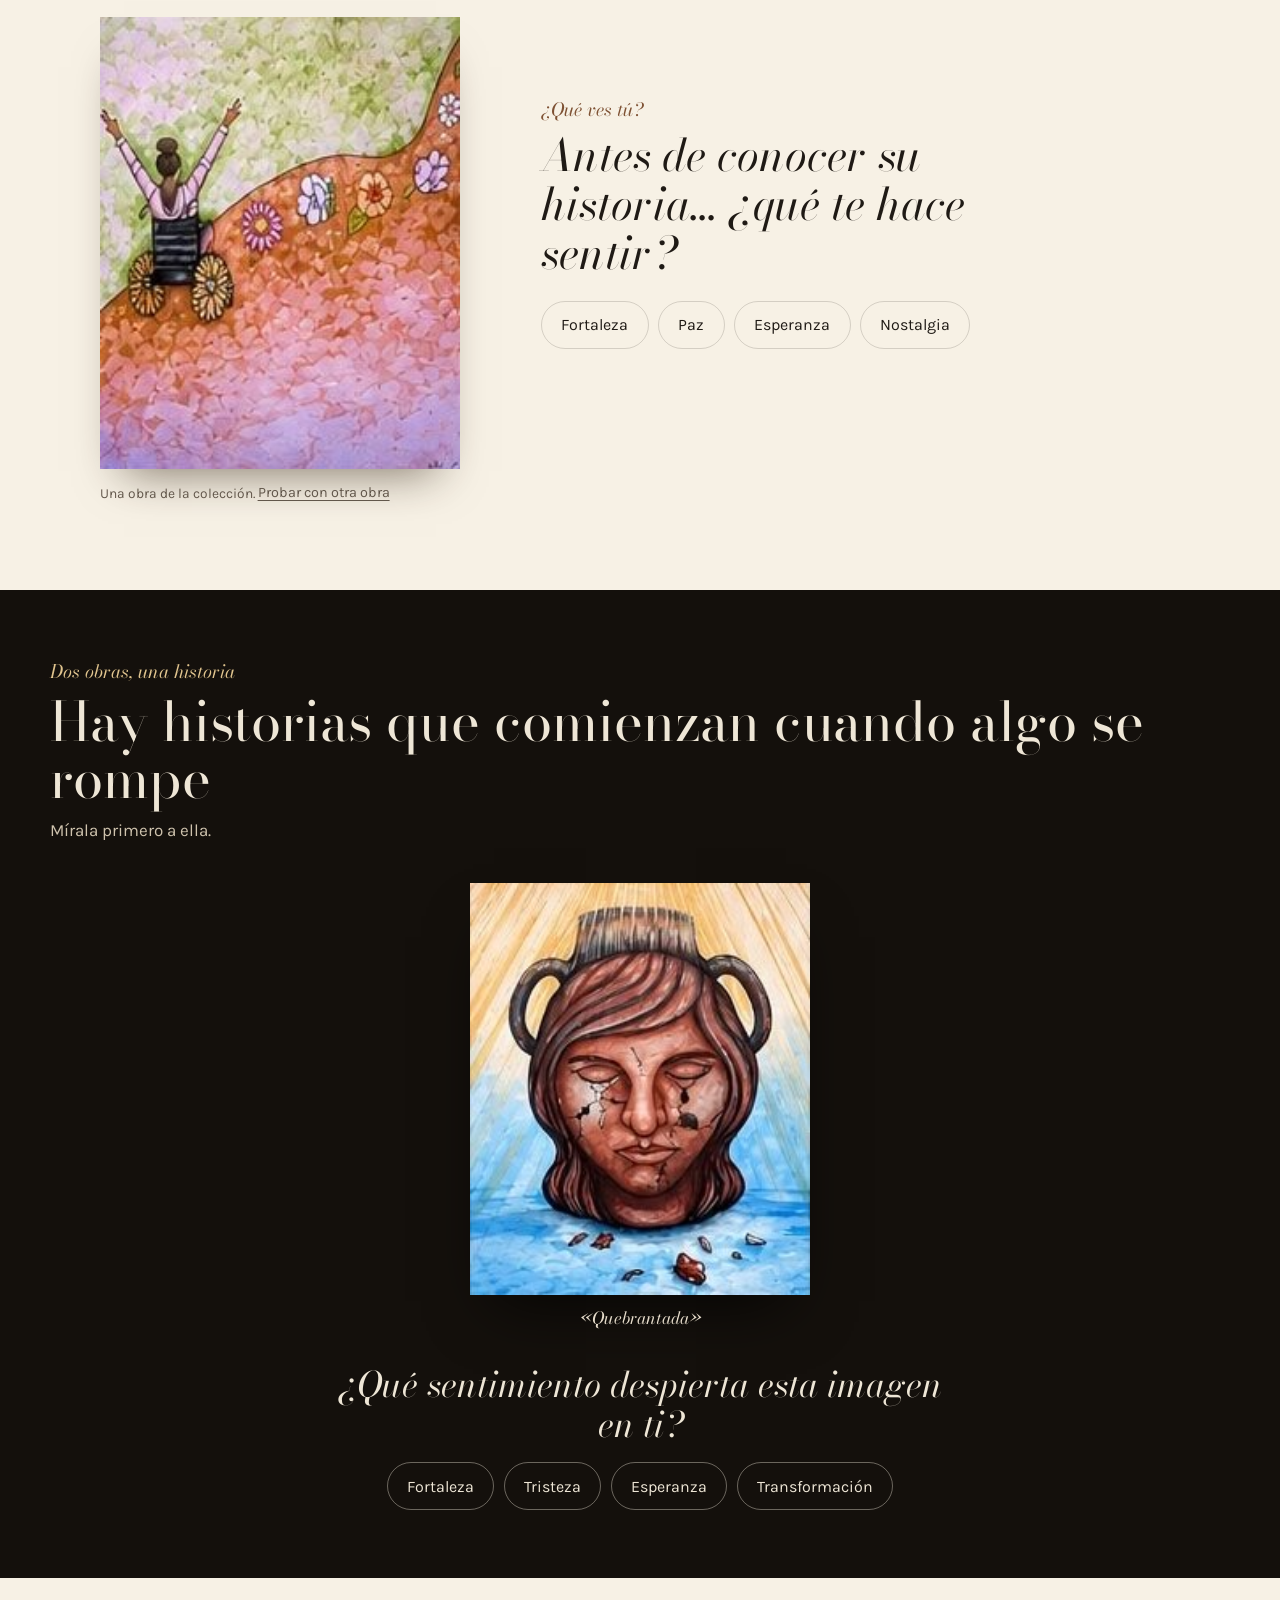
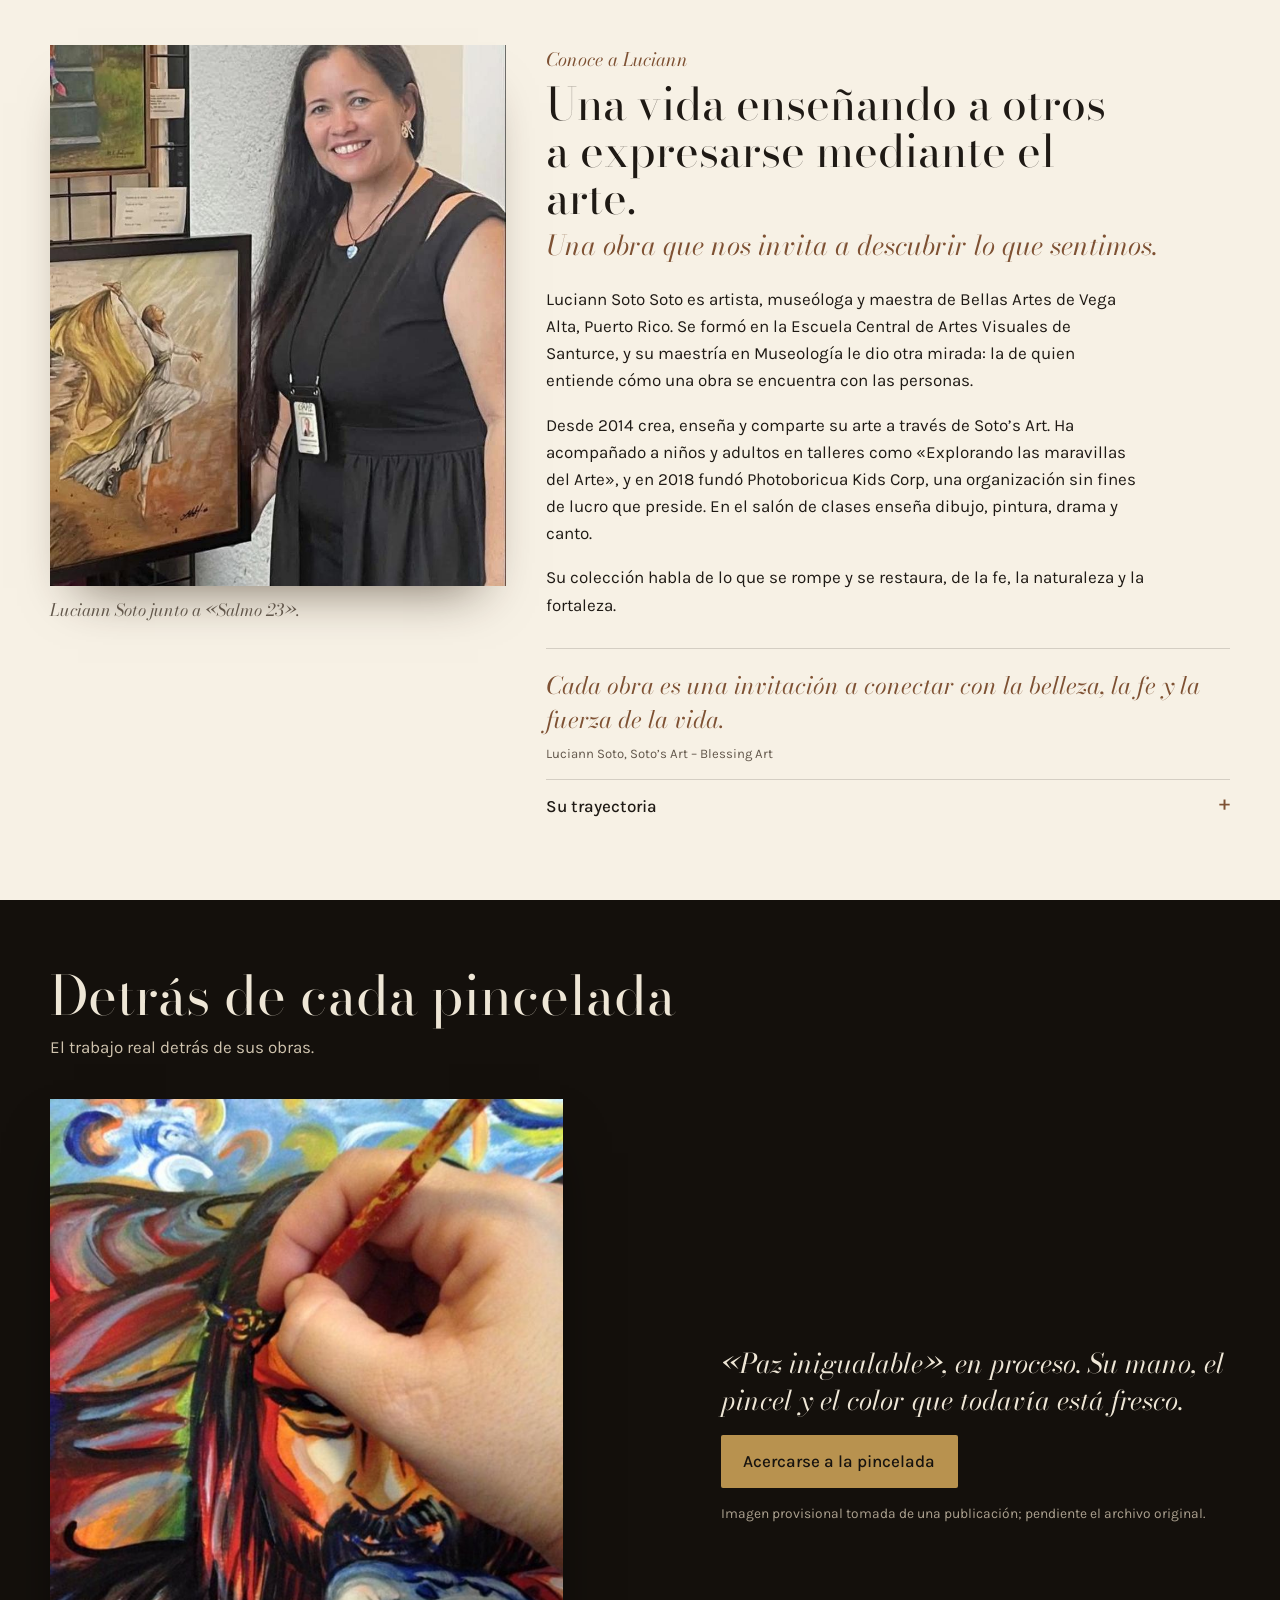
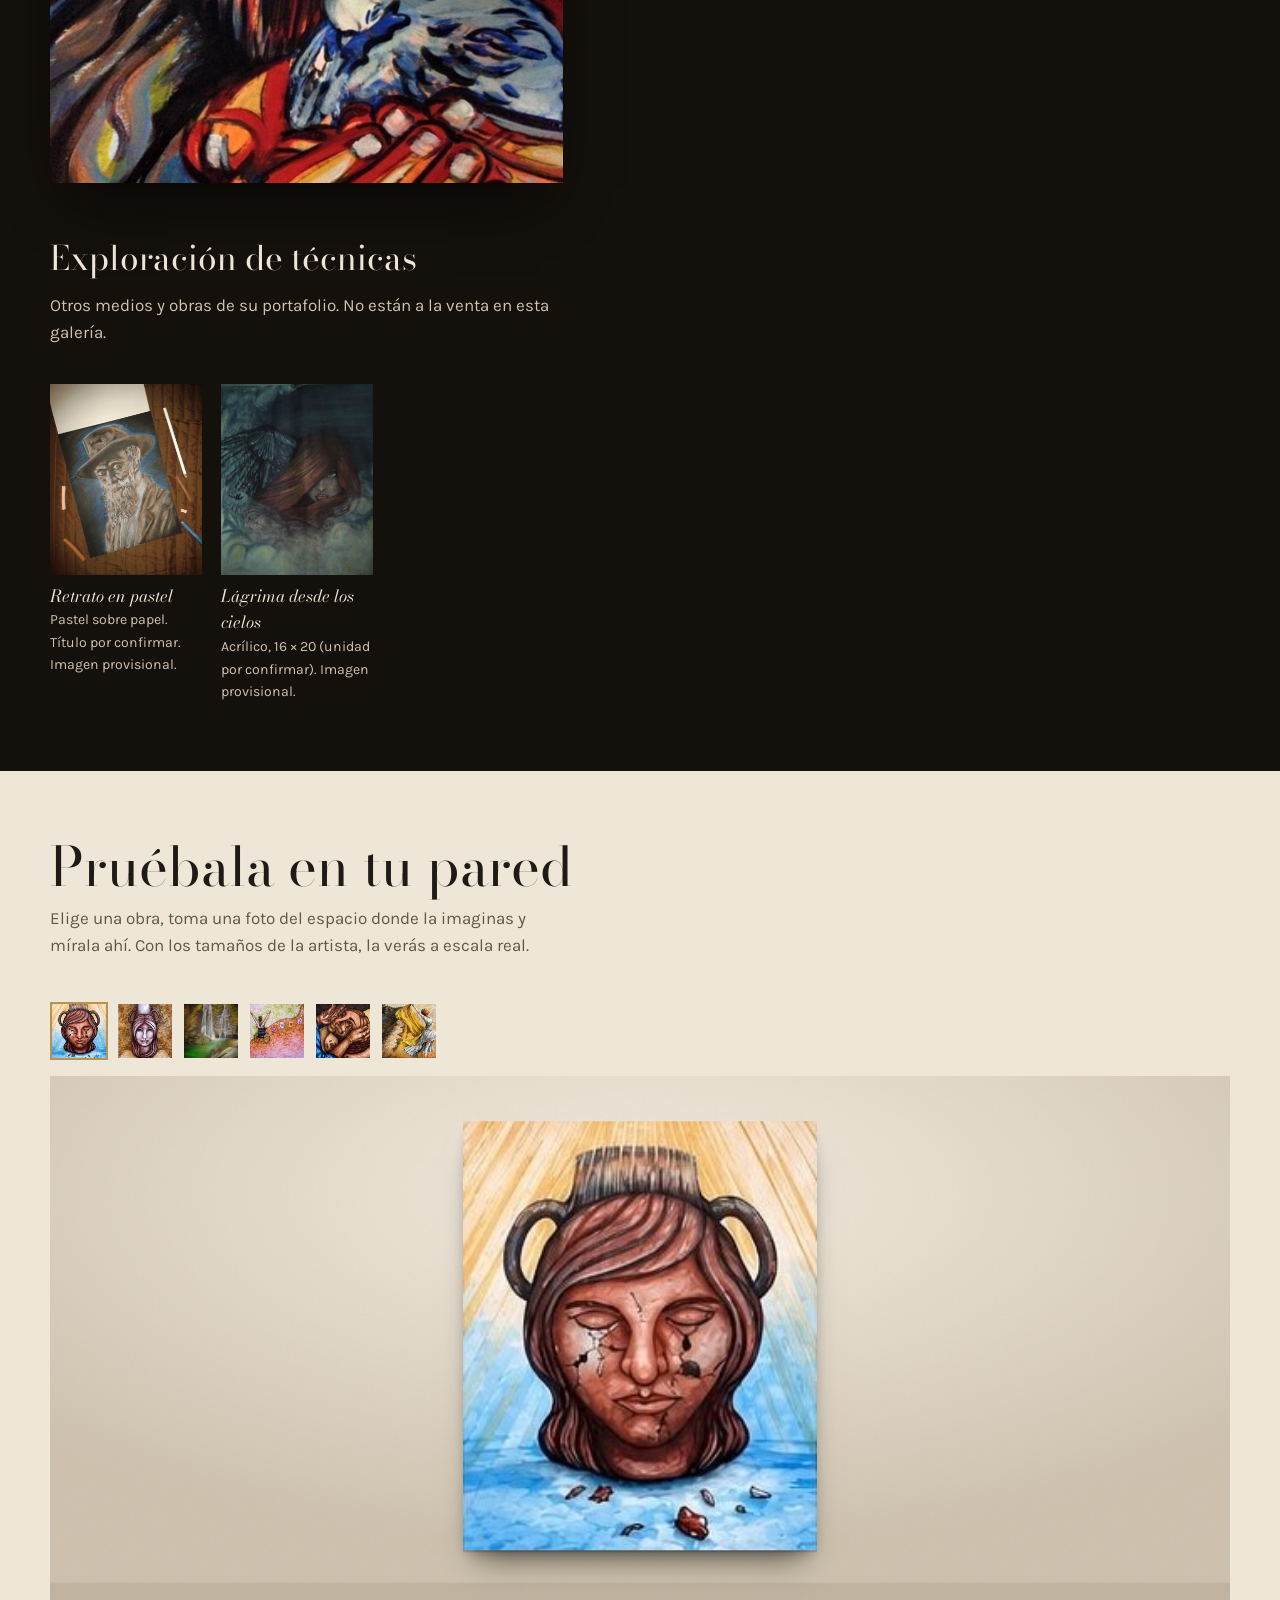
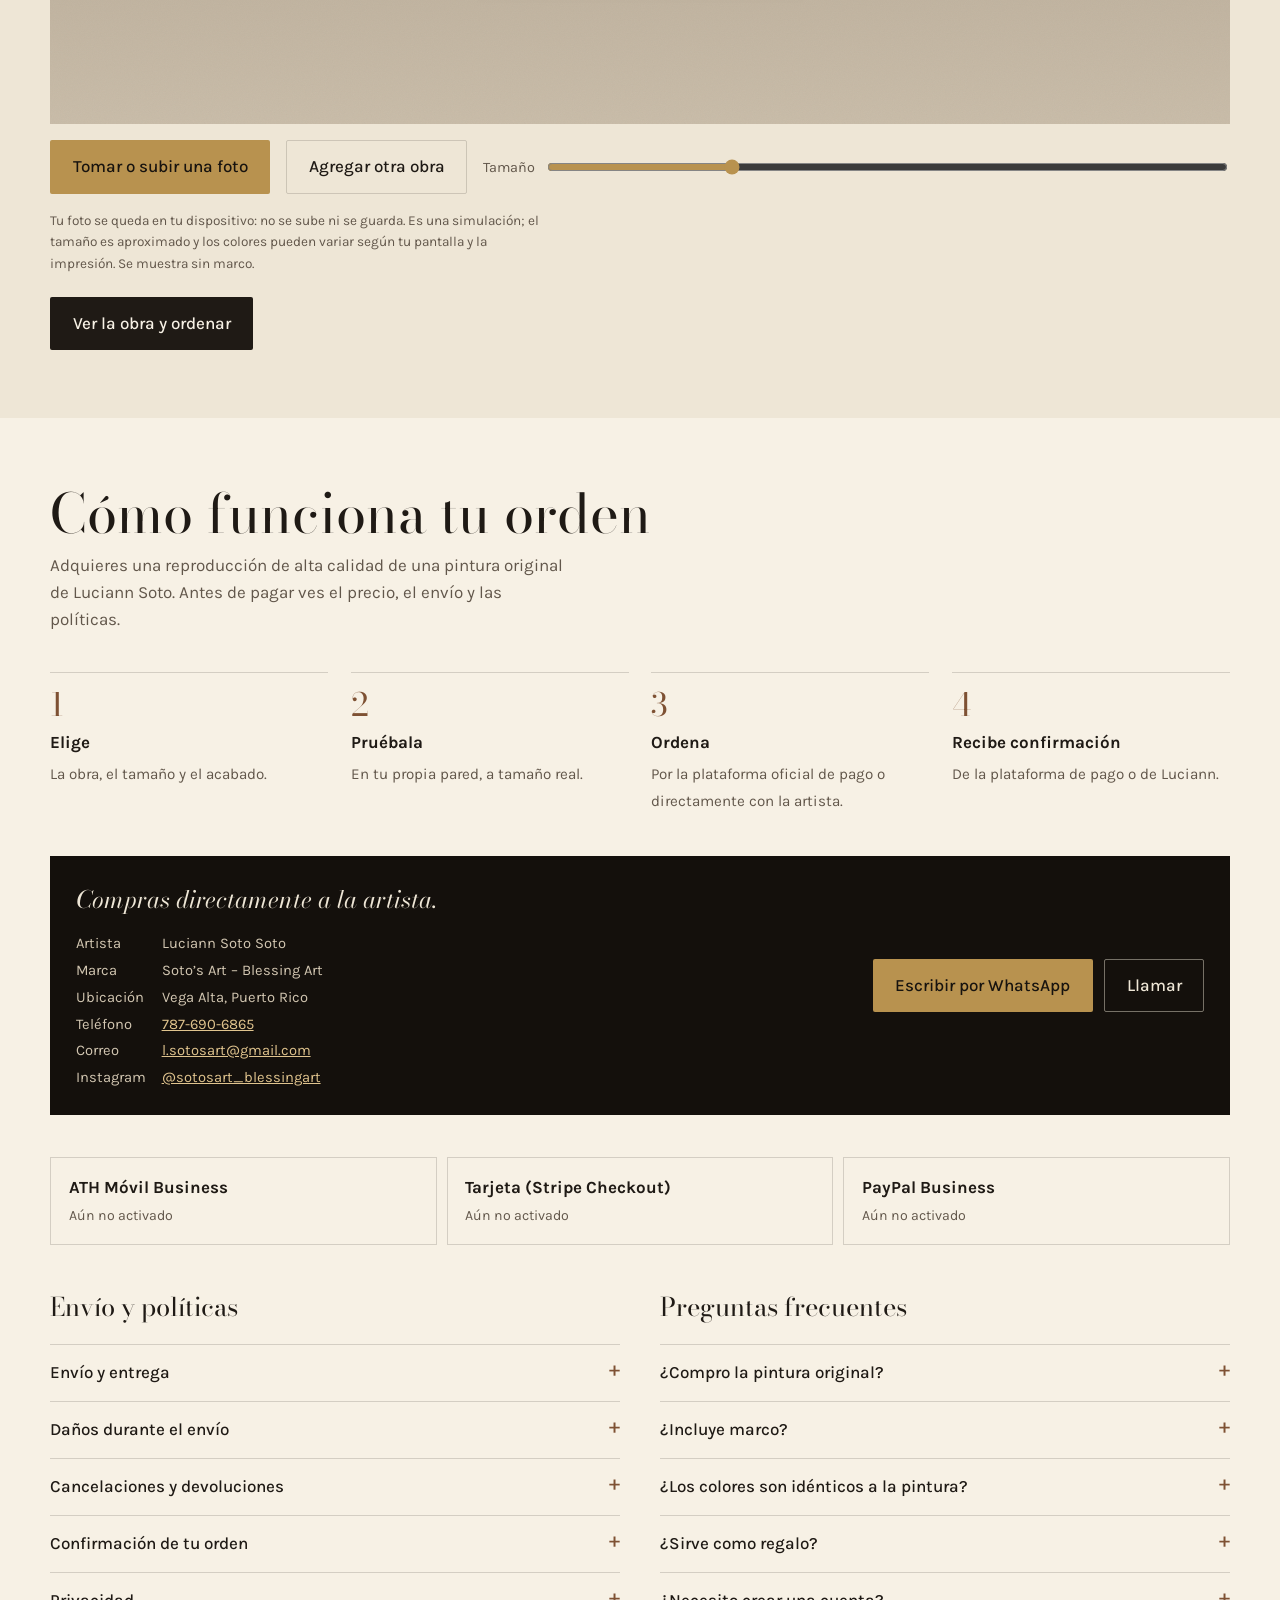
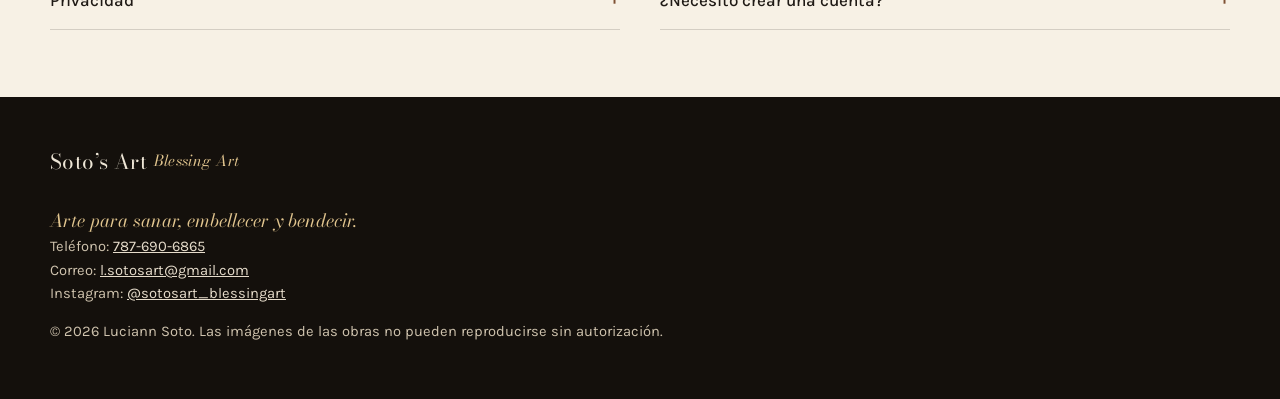
==== commit 885c1129: "Add files via upload" ====
--- a/index.html
+++ b/index.html
@@ -4,320 +4,40 @@
 <meta charset="utf-8">
 <meta name="viewport" content="width=device-width, initial-scale=1, viewport-fit=cover">
 <title>Soto’s Art | Galería de Luciann Soto</title>
-<meta name="description" content="Descubre el arte de Luciann Soto, artista puertorriqueña. Reproducciones de obras que inspiran, emocionan y transforman tus espacios.">
+<meta name="description" content="Descubre el arte de Luciann Soto, artista puertorriqueña. Reproducciones de alta calidad de obras que inspiran, emocionan y transforman tus espacios.">
+<!--INDEXACION--><meta name="robots" content="noindex, nofollow"><!--/INDEXACION-->
+<link rel="canonical" href="https://saulsoto26.github.io/sotos-art/">
 <meta property="og:type" content="website">
-<meta property="og:title" content="Soto’s Art | The Art of Feeling">
+<meta property="og:site_name" content="Soto’s Art">
+<meta property="og:title" content="Soto’s Art | Galería de Luciann Soto">
 <meta property="og:description" content="Hay historias que no se escriben. Se pintan. Descubre el arte de Luciann Soto.">
+<meta property="og:url" content="https://saulsoto26.github.io/sotos-art/">
 <meta property="og:image" content="https://saulsoto26.github.io/sotos-art/og.jpg">
-<meta name="robots" content="noindex, nofollow"><!-- Prototipo: quitar esta línea al publicar la versión final -->
-<meta property="og:url" content="https://saulsoto26.github.io/sotos-art/">
 <meta property="og:image:width" content="1200">
 <meta property="og:image:height" content="630">
 <meta name="twitter:card" content="summary_large_image">
 <meta name="theme-color" content="#14100C">
+<link rel="preload" as="image" href="obra-quebrantada.jpg">
 <link rel="preconnect" href="https://fonts.googleapis.com">
 <link rel="preconnect" href="https://fonts.gstatic.com" crossorigin>
 <link href="https://fonts.googleapis.com/css2?family=Bodoni+Moda:ital,opsz,wght@0,6..96,400;0,6..96,500;1,6..96,400;1,6..96,500&family=Karla:wght@400;500;700&display=swap" rel="stylesheet">
-<style>
-:root{
-  --night:#14100C; --night-2:#201A14; --ivory:#EEE6D6; --paper:#F7F1E5;
-  --ink:#1F1A15; --muted:#6B5F52; --gold:#B8924F; --gold-soft:#E0C48E;
-  --earth:#8A5A3B; --leaf:#5E7F55; --sky:#5FC3DD; --line:rgba(31,26,21,.16);
-  --surface:var(--paper); --surface-2:var(--ivory); --text:var(--ink); --text-2:var(--muted);
-  --pend-bg:#F1E2C2; --pend-ink:#6A4A17;
-  --display:"Bodoni Moda","Didot","Bodoni 72",Georgia,serif;
-  --body:"Karla","Helvetica Neue",Arial,sans-serif;
-  color-scheme:light; box-sizing:border-box;
-  padding-top:env(safe-area-inset-top,0px); padding-bottom:env(safe-area-inset-bottom,0px);
-}
-@media (prefers-color-scheme: dark){
-  :root:not([data-theme="light"]){--surface:#1C1712;--surface-2:#241E18;--text:#EEE6D6;--text-2:#B9AC9A;--line:rgba(238,230,214,.16);--pend-bg:#3A2E1C;--pend-ink:#E9CF9C;color-scheme:dark}
-}
-:root[data-theme="dark"]{--surface:#1C1712;--surface-2:#241E18;--text:#EEE6D6;--text-2:#B9AC9A;--line:rgba(238,230,214,.16);--pend-bg:#3A2E1C;--pend-ink:#E9CF9C;color-scheme:dark}
-html{scroll-padding-top:calc(env(safe-area-inset-top,0px) + 64px);scroll-behavior:smooth}
-*,*::before,*::after{box-sizing:border-box}
-body{margin:0;background:var(--surface);color:var(--text);font:400 1.0625rem/1.6 var(--body);-webkit-font-smoothing:antialiased}
-body::before{content:"";position:fixed;inset:0 0 auto;height:env(safe-area-inset-top,0px);z-index:60;background:var(--night)}
-img{max-width:100%;display:block}
-a{color:inherit}
-button{font:inherit;color:inherit}
-:focus-visible{outline:2px solid var(--gold);outline-offset:3px}
-.wrap{width:min(1180px,100% - 2.5rem);margin-inline:auto}
-.pend{display:inline-block;background:var(--pend-bg);color:var(--pend-ink);font-size:.82rem;padding:.08em .5em;border-radius:3px;font-weight:500}
-
-/* Encabezado */
-header.top{position:sticky;top:env(safe-area-inset-top,0px);z-index:50;background:rgba(20,16,12,.88);backdrop-filter:blur(10px);-webkit-backdrop-filter:blur(10px);color:var(--ivory)}
-header.top .wrap{display:flex;align-items:center;justify-content:space-between;gap:1rem;height:58px}
-.brand{display:inline-flex;align-items:center;gap:.45rem;text-decoration:none;font-family:var(--display);font-size:1.3rem;letter-spacing:.02em}
-.brand i{font-style:italic;color:var(--gold-soft);font-size:.95rem}
-.brand svg{width:22px;height:22px}
-nav.main{display:flex;gap:1.1rem;overflow-x:auto;scrollbar-width:none}
-nav.main a{text-decoration:none;font-size:.92rem;color:#D9CDB8;white-space:nowrap;padding:.4rem 0}
-nav.main a:hover{color:#fff}
-@media (max-width:560px){nav.main a.opt,.brand i{display:none}}
-
-/* Apertura con figuras de luz */
-.hero{position:relative;background:radial-gradient(120% 80% at 70% 30%,#2A2018 0%,var(--night) 60%);color:var(--ivory);min-height:calc(100svh - 58px);overflow:hidden;isolation:isolate}
-#dust{position:absolute;inset:0;width:100%;height:100%;z-index:-1;touch-action:pan-y}
-.figword{position:absolute;transform:translate(-50%,0);font-family:var(--display);font-style:italic;font-size:clamp(1.4rem,4.5vw,2.1rem);color:var(--gold-soft);opacity:0;transition:opacity .9s ease;pointer-events:none;white-space:nowrap}
-.figword.on{opacity:1}
-.hero-copy{position:absolute;left:0;right:0;bottom:0;padding:0 0 2.2rem;background:linear-gradient(transparent,rgba(20,16,12,.85) 40%);pointer-events:none}
-.hero-copy .wrap>*{pointer-events:auto}
-.hero h1{font-family:var(--display);font-weight:400;font-size:clamp(2.3rem,8.6vw,5rem);line-height:1.02;margin:0;max-width:13ch;letter-spacing:-.01em}
-.hero h1 span{display:block}
-.hero h1 .l2{font-style:italic;color:var(--gold-soft);padding-left:.6em}
-.hero p.sub{max-width:36ch;color:#D3C7B2;font-size:1.05rem;margin:1rem 0 1.4rem}
-.hint{font-size:.8rem;color:#9C8F7B;margin:.9rem 0 0}
-.ctas{display:flex;flex-wrap:wrap;gap:.7rem}
-.btn{display:inline-flex;align-items:center;justify-content:center;gap:.5rem;min-height:48px;padding:.75rem 1.35rem;border-radius:2px;text-decoration:none;font-weight:500;cursor:pointer;border:1px solid transparent;transition:background .2s,color .2s,border-color .2s}
-.btn.gold{background:var(--gold);color:#17130F}
-.btn.gold:hover{background:var(--gold-soft)}
-.btn.ghost{border-color:rgba(238,230,214,.4);color:var(--ivory);background:transparent}
-.btn.ghost:hover{border-color:var(--ivory)}
-.btn.line{border-color:var(--line);background:transparent;color:var(--text)}
-.btn.line:hover{border-color:var(--text)}
-.btn.dark{background:var(--text);color:var(--surface)}
-@media (min-width:900px){
-  .hero-copy{top:0;right:auto;width:52%;display:flex;align-items:center;background:linear-gradient(90deg,rgba(20,16,12,.9) 30%,transparent);padding:0}
-  .hero-copy .wrap{width:auto;margin:0 0 0 max(2.5rem,calc((100vw - 1180px)/2))}
-}
-
-/* Recorrido: del polvo a la obra */
-.journey{position:relative;height:calc(6 * 90svh + 100svh);background-color:var(--jbg,#14100C);transition:background-color 1.4s ease;color:var(--ivory)}
-.jstage{position:sticky;top:calc(env(safe-area-inset-top,0px) + 58px);height:calc(100svh - 58px - env(safe-area-inset-top,0px));overflow:hidden}
-.jglow{position:absolute;inset:0;background:radial-gradient(42% 38% at var(--gx,50%) var(--gy,52%),var(--jglow,rgba(224,196,142,.25)),transparent 72%);transition:background 1.4s ease;pointer-events:none}
-#jcv{position:absolute;inset:0;width:100%;height:100%}
-#jimg{position:absolute;opacity:0;filter:blur(8px);transform:scale(.985);transition:opacity 1.1s ease,filter 1.1s ease,transform 1.4s cubic-bezier(.2,.7,.2,1);box-shadow:0 40px 80px -30px rgba(0,0,0,.85);cursor:pointer}
-#jimg.on{opacity:1;filter:none;transform:none}
-.jhead,.jfoot{position:absolute;left:1.25rem;right:1.25rem;transition:opacity .5s ease,transform .7s cubic-bezier(.2,.7,.2,1)}
-.jhead{top:1.1rem}
-.jfoot{bottom:1.1rem}
-.jswap .jhead,.jswap .jfoot{opacity:0;transform:translateY(10px)}
-.jnum{font-family:var(--display);color:var(--gold-soft);font-size:1rem}
-.jnum b{font-weight:500;font-size:1.5rem;margin-right:.35rem}
-.jphrase{font-family:var(--display);font-style:italic;font-weight:400;font-size:clamp(2.1rem,8.4vw,5.4rem);line-height:1;margin:.2rem 0 0;max-width:11ch;text-wrap:balance}
-.jline{margin:0 0 .7rem;max-width:34ch;color:#E6DCCB;font-size:1rem;line-height:1.45}
-.jrow{display:flex;align-items:center;gap:.9rem;flex-wrap:wrap}
-.jtitle{font-family:var(--display);font-size:1.15rem}
-.jnote{font-size:.72rem;color:rgba(238,230,214,.6);margin:.6rem 0 0}
-.jskip{position:absolute;top:1.3rem;right:1.25rem;font-size:.8rem;color:rgba(238,230,214,.75);text-decoration:underline;text-underline-offset:3px;z-index:2}
-.jrail{display:flex;gap:6px;margin-top:.7rem}
-.jrail i{width:18px;height:2px;background:rgba(238,230,214,.25);transition:background .6s}
-.jrail i.on{background:var(--gold-soft)}
-@media (min-width:900px){
-  .jhead,.jfoot{left:max(2.5rem,calc((100vw - 1180px)/2));right:auto;width:38%}
-  .jhead{top:18%}
-  .jfoot{bottom:16%}
-  .jline{font-size:1.1rem}
-}
-.coda{background:var(--night);color:var(--ivory);text-align:center;padding:4rem 1.25rem 4.5rem}
-.coda p{font-family:var(--display);font-style:italic;font-size:clamp(2rem,7vw,3.6rem);line-height:1.1;margin:0 0 1.6rem}
-.coda .ctas{justify-content:center}
-
-/* Separadores que se dibujan con el scroll */
-.passage{display:grid;justify-items:center;padding:3.5rem 1rem 0;text-align:center}
-.passage svg{width:120px;height:auto;overflow:visible}
-.passage path{fill:none;stroke:var(--gold);stroke-width:1.6;stroke-linecap:round;stroke-linejoin:round;stroke-dasharray:1;stroke-dashoffset:1}
-.passage span{font-family:var(--display);font-style:italic;color:var(--gold);font-size:1.15rem;margin-top:.4rem;opacity:var(--o,0)}
-
-section.block{padding:4.5rem 0}
-.sec-title{font-family:var(--display);font-weight:400;font-size:clamp(2rem,6vw,3.4rem);line-height:1.05;margin:0 0 .6rem}
-.sec-lead{color:var(--text-2);max-width:52ch;margin:0 0 2.6rem}
-
-/* Galería en colgado de salón con revelado de pincel */
-.salon{columns:2;column-gap:1.1rem}
-@media (min-width:900px){.salon{columns:3;column-gap:2.6rem}}
-.work{display:block;width:100%;break-inside:avoid;margin:0 0 2.4rem;background:none;border:0;padding:0;text-align:left;cursor:pointer}
-.work .frame{position:relative;padding:6px;background:#FFFCF5;box-shadow:0 1px 0 rgba(0,0,0,.06),0 22px 34px -20px rgba(50,30,10,.55);transition:transform .5s cubic-bezier(.2,.7,.2,1),box-shadow .5s}
-@media (prefers-color-scheme: dark){:root:not([data-theme="light"]) .work .frame{background:#2B241D}}
-:root[data-theme="dark"] .work .frame{background:#2B241D}
-.work:hover .frame,.work:focus-visible .frame{transform:translateY(-5px) rotate(-.4deg);box-shadow:0 1px 0 rgba(0,0,0,.06),0 32px 44px -22px rgba(50,30,10,.65)}
-.work h3{font-family:var(--display);font-style:italic;font-weight:400;font-size:1.28rem;line-height:1.2;margin:.9rem 0 .1rem}
-.work .meta{font-size:.86rem;color:var(--text-2)}
-.art{position:relative;overflow:hidden;background:var(--tone,#6b5a48)}
-.art img{width:100%;height:auto}
-.art.ph{aspect-ratio:4/5}
-.unveil .art{clip-path:inset(0 100% 0 0)}
-.unveil .art::after{content:"";position:absolute;top:-10%;bottom:-10%;width:28%;left:-30%;background:linear-gradient(90deg,transparent,rgba(224,196,142,.85),transparent);transform:skewX(-14deg)}
-.unveil.in .art{clip-path:inset(0 0 0 0);transition:clip-path 1.2s cubic-bezier(.65,.05,.3,1)}
-.unveil.in .art::after{animation:sweep 1.25s cubic-bezier(.65,.05,.3,1) forwards}
-@keyframes sweep{to{left:110%}}
-
-/* ¿Qué ves tú? */
-.feel{background:var(--night);color:var(--ivory);position:relative;overflow:hidden}
-.feel .wrap{display:grid;gap:2.5rem}
-@media (min-width:900px){.feel .wrap{grid-template-columns:.8fr 1.2fr;align-items:center}}
-.feel .stage{position:relative;max-width:360px}
-.feel .stage .art{box-shadow:0 30px 60px -20px rgba(0,0,0,.7)}
-.feel .stage .glow{position:absolute;inset:0;pointer-events:none;background:radial-gradient(60% 50% at 50% 35%,rgba(255,226,160,.45),transparent 70%);opacity:0;transition:opacity 1.2s}
-.feel .stage.lit .glow{opacity:1}
-.feel h2{font-family:var(--display);font-weight:400;font-style:italic;font-size:clamp(1.9rem,5.5vw,3rem);line-height:1.1;margin:0 0 1.6rem;max-width:18ch}
-.choices{display:flex;flex-wrap:wrap;gap:.6rem}
-.choice{min-height:48px;padding:.6rem 1.2rem;border-radius:999px;border:1px solid rgba(238,230,214,.35);background:transparent;color:var(--ivory);cursor:pointer;font-size:1rem;transition:background .3s,border-color .3s,color .3s}
-.choice:hover{border-color:var(--gold-soft)}
-.choice[aria-pressed="true"]{background:var(--gold);border-color:var(--gold);color:#17130F}
-.reflection{margin-top:1.6rem;min-height:10rem}
-.reflection svg{width:84px;height:auto;display:block;margin-bottom:.6rem}
-.reflection svg path{fill:none;stroke:var(--gold-soft);stroke-width:1.8;stroke-linecap:round;stroke-linejoin:round;stroke-dasharray:1;stroke-dashoffset:1;animation:draw 1.6s ease forwards}
-@keyframes draw{to{stroke-dashoffset:0}}
-.reflection blockquote{margin:0;font-family:var(--display);font-size:clamp(1.25rem,3.6vw,1.6rem);line-height:1.4;max-width:30ch}
-.reflection .note{font-size:.82rem;color:#A89A84;margin:.8rem 0 0}
-.reflection .end{margin:1.6rem 0 1rem;color:var(--gold-soft);font-style:italic;font-family:var(--display);font-size:1.2rem}
-.fade-in{animation:fade .8s ease both}
-@keyframes fade{from{opacity:0;transform:translateY(8px)}to{opacity:1;transform:none}}
-
-/* Artista */
-.artist .wrap{display:grid;gap:2.5rem}
-@media (min-width:900px){.artist .wrap{grid-template-columns:.8fr 1.2fr;align-items:start}}
-.portrait{aspect-ratio:3/4;background:var(--surface-2);display:grid;place-items:center;text-align:center;padding:1.5rem;color:var(--text-2);font-size:.9rem;border:1px dashed var(--line)}
-.artist p{max-width:58ch}
-.portrait-fig{margin:0}
-.artist .role{font-family:var(--display);font-style:italic;font-size:1.2rem;color:var(--earth);margin:-.2rem 0 1.2rem}
-.more-title{font-family:var(--display);font-weight:400;font-size:clamp(1.5rem,4.5vw,2.1rem);margin:3rem 0 .4rem}
-.salon-more{columns:auto;display:grid;grid-template-columns:minmax(0,320px)}
-.timeline{list-style:none;padding:0;margin:2rem 0 0;border-left:1px solid var(--gold);display:grid;gap:1rem}
-.timeline li{display:grid;grid-template-columns:4rem 1fr;gap:.6rem;padding-left:1rem;position:relative}
-.timeline li::before{content:"";position:absolute;left:-5px;top:.55rem;width:9px;height:9px;border-radius:50%;background:var(--gold)}
-.timeline b{font-family:var(--display);font-weight:500;color:var(--gold)}
-.timeline span{color:var(--text-2);font-size:.97rem}
-.taller{display:grid;grid-template-columns:1fr 1fr;gap:1rem}
-.taller figure{margin:0}
-.taller img{width:100%;aspect-ratio:3/4;object-fit:cover}
-.taller figcaption{font-size:.85rem;color:var(--text-2);margin-top:.4rem}
-footer .lema{font-family:var(--display);color:var(--gold-soft);font-size:1.15rem}
-.portrait-fig img{width:100%;height:auto;box-shadow:0 30px 50px -28px rgba(40,25,10,.6)}
-.portrait-fig figcaption{font-family:var(--display);font-style:italic;color:var(--text-2);font-size:1rem;margin-top:.7rem}
-.quote{margin:2rem 0 0;padding:1.4rem 0 0;border-top:1px solid var(--line);font-family:var(--display);font-style:italic;font-size:clamp(1.25rem,3.6vw,1.6rem);line-height:1.4;color:var(--earth)}
-.quote cite{display:block;font-family:var(--body);font-style:normal;font-size:.82rem;color:var(--text-2);margin-top:.5rem}
-.facets{margin:1.6rem 0 0;font-family:var(--display);font-size:clamp(1.1rem,3vw,1.35rem);line-height:1.45}
-.facets p{margin:0 0 .3rem}
-
-/* Ambientación */
-.rooms{background:var(--surface-2)}
-.pick{display:flex;gap:.5rem;overflow-x:auto;padding:.3rem 0 1rem}
-.pick button{flex:none;width:58px;height:58px;border:2px solid transparent;padding:0;background:none;cursor:pointer;overflow:hidden}
-.pick button img{width:100%;height:100%;object-fit:cover}
-.pick button[aria-pressed="true"]{border-color:var(--gold)}
-.wall{position:relative;overflow:hidden;aspect-ratio:4/3;max-height:72vh;width:100%;touch-action:none;user-select:none;-webkit-user-select:none;
-  background:radial-gradient(70% 55% at 50% 18%,#F4EEE3 0%,#E2D8C8 55%,#CFC3B0 100%)}
-.wall.photo{background:#000}
-.wall-photo{position:absolute;inset:0;width:100%;height:100%;object-fit:cover}
-.wall-empty{position:absolute;inset:0;pointer-events:none;
-  background:linear-gradient(180deg,transparent 78%,rgba(70,50,30,.10) 78.4%,rgba(70,50,30,.04) 100%),
-  url("data:image/svg+xml,%3Csvg xmlns='http://www.w3.org/2000/svg' width='160' height='160'%3E%3Cfilter id='n'%3E%3CfeTurbulence type='fractalNoise' baseFrequency='.85' numOctaves='3'/%3E%3CfeColorMatrix values='0 0 0 0 .35 0 0 0 0 .28 0 0 0 0 .2 0 0 0 .09 0'/%3E%3C/filter%3E%3Crect width='100%25' height='100%25' filter='url(%23n)'/%3E%3C/svg%3E")}
-.wall-art{position:absolute;left:50%;top:40%;transform:translate(-50%,-50%);cursor:grab;
-  box-shadow:0 2px 0 rgba(0,0,0,.15),0 22px 30px -14px rgba(0,0,0,.55),0 8px 12px -6px rgba(0,0,0,.3)}
-.wall-art:active{cursor:grabbing}
-.wall-tools{display:flex;flex-wrap:wrap;align-items:center;gap:.8rem 1.2rem;margin-top:1rem}
-.wall-size{display:flex;align-items:center;gap:.6rem;font-size:.9rem;color:var(--text-2);flex:1 1 220px}
-.wall-size input{flex:1;accent-color:var(--gold);min-height:44px}
-[hidden]{display:none!important}
-.wall-measure{position:absolute;inset:0;width:100%;height:100%;overflow:visible;pointer-events:none}
-.wall-measure circle{pointer-events:all}
-.wall-measure line{stroke:#E0C48E;stroke-width:2.5;stroke-dasharray:6 5}
-.wall-measure circle{fill:rgba(184,146,79,.9);stroke:#fff;stroke-width:2.5;cursor:grab;touch-action:none}
-.wall-tag{position:absolute;transform:translate(-50%,0);background:rgba(20,16,12,.78);color:#F7F1E5;font-size:.78rem;padding:.2rem .55rem;border-radius:2px;white-space:nowrap;pointer-events:none}
-.scale{margin-top:1.2rem;padding:1.1rem 1.2rem;border:1px solid var(--line);background:var(--surface)}
-.scale h3{font-family:var(--display);font-weight:400;font-size:1.4rem;margin:0 0 .3rem}
-.scale-row{display:flex;flex-wrap:wrap;align-items:flex-end;gap:.7rem;margin-top:.8rem}
-.scale-row label{display:grid;gap:.3rem;font-size:.88rem;color:var(--text-2)}
-.scale input[type=number]{width:7.5rem;min-height:44px;padding:.4rem .6rem;border:1px solid var(--line);background:var(--surface);color:var(--text);font:inherit;border-radius:2px}
-.unit{display:flex}
-.unit button,.chip{min-height:44px;padding:.4rem .9rem;border:1px solid var(--line);background:transparent;cursor:pointer}
-.unit button[aria-pressed="true"],.chip[aria-pressed="true"]{background:var(--text);color:var(--surface);border-color:var(--text)}
-.sr-only{position:absolute;width:1px;height:1px;overflow:hidden;clip:rect(0 0 0 0);white-space:nowrap}
-.disclaim{font-size:.85rem;color:var(--text-2);max-width:62ch;margin:1rem 0 1.4rem}
-
-/* Compra y confianza */
-.steps{list-style:none;padding:0;margin:0 0 3rem;display:grid;gap:1.4rem;counter-reset:s}
-@media (min-width:760px){.steps{grid-template-columns:repeat(4,1fr)}}
-.steps li{counter-increment:s;padding-top:1rem;border-top:1px solid var(--line)}
-.steps li::before{content:counter(s);font-family:var(--display);font-size:2rem;color:var(--gold);display:block;line-height:1;margin-bottom:.5rem}
-.steps strong{display:block;margin-bottom:.25rem}
-.steps span{color:var(--text-2);font-size:.95rem}
-.order{display:grid;gap:1rem;align-items:center;padding:1.6rem;margin:0 0 3rem;background:var(--night);color:var(--ivory)}
-@media (min-width:760px){.order{grid-template-columns:1fr auto}}
-.order p{margin:0;font-family:var(--display);font-style:italic;font-size:1.5rem}
-.order small{display:block;font-family:var(--body);font-style:normal;font-size:.85rem;color:#B9AC9A;margin-top:.3rem}
-.paygrid{display:grid;gap:.6rem;margin:0 0 3rem}
-@media (min-width:760px){.paygrid{grid-template-columns:repeat(3,1fr)}}
-.pay{border:1px solid var(--line);padding:1rem 1.1rem}
-.pay b{display:block}
-.pay small{color:var(--text-2)}
-.cols{display:grid;gap:2.5rem}
-@media (min-width:900px){.cols{grid-template-columns:1fr 1fr}}
-.cols h3{font-family:var(--display);font-weight:400;font-size:1.6rem;margin:0 0 1rem}
-details{border-top:1px solid var(--line);padding:.9rem 0}
-details:last-of-type{border-bottom:1px solid var(--line)}
-summary{cursor:pointer;font-weight:500;list-style:none;display:flex;justify-content:space-between;gap:1rem}
-summary::-webkit-details-marker{display:none}
-summary::after{content:"+";color:var(--gold);font-size:1.3rem;line-height:1}
-details[open] summary::after{content:"−"}
-details p{margin:.6rem 0 0;color:var(--text-2)}
-footer{background:var(--night);color:#CFC3AE;padding:3rem 0 2.5rem;font-size:.92rem}
-footer .brand{color:var(--ivory);margin-bottom:.8rem}
-
-/* Ficha de obra */
-dialog.sheet{border:0;padding:0;margin:0;width:100%;max-width:100%;height:100%;max-height:100%;background:var(--surface);color:var(--text)}
-dialog.sheet::backdrop{background:rgba(10,8,5,.86)}
-@media (min-width:900px){dialog.sheet{margin:auto;width:min(1100px,94vw);height:min(780px,90vh);box-shadow:0 40px 80px rgba(0,0,0,.5)}}
-.sheet-in{display:grid;height:100%;overflow:auto;overscroll-behavior:contain}
-@media (min-width:900px){.sheet-in{grid-template-columns:1.05fr .95fr;overflow:hidden}.sheet-in>*{overflow:auto}}
-.sheet-fig{margin:0;background:var(--night);display:grid;place-items:center;align-content:center;padding:calc(env(safe-area-inset-top,0px) + 3.6rem) 1.4rem 1.6rem;position:relative}
-.sheet-fig .art{width:min(100%,560px,calc(64vh * var(--p,.8)));cursor:zoom-in;box-shadow:0 30px 60px -25px rgba(0,0,0,.8)}
-.sheet-fig .art img{transition:transform .35s ease}
-.sheet-fig .art.zoomed img{transform:scale(2.4);cursor:zoom-out}
-.zoomhint{color:#A89A84;font-size:.78rem;margin-top:.8rem;text-align:center;max-width:40ch}
-.close{position:absolute;top:calc(env(safe-area-inset-top,0px) + .75rem);right:.75rem;width:44px;height:44px;border-radius:50%;border:0;background:rgba(238,230,214,.14);color:var(--ivory);font-size:1.4rem;cursor:pointer;z-index:2}
-.sheet-body{padding:1.8rem 1.5rem calc(2rem + env(safe-area-inset-bottom,0px))}
-@media (min-width:900px){.sheet-body{padding:2.6rem}}
-.sku{font-size:.8rem;color:var(--text-2)}
-.sheet-body h2{font-family:var(--display);font-style:italic;font-weight:400;font-size:clamp(2rem,6vw,2.8rem);line-height:1.05;margin:.2rem 0 1.2rem}
-.sheet-body .lead{font-size:1.08rem;line-height:1.6;max-width:46ch}
-.voice{margin:1.2rem 0;font-family:var(--display);font-style:italic;font-size:1.2rem;line-height:1.45;color:var(--earth)}
-.voice cite{display:block;font-family:var(--body);font-style:normal;font-size:.8rem;color:var(--text-2);margin-top:.3rem}
-.price{font-family:var(--display);font-size:1.9rem;margin:1.2rem 0 .2rem}
-.price span{display:block;font-size:1.25rem;font-style:italic}
-.price small{display:block;font-family:var(--body);font-size:.88rem;color:var(--text-2);margin-top:.2rem}
-details.soft{border:0;border-top:1px solid var(--line);padding:.8rem 0;margin-top:1rem}
-details.soft:last-of-type{border-bottom:0}
-details.soft .spec{margin:.8rem 0 0}
-.pendline{margin-top:1.4rem}
-.sheet-body h4{margin:1.4rem 0 .3rem;font-size:.95rem}
-.interp-note{font-size:.8rem;color:var(--text-2);margin:.1rem 0 .3rem}
-dl.spec{display:grid;grid-template-columns:auto 1fr;gap:.45rem 1rem;margin:1.4rem 0;font-size:.95rem}
-dl.spec dt{color:var(--text-2)}
-dl.spec dd{margin:0}
-.opts{display:grid;gap:.8rem;margin:1.2rem 0}
-.opts label{display:grid;gap:.3rem;font-size:.9rem;color:var(--text-2)}
-.opts select{min-height:46px;padding:.5rem .7rem;border:1px solid var(--line);background:var(--surface);color:var(--text);font:inherit;border-radius:2px}
-.actions{display:flex;flex-wrap:wrap;gap:.6rem;margin-top:1.4rem}
-.actions .btn{flex:1 1 auto}
-.review{margin-top:1.6rem;padding:1.3rem;background:var(--surface-2);border:1px solid var(--line)}
-.review h3{font-family:var(--display);font-weight:400;font-size:1.5rem;margin:0 0 .8rem}
-.small{font-size:.85rem;color:var(--text-2)}
-.toast{position:fixed;left:50%;bottom:calc(1.2rem + env(safe-area-inset-bottom,0px));transform:translateX(-50%);background:var(--ink);color:var(--ivory);padding:.7rem 1.1rem;border-radius:2px;font-size:.92rem;z-index:100;opacity:0;pointer-events:none;transition:opacity .25s}
-.toast.on{opacity:1}
-
-@media (prefers-reduced-motion: reduce){
-  *{animation-duration:.001ms!important;animation-delay:0s!important;transition-duration:.001ms!important;scroll-behavior:auto!important}
-  .unveil .art{clip-path:none}.unveil .art::after{display:none}
-  .passage path,.reflection svg path{stroke-dashoffset:0}
-  .passage span{opacity:1}
-}
-</style>
+<link rel="stylesheet" href="styles.css">
+<script type="application/ld+json">
+{"@context":"https://schema.org","@type":"Person","name":"Luciann Soto Soto","jobTitle":"Artista","url":"https://saulsoto26.github.io/sotos-art/","sameAs":["https://www.instagram.com/sotosart_blessingart/"],"address":{"@type":"PostalAddress","addressLocality":"Vega Alta","addressCountry":"PR"}}
+</script>
 </head>
 <body>
+<a class="skip" href="#obras">Ir a la colección</a>
 
 <header class="top">
   <div class="wrap">
-    <a class="brand" href="#inicio" aria-label="Soto’s Art, Blessing Art">
+    <a class="brand" href="#inicio" aria-label="Soto’s Art, Blessing Art, inicio">
       <svg viewBox="0 0 40 40" aria-hidden="true"><path fill="#5FC3DD" d="M20 21c-3-9-11-14-15-11-4 4 2 11 9 12-6 1-9 6-6 9 4 3 9-2 12-10zm0 0c3-9 11-14 15-11 4 4-2 11-9 12 6 1 9 6 6 9-4 3-9-2-12-10z"/><path stroke="#2B6F80" stroke-width="1.6" d="M20 13v17"/></svg>
       Soto’s Art <i>Blessing Art</i>
     </a>
     <nav class="main" aria-label="Principal">
-      <a href="#obras">Obras</a>
-      <a href="#que-ves" class="opt">¿Qué ves tú?</a>
+      <a href="#obras">Colección</a>
+      <a href="#recorrido" class="opt">Experiencia</a>
       <a href="#artista">La artista</a>
       <a href="#comprar">Comprar</a>
     </nav>
@@ -325,129 +45,146 @@
 </header>
 
 <main>
+<!-- 1. ATENCIÓN: una obra real nace del polvo -->
 <section class="hero" id="inicio">
-  <canvas id="dust" aria-hidden="true"></canvas>
-  <div class="figword" id="figword" aria-hidden="true"></div>
-  <div class="hero-copy">
-    <div class="wrap">
+  <canvas class="dust" aria-hidden="true"></canvas>
+  <div class="wrap">
+    <div class="art-col">
+      <div class="piece"><img src="obra-quebrantada.jpg" alt="" fetchpriority="high"><button class="open" data-open aria-label="Ver «Quebrantada»"></button></div>
+      <p class="cap">«Quebrantada», Luciann Soto. <button class="linkbtn" data-open>Ver la obra</button></p>
+    </div>
+    <div>
       <h1><span>Hay historias que no se escriben.</span><span class="l2">Se pintan.</span></h1>
       <p class="sub">Descubre el arte de Luciann Soto. Obras que inspiran, emocionan y transforman tus espacios.</p>
       <div class="ctas">
-        <a class="btn gold" href="#recorrido">Explorar las obras</a>
-        <a class="btn ghost" href="#artista">Conocer a la artista</a>
-      </div>
-      <p class="hint" id="hint">Toca la luz para transformarla.</p>
-    </div>
-  </div>
-</section>
-
-<div class="passage" data-passage aria-hidden="true">
-  <svg viewBox="0 0 200 120"><path pathLength="1" d="M100 112 L100 58 M100 78 Q68 78 60 52 Q90 48 100 78 M100 64 Q120 38 150 42 Q142 72 100 64 M62 112 L138 112"/></svg>
-  <span>esperanza</span>
-</div>
-
-<section class="journey" id="recorrido" aria-label="Recorrido por la colección">
-  <div class="jstage" id="jstage">
-    <div class="jglow"></div>
-    <canvas id="jcv" aria-hidden="true"></canvas>
-    <img id="jimg" alt="">
-    <a class="jskip" href="#obras">Ir a la colección</a>
-    <div class="jhead">
-      <div class="jnum" id="jnum"></div>
-      <h2 class="jphrase" id="jphrase"></h2>
-    </div>
-    <div class="jfoot" aria-live="polite">
-      <p class="jline" id="jline"></p>
-      <div class="jrow"><span class="jtitle" id="jtitle"></span><button class="btn gold" id="jopen">Ver la obra</button></div>
-      <div class="jrail" id="jrail"><i></i><i></i><i></i><i></i><i></i><i></i></div>
-      <p class="jnote">Recorrido curatorial: una lectura posible de la colección, no palabras de la artista.</p>
-    </div>
-  </div>
-</section>
-<div class="coda">
-  <p>Tu historia también se pinta.</p>
-  <div class="ctas"><a class="btn gold" href="#obras">Ver toda la colección</a><a class="btn ghost" href="#que-ves">¿Qué ves tú?</a></div>
-</div>
-
+        <a class="btn gold" href="#obras">Ver las obras y sus precios</a>
+        <a class="btn ghost" href="#recorrido">Vivir la experiencia artística</a>
+      </div>
+    </div>
+  </div>
+</section>
+
+<!-- LA COLECCIÓN -->
 <section class="block" id="obras">
   <div class="wrap">
     <h2 class="sec-title">La colección</h2>
-    <p class="sec-lead">Seis obras sobre lo que se rompe, lo que se restaura y lo que vuelve a florecer. Toca una pintura para verla de cerca.</p>
+    <p class="sec-lead">Reproducciones de alta calidad de las pinturas originales de Luciann Soto. Toca una obra para ver tamaños, precio y cómo ordenarla.</p>
     <div class="salon" id="salon"></div>
-    <h3 class="more-title">Más de su obra</h3>
-    <p class="sec-lead">Piezas fuera de la colección inicial. Pregunta por la disponibilidad de reproducciones.</p>
-    <div class="salon salon-more" id="mas"></div>
-  </div>
-</section>
-
-<div class="passage" data-passage aria-hidden="true">
-  <svg viewBox="0 0 200 120"><path pathLength="1" d="M18 72 Q60 88 110 74 Q138 66 150 56 Q160 46 170 52 L186 55 L170 59 Q162 64 150 68 M68 78 Q56 30 104 8 Q98 42 112 72 M18 72 L4 60 M18 72 L6 84"/></svg>
-  <span>paz</span>
-</div>
-
+  </div>
+</section>
+
+<!-- LA EXPERIENCIA: recorrido cinematográfico (opcional) -->
+<section class="rec" id="recorrido" aria-label="Recorrido por la colección" tabindex="-1">
+  <canvas class="dust" aria-hidden="true"></canvas>
+  <div class="wrap">
+    <div class="rec-top"><p class="rec-kicker">Seis obras, una historia</p><a class="rec-skip" href="#obras">Ir a la colección</a></div>
+    <div class="rec-text" aria-live="polite">
+      <div class="rec-num"></div>
+      <h3></h3>
+      <p class="rec-line"></p>
+      <p class="rec-title"></p>
+    </div>
+    <div class="piece"><img alt=""><button class="open" aria-label="Ver esta obra"></button></div>
+    <div class="rec-bottom">
+      <div class="rec-nav">
+        <button class="btn ghost" data-prev aria-label="Capítulo anterior">‹</button>
+        <div class="rec-dots"></div>
+        <button class="btn gold" data-next>Siguiente</button>
+        <a class="btn gold" data-end href="#obras" hidden>Ver la colección</a>
+      </div>
+      <p class="rec-note">Desliza o usa las flechas. Lecturas curatoriales, no palabras de la artista.</p>
+    </div>
+  </div>
+</section>
+
+<!-- LA EXPERIENCIA: ¿Qué ves tú? -->
 <section class="block feel" id="que-ves">
   <div class="wrap">
-    <div class="stage" id="stage"></div>
+    <div class="feel-art"></div>
     <div>
-      <h2 id="feelQ">Antes de conocer su historia… ¿qué te hace sentir?</h2>
-      <div class="choices" role="group" aria-labelledby="feelQ" id="choices"></div>
-      <div class="reflection" id="reflection" aria-live="polite"></div>
-    </div>
-  </div>
-</section>
-
-<div class="passage" data-passage aria-hidden="true">
-  <svg viewBox="0 0 200 120"><path pathLength="1" d="M100 32 L100 96 M100 46 Q70 4 44 24 Q28 46 56 62 Q76 70 100 58 M100 46 Q130 4 156 24 Q172 46 144 62 Q124 70 100 58 M100 62 Q72 72 70 92 Q82 106 100 80 M100 62 Q128 72 130 92 Q118 106 100 80 M100 32 Q93 16 84 12 M100 32 Q107 16 116 12"/></svg>
-  <span>renacimiento</span>
-</div>
-
+      <p class="kicker">¿Qué ves tú?</p>
+      <h2 class="feel-q" id="feelQ">Antes de conocer su historia… ¿qué te hace sentir?</h2>
+      <div class="choices left" role="group" aria-labelledby="feelQ"></div>
+      <div class="feel-out" aria-live="polite"></div>
+    </div>
+  </div>
+</section>
+
+<!-- LA EXPERIENCIA: Dos obras, una historia -->
+<section class="block two" id="dos-obras">
+  <div class="wrap">
+    <p class="kicker">Dos obras, una historia</p>
+    <h2 class="sec-title">Hay historias que comienzan cuando algo se rompe</h2>
+    <p class="sec-lead">Mírala primero a ella.</p>
+    <div class="two-stage"></div>
+    <div class="two-panel"></div>
+  </div>
+</section>
+
+<!-- CONOCE A LUCIANN -->
 <section class="block artist" id="artista">
   <div class="wrap">
-    <div class="portrait" id="portrait">Fotografía auténtica de Luciann Soto<br><span class="pend" style="margin-top:.5rem">Pendiente</span></div>
+    <figure class="portrait"><img src="artista.jpg" alt="Luciann Soto sonriendo junto a su pintura Salmo 23, en una exposición." width="820" height="973" loading="lazy"><figcaption>Luciann Soto junto a «Salmo 23».</figcaption></figure>
     <div>
-      <h2 class="sec-title">Luciann Soto</h2>
-      <p class="role">Artista, museóloga y maestra de Bellas Artes. Vega Alta, Puerto Rico.</p>
-      <p>Luciann Soto Soto se formó en la Escuela Central de Artes Visuales de Santurce. Tiene un bachillerato en Comunicación Digital y Contenidos Multimedia de la Universidad Ana G. Méndez y una maestría en Educación con especialidad en Museología de Caribbean University, en Bayamón.</p>
-      <p>Desde 2014 dirige Soto’s Art, donde crea y vende su obra y ofrece talleres multidisciplinarios para desarrollar artistas, entre ellos «Explorando las maravillas del Arte», para grandes y chicos. En 2018 fundó Photoboricua Kids Corp, una organización sin fines de lucro que preside, y hoy enseña dibujo, pintura, drama y canto como maestra de Bellas Artes.</p>
-      <p>Durante más de una década ha acompañado a niños a descubrir su creatividad y a expresarse a través del arte. Su colección habla de sentimientos humanos, espiritualidad, esperanza, transformación, naturaleza y fortaleza.</p>
-      <div class="facets">
-        <p>Una vida enseñando a otros a expresarse mediante el arte.</p>
-        <p><em>Una colección que expresa su propia sensibilidad.</em></p>
-      </div>
+      <p class="kicker">Conoce a Luciann</p>
+      <h2 class="sec-title">Una vida enseñando a otros a expresarse mediante el arte.</h2>
+      <p class="axis">Una obra que nos invita a descubrir lo que sentimos.</p>
+      <p>Luciann Soto Soto es artista, museóloga y maestra de Bellas Artes de Vega Alta, Puerto Rico. Se formó en la Escuela Central de Artes Visuales de Santurce, y su maestría en Museología le dio otra mirada: la de quien entiende cómo una obra se encuentra con las personas.</p>
+      <p>Desde 2014 crea, enseña y comparte su arte a través de Soto’s Art. Ha acompañado a niños y adultos en talleres como «Explorando las maravillas del Arte», y en 2018 fundó Photoboricua Kids Corp, una organización sin fines de lucro que preside. En el salón de clases enseña dibujo, pintura, drama y canto.</p>
+      <p>Su colección habla de lo que se rompe y se restaura, de la fe, la naturaleza y la fortaleza.</p>
       <blockquote class="quote">Cada obra es una invitación a conectar con la belleza, la fe y la fuerza de la vida.<cite>Luciann Soto, Soto’s Art – Blessing Art</cite></blockquote>
-      <ol class="timeline" aria-label="Trayectoria">
-        <li><b>2014</b><span>Funda Soto’s Art y comienza como tallerista de artes visuales en el Proyecto Niños de Nueva Esperanza, en Sabana Seca, hasta 2022.</span></li>
-        <li><b>2015</b><span>Inicia los talleres para grandes y chicos «Explorando las maravillas del Arte».</span></li>
-        <li><b>2018</b><span>Funda y preside Photoboricua Kids Corp.</span></li>
-        <li><b>2019</b><span>Bachillerato en Comunicación Digital y Contenidos Multimedia.</span></li>
-        <li><b>2022</b><span>Maestra de Bellas Artes.</span></li>
-        <li><b>2023</b><span>Maestría en Educación con especialidad en Museología.</span></li>
-      </ol>
-      <h3 class="more-title">Desde el taller</h3>
-      <div class="taller">
-        <figure data-taller="taller-paz"><img alt="La mano de Luciann pinta con pincel el rostro de una figura de barba que sostiene una paloma, en colores rojos, naranjas y azules." loading="lazy"><figcaption>«Paz inigualable», en proceso.</figcaption></figure>
-        <figure data-taller="taller-pastel"><img alt="Retrato en pastel de un hombre de barba blanca con sombrero, sobre papel oscuro, rodeado de barras de pastel." loading="lazy"><figcaption>Retrato en pastel. Título por confirmar.</figcaption></figure>
-      </div>
-    </div>
-  </div>
-</section>
-
+      <div id="voz" hidden></div>
+      <details class="soft trayectoria"><summary>Su trayectoria</summary>
+        <ol class="timeline">
+          <li><b>2014</b><span>Funda Soto’s Art. Comienza como tallerista de artes visuales en el Proyecto Niños de Nueva Esperanza, en Sabana Seca, hasta 2022.</span></li>
+          <li><b>2015</b><span>Inicia los talleres para grandes y chicos «Explorando las maravillas del Arte».</span></li>
+          <li><b>2018</b><span>Funda y preside Photoboricua Kids Corp.</span></li>
+          <li><b>2019</b><span>Bachillerato en Comunicación Digital y Contenidos Multimedia, Universidad Ana G. Méndez.</span></li>
+          <li><b>2022</b><span>Maestra de Bellas Artes.</span></li>
+          <li><b>2023</b><span>Maestría en Educación con especialidad en Museología, Caribbean University.</span></li>
+        </ol>
+      </details>
+      <div id="testimonios"></div>
+    </div>
+  </div>
+</section>
+
+<!-- DETRÁS DE CADA PINCELADA -->
+<section class="block brush" id="pincelada">
+  <div class="wrap">
+    <h2 class="sec-title">Detrás de cada pincelada</h2>
+    <p class="sec-lead">El trabajo real detrás de sus obras.</p>
+    <div class="brush-stage">
+      <div class="brush-frame" id="brushFrame"><img id="brushImg" alt=""></div>
+      <div class="brush-text">
+        <p class="brush-cap" id="brushCap"></p>
+        <div class="ctas" id="brushCtas"></div>
+        <p class="small" id="brushNote"></p>
+      </div>
+    </div>
+    <h3 class="more-title">Exploración de técnicas</h3>
+    <p class="sec-lead">Otros medios y obras de su portafolio. No están a la venta en esta galería.</p>
+    <div class="explore" id="explore"></div>
+  </div>
+</section>
+
+<!-- IMAGINA EL ARTE EN TU ESPACIO -->
 <section class="block rooms" id="espacio">
   <div class="wrap">
     <h2 class="sec-title">Pruébala en tu pared</h2>
-    <p class="sec-lead">Toma una foto del espacio donde la imaginas y mira la obra ahí, incluso a su tamaño real. Muévela con el dedo.</p>
-    <div class="pick" id="roomPick" aria-label="Obra a visualizar"></div>
+    <p class="sec-lead">Elige una obra, toma una foto del espacio donde la imaginas y mírala ahí. Con los tamaños de la artista, la verás a escala real.</p>
+    <div class="pick" id="roomPick" aria-label="Elige la obra"></div>
     <div class="wall" id="wall">
-      <img class="wall-photo" id="wallPhoto" alt="" hidden>
+      <img class="wall-photo" id="wallPhoto" alt="Tu foto" hidden>
       <div class="wall-empty" id="wallEmpty"></div>
-      <img class="wall-art" id="wallArt" alt="" draggable="false">
-      <span class="wall-tag" id="wallTag" hidden></span>
       <svg class="wall-measure" id="wallMeasure" hidden aria-hidden="true"><line id="mLine"/><circle id="mA" r="13"/><circle id="mB" r="13"/></svg>
     </div>
     <div class="wall-tools">
       <label class="btn gold" for="wallFile">Tomar o subir una foto</label>
       <input type="file" id="wallFile" accept="image/*" capture="environment" class="sr-only">
-      <label class="wall-size">Tamaño<input type="range" id="wallSize" min="12" max="85" value="34"></label>
+      <button class="btn line" id="wallAdd">Agregar otra obra</button>
+      <button class="btn line" id="wallRemove" hidden>Quitar la obra marcada</button>
+      <label class="wall-size">Tamaño<input type="range" id="wallSize" min="10" max="85" value="30"></label>
       <button class="btn line" id="wallReset" hidden>Volver a la pared de muestra</button>
     </div>
     <div class="scale" id="scalePanel" hidden>
@@ -465,20 +202,21 @@
   </div>
 </section>
 
+<!-- LLEVA EL ARTE A TU HOGAR -->
 <section class="block" id="comprar">
   <div class="wrap">
     <h2 class="sec-title">Cómo funciona tu orden</h2>
     <p class="sec-lead">Adquieres una reproducción de alta calidad de una pintura original de Luciann Soto. Antes de pagar ves el precio, el envío y las políticas.</p>
     <ol class="steps">
       <li><strong>Elige</strong><span>La obra, el tamaño y el acabado.</span></li>
-      <li><strong>Revisa</strong><span>Precio, envío, tiempo de entrega y políticas.</span></li>
-      <li><strong>Paga</strong><span>En la plataforma oficial de pago. Este sitio no recibe ni guarda datos de tarjetas.</span></li>
-      <li><strong>Recibe confirmación</strong><span>De la plataforma de pago y de la artista.</span></li>
+      <li><strong>Pruébala</strong><span>En tu propia pared, a tamaño real.</span></li>
+      <li><strong>Ordena</strong><span>Por la plataforma oficial de pago o directamente con la artista.</span></li>
+      <li><strong>Recibe confirmación</strong><span>De la plataforma de pago o de Luciann.</span></li>
     </ol>
-    <div class="order" id="orderBox"></div>
+    <div class="seller" id="seller"></div>
     <div class="paygrid" id="paygrid"></div>
     <div class="cols">
-      <div><h3>Envíos y políticas</h3><div id="policies"></div></div>
+      <div><h3>Envío y políticas</h3><div id="policies"></div></div>
       <div><h3>Preguntas frecuentes</h3><div id="faq"></div></div>
     </div>
   </div>
@@ -495,610 +233,7 @@
 
 <dialog class="sheet" id="sheet" aria-labelledby="sheetTitle"></dialog>
 <div class="toast" id="toast" role="status"></div>
-
-<script>
-const IMG = {"quebrantada": {"src": "[data-uri]", "w": 211, "h": 256}, "restaurada": {"src": "[data-uri]", "w": 202, "h": 256}, "madre-naturaleza": {"src": "[data-uri]", "w": 828, "h": 1100}, "sigo-en-victoria": {"src": "[data-uri]", "w": 204, "h": 256}, "en-las-manos-del-alfarero": {"src": "[data-uri]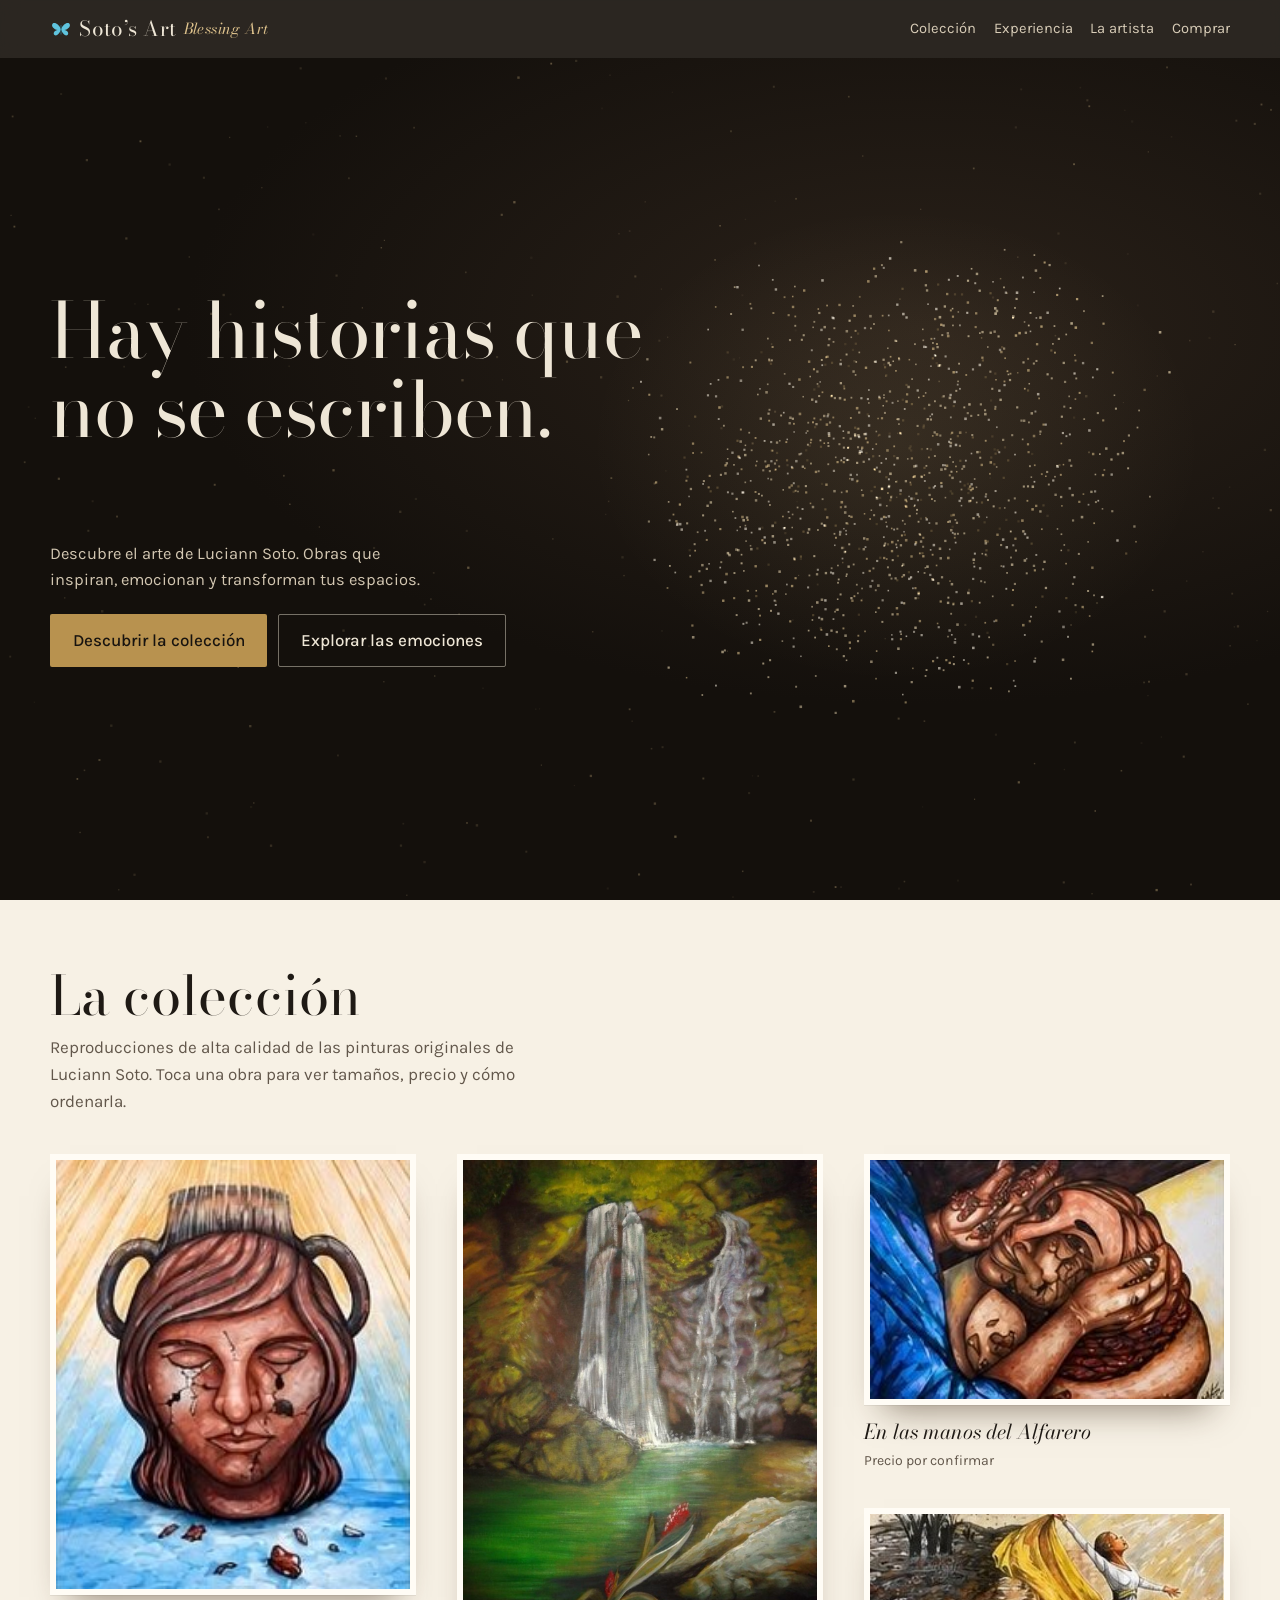
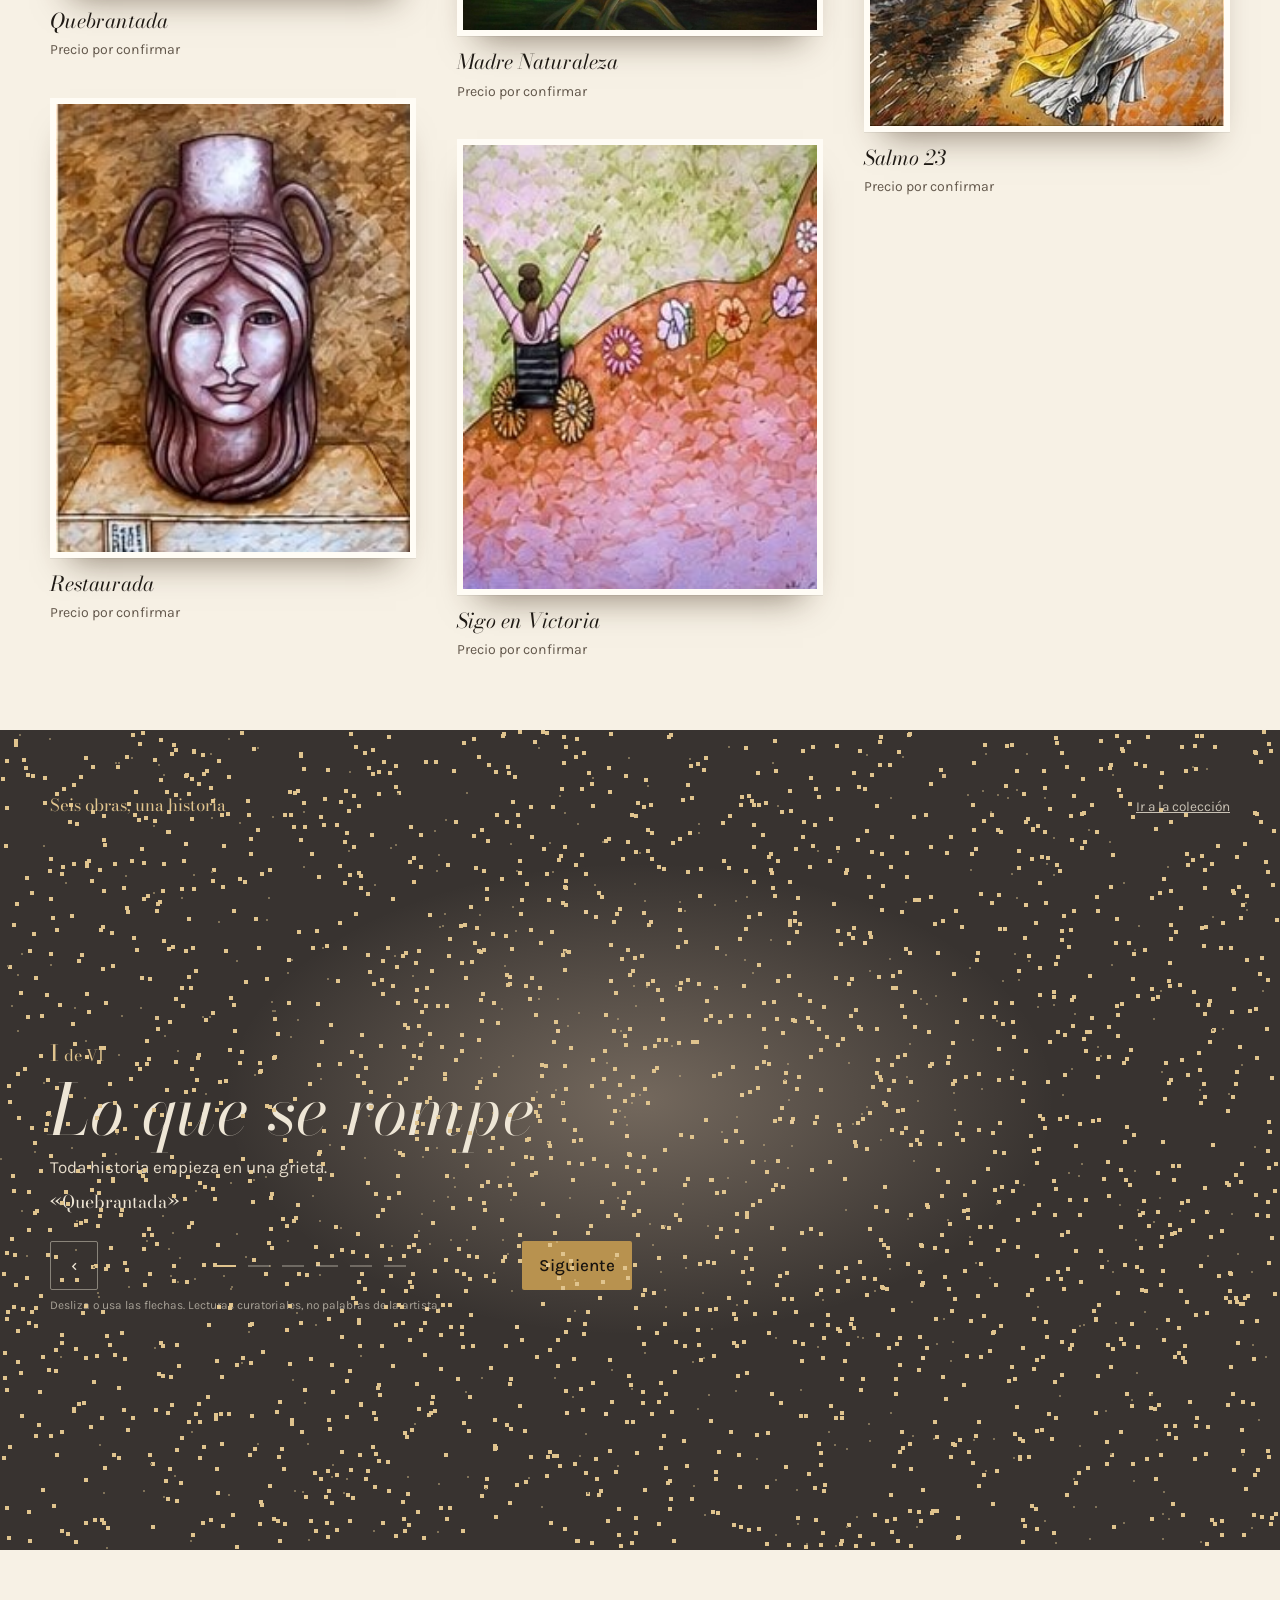
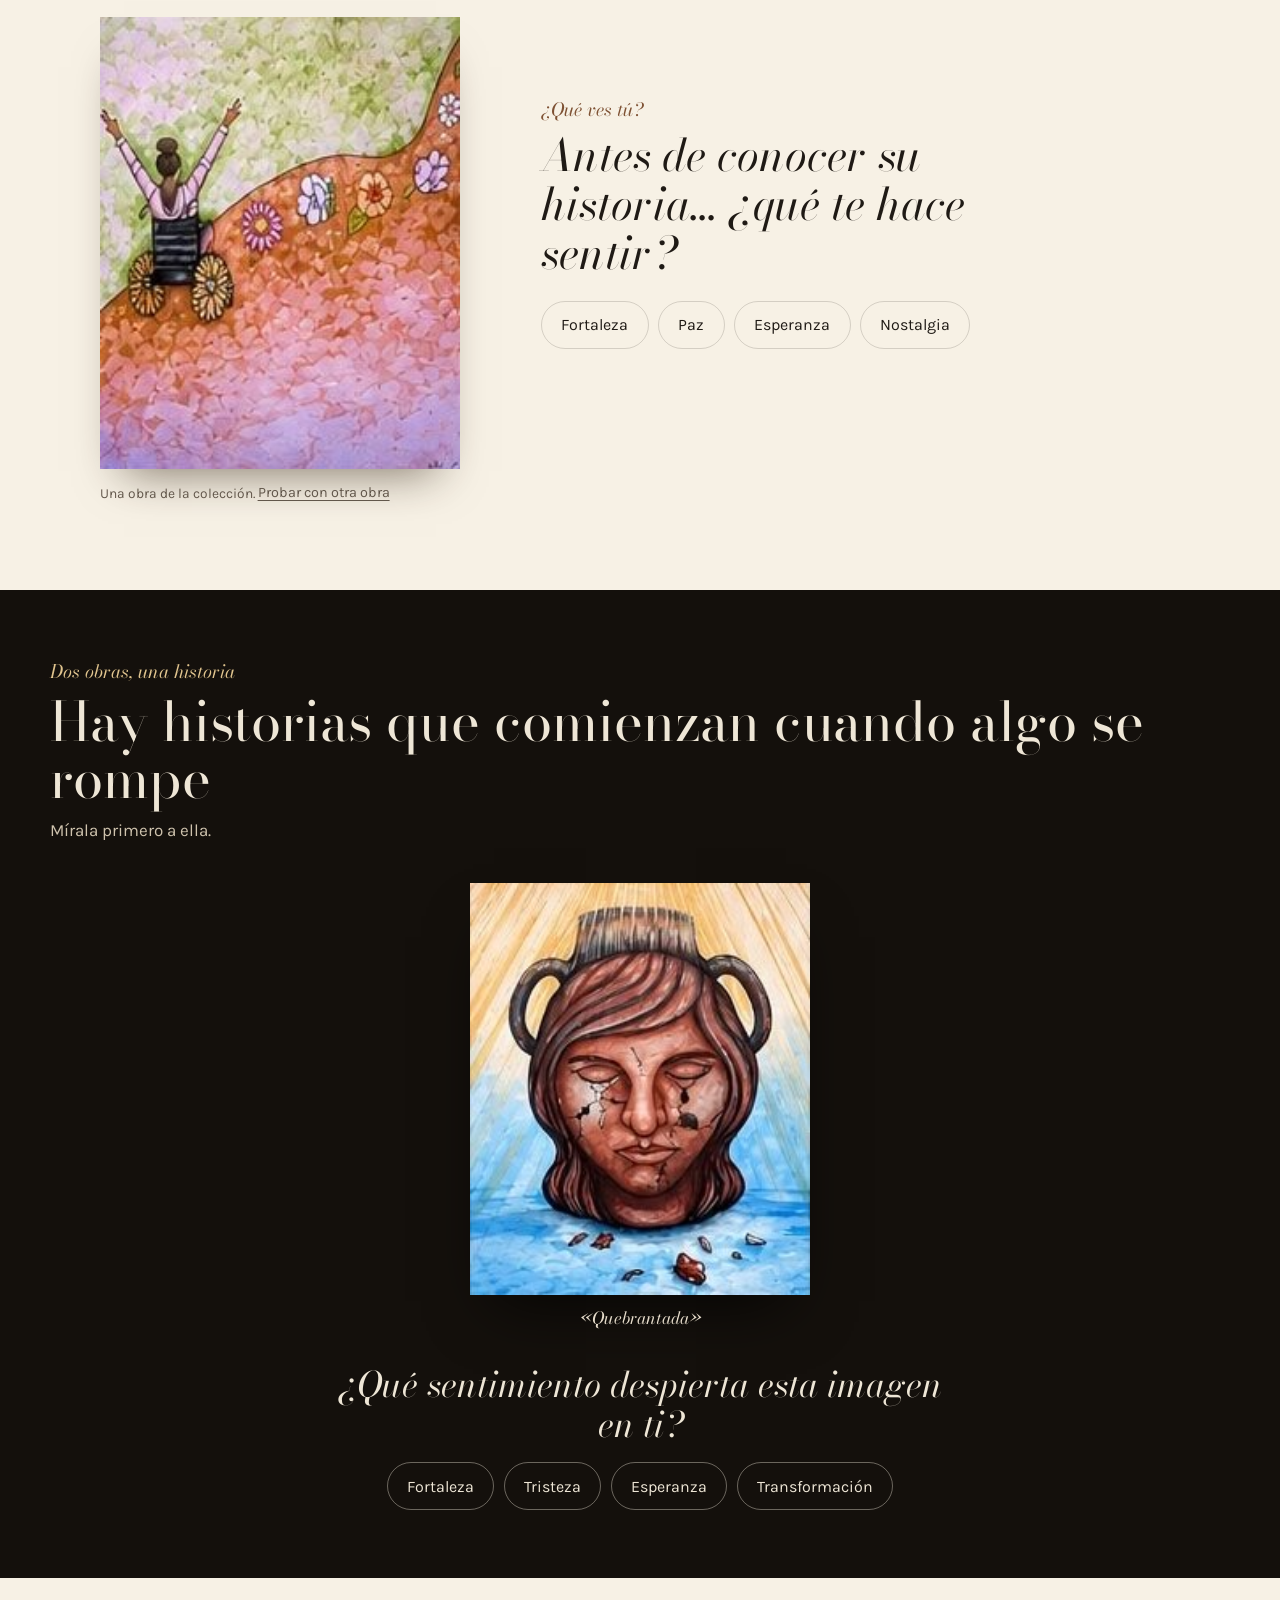
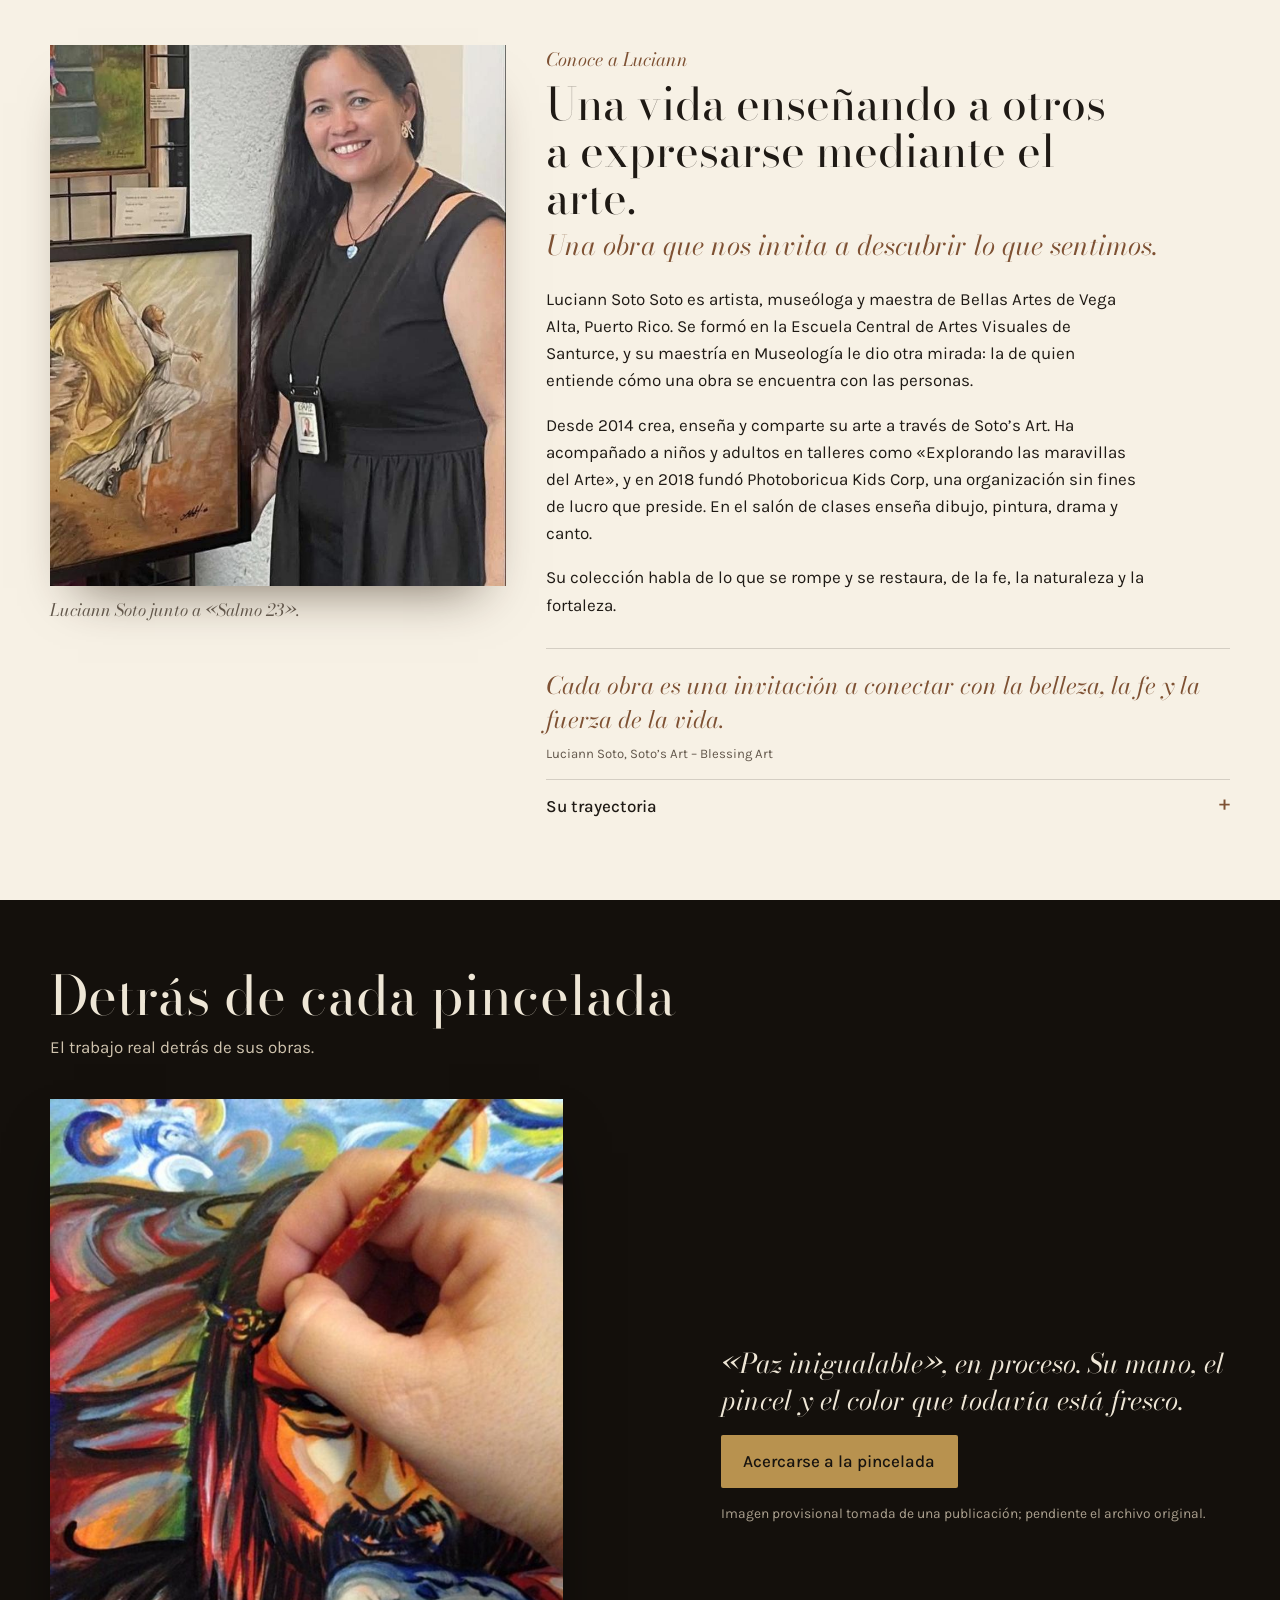
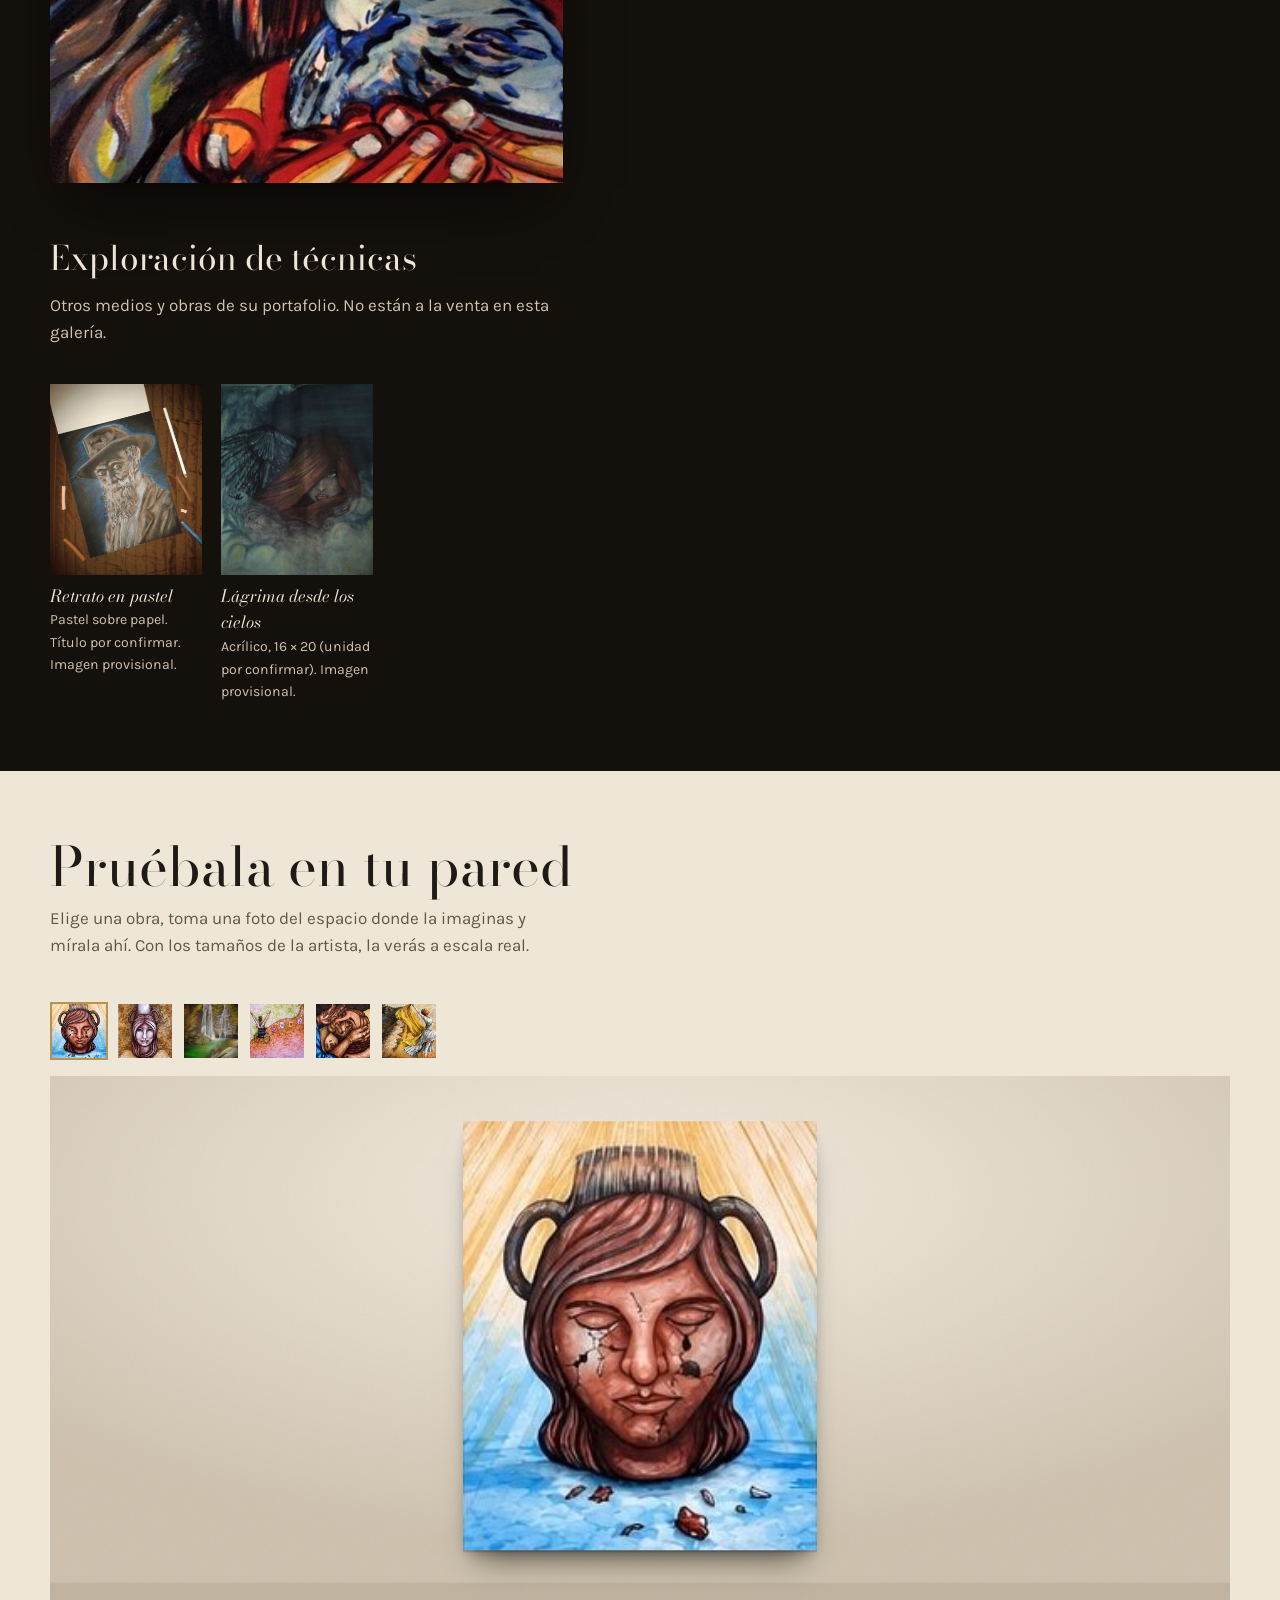
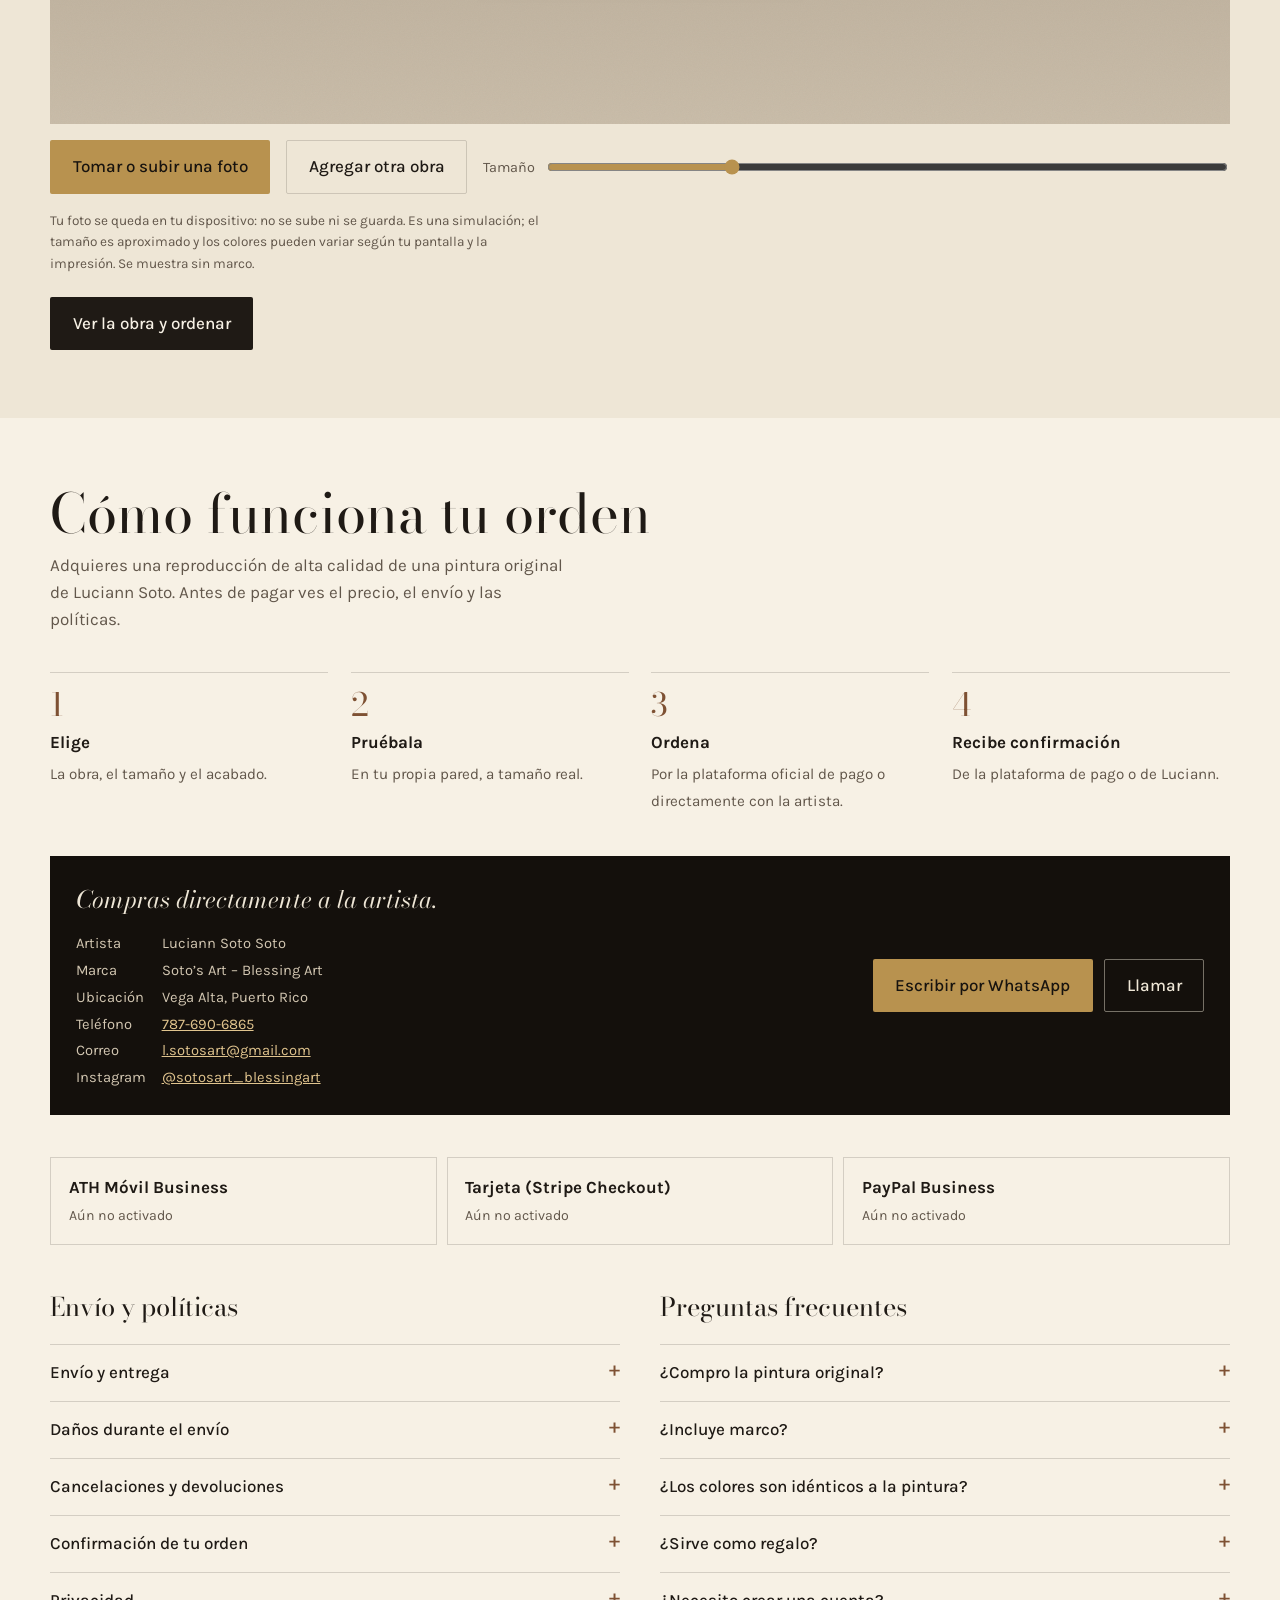
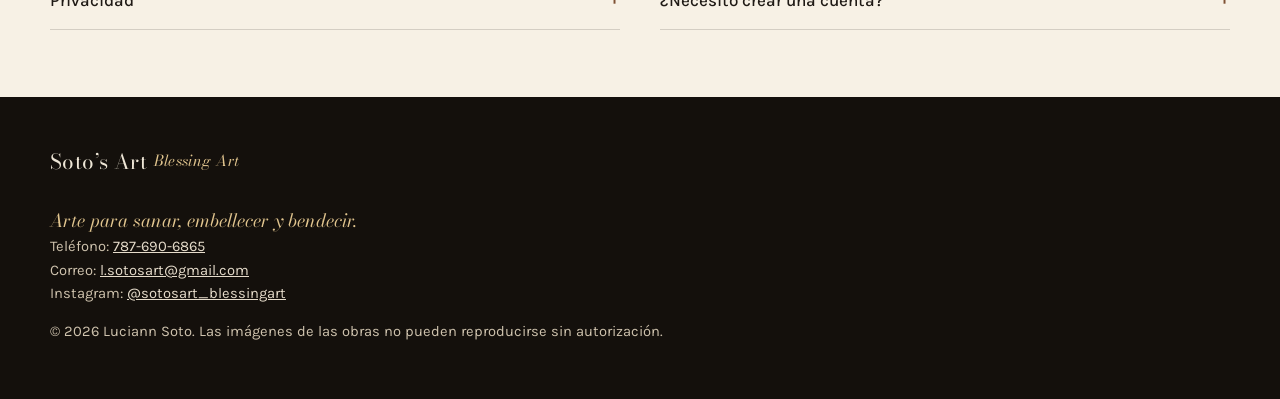
==== commit 51ed88eb: "Add files via upload" ====
--- a/index.html
+++ b/index.html
@@ -17,7 +17,6 @@
 <meta property="og:image:height" content="630">
 <meta name="twitter:card" content="summary_large_image">
 <meta name="theme-color" content="#14100C">
-<link rel="preload" as="image" href="obra-quebrantada.jpg">
 <link rel="preconnect" href="https://fonts.googleapis.com">
 <link rel="preconnect" href="https://fonts.gstatic.com" crossorigin>
 <link href="https://fonts.googleapis.com/css2?family=Bodoni+Moda:ital,opsz,wght@0,6..96,400;0,6..96,500;1,6..96,400;1,6..96,500&family=Karla:wght@400;500;700&display=swap" rel="stylesheet">
@@ -46,22 +45,31 @@
 
 <main>
 <!-- 1. ATENCIÓN: una obra real nace del polvo -->
-<section class="hero" id="inicio">
-  <canvas class="dust" aria-hidden="true"></canvas>
+<section class="hero" id="inicio" aria-label="Bienvenida">
+  <canvas class="umbral" aria-hidden="true"></canvas>
   <div class="wrap">
     <div class="art-col">
-      <div class="piece"><img src="obra-quebrantada.jpg" alt="" fetchpriority="high"><button class="open" data-open aria-label="Ver «Quebrantada»"></button></div>
-      <p class="cap">«Quebrantada», Luciann Soto. <button class="linkbtn" data-open>Ver la obra</button></p>
-    </div>
-    <div>
-      <h1><span>Hay historias que no se escriben.</span><span class="l2">Se pintan.</span></h1>
+      <div class="umbral-stage" aria-hidden="true">
+        <svg class="umbral-fallback" viewBox="0 0 200 210" role="presentation">
+          <path class="v" d="M72 38 L128 38 L124 46 Q116 54 118 72 C150 82 172 110 166 140 C160 172 136 190 124 196 L76 196 C64 190 40 172 34 140 C28 110 50 82 82 72 Q84 54 76 46 Z"/>
+          <path class="v" d="M84 58 C40 50 36 96 58 94 M116 58 C160 50 164 96 142 94"/>
+          <path class="s" d="M96 72 L104 94 L92 114 L110 138 L98 160 L106 196 M42 122 L70 126 L92 114 M118 114 L140 110 L162 122"/>
+          <path class="b" d="M100 21c-3-9-11-14-15-11-4 4 2 11 9 12-6 1-9 6-6 9 4 3 9-2 12-10zm0 0c3-9 11-14 15-11 4 4-2 11-9 12 6 1 9 6 6 9-4 3-9-2-12-10z"/>
+        </svg>
+      </div>
+      <div class="umbral-word" aria-live="polite"></div>
+    </div>
+    <div class="hero-copy">
+      <h1><span class="l1">Hay historias que no se escriben.</span><span class="l2">Se pintan.</span></h1>
       <p class="sub">Descubre el arte de Luciann Soto. Obras que inspiran, emocionan y transforman tus espacios.</p>
       <div class="ctas">
-        <a class="btn gold" href="#obras">Ver las obras y sus precios</a>
-        <a class="btn ghost" href="#recorrido">Vivir la experiencia artística</a>
-      </div>
-    </div>
-  </div>
+        <a class="btn gold" href="#obras" id="ctaColeccion">Descubrir la colección</a>
+        <a class="btn ghost" href="#recorrido">Explorar las emociones</a>
+      </div>
+    </div>
+  </div>
+  <button class="umbral-hit" hidden aria-label="Tocar la mariposa"></button>
+  <p class="sr-only">Una vasija de luz se forma, se quiebra y se restaura con oro. De ella nace una mariposa. Puedes tocar la mariposa para descubrir una emoción.</p>
 </section>
 
 <!-- LA COLECCIÓN -->
--- a/styles.css
+++ b/styles.css
@@ -60,21 +60,37 @@
 .piece.on img{box-shadow:0 40px 80px -30px rgba(0,0,0,.85)}
 .piece button.open{position:absolute;inset:0;background:none;border:0;cursor:pointer;padding:0}
 
-/* 1. Apertura */
-.hero{position:relative;background:radial-gradient(120% 80% at 70% 30%,#2A2018 0%,var(--night) 62%);color:var(--ivory);overflow:hidden;isolation:isolate}
-.hero .wrap{display:grid;gap:1.4rem;padding:1.4rem 0 2.2rem;min-height:calc(100svh - 58px - env(safe-area-inset-top,0px))}
-.hero .piece{justify-self:center;width:min(70vw,330px);height:min(44svh,400px)}
-.hero .cap{font-size:.8rem;color:#A89A84;text-align:center;margin:.4rem 0 0}
-.hero .cap button{color:#D9CDB8}
+/* 1. Apertura: el umbral de las emociones */
+.hero{position:relative;background:radial-gradient(90% 70% at 72% 32%,#2A2119 0%,var(--night) 64%);color:var(--ivory);overflow:hidden;isolation:isolate}
+.hero::before{content:"";position:absolute;inset:0;z-index:-2;pointer-events:none;background:radial-gradient(40% 32% at 50% 26%,rgba(224,196,142,.10),transparent 70%)}
+@media (min-width:900px){.hero::before{background:radial-gradient(34% 40% at 70% 46%,rgba(224,196,142,.10),transparent 70%)}}
+canvas.umbral{position:absolute;inset:0;width:100%;height:100%;z-index:-1;touch-action:pan-y}
+.hero .wrap{display:grid;gap:1.2rem;padding:1.2rem 0 2.2rem;min-height:calc(100svh - 58px - env(safe-area-inset-top,0px));align-content:space-between}
+.hero .art-col{position:relative}
+.umbral-stage{justify-self:center;margin:0 auto;width:min(78vw,340px);height:min(40svh,360px);display:grid;place-items:center}
+.umbral-fallback{height:100%;width:auto;max-width:100%;transition:opacity .8s ease}
+.umbral-fallback .v{fill:rgba(238,230,214,.05);stroke:#EEE6D6;stroke-width:1.4;stroke-linejoin:round}
+.umbral-fallback .s{fill:none;stroke:#E8C77E;stroke-width:2.6;stroke-linecap:round;stroke-linejoin:round}
+.umbral-fallback .b{fill:#5FC3DD}
+.hero.live .umbral-fallback,.hero.seq .umbral-fallback{opacity:0;transition:none}
+.umbral-word .hint{font-family:var(--display);font-style:italic;font-size:.95rem;color:#A89A84}
+.umbral-word{position:absolute;left:0;right:0;bottom:-.6rem;text-align:center;min-height:3.2rem;pointer-events:none;opacity:0;transform:translateY(6px);transition:opacity .7s ease,transform .7s ease}
+.umbral-word.on{opacity:1;transform:none;pointer-events:auto}
+.umbral-word b{display:block;font-family:var(--display);font-style:italic;font-weight:400;font-size:clamp(1.6rem,5vw,2.3rem);color:var(--gold-soft);line-height:1.1}
+.umbral-word a{font-size:.85rem;color:#D9CDB8}
+.umbral-hit{position:absolute;z-index:3;width:56px;height:56px;margin:-28px 0 0 -28px;border-radius:50%;border:0;background:transparent;cursor:pointer;padding:0}
+.umbral-hit:focus-visible{outline:2px solid var(--sky);outline-offset:2px}
 .hero h1{font-family:var(--display);font-weight:400;font-size:clamp(2.1rem,8vw,4.8rem);line-height:1.03;margin:0;max-width:14ch;letter-spacing:-.01em}
 .hero h1 span{display:block}
 .hero h1 .l2{font-style:italic;color:var(--gold-soft);padding-left:.6em}
+.hero.seq h1 span{opacity:0;filter:blur(8px);letter-spacing:.04em;-webkit-mask-image:linear-gradient(90deg,#000 45%,transparent 55%);mask-image:linear-gradient(90deg,#000 45%,transparent 55%);-webkit-mask-size:240% 100%;mask-size:240% 100%;-webkit-mask-position:100% 0;mask-position:100% 0}
+.hero.seq h1 span.on{opacity:1;filter:none;letter-spacing:-.01em;-webkit-mask-position:0 0;mask-position:0 0;transition:opacity 1.4s ease,filter 1.4s ease,letter-spacing 2s cubic-bezier(.2,.7,.2,1),-webkit-mask-position 1.8s ease,mask-position 1.8s ease}
 .hero p.sub{max-width:38ch;color:#D3C7B2;font-size:1.03rem;margin:.8rem 0 1.3rem}
 .hero .ctas .btn{flex:1 1 13rem}
 @media (min-width:900px){
-  .hero .wrap{grid-template-columns:1.05fr .95fr;align-items:center;padding:2.5rem 0}
+  .hero .wrap{grid-template-columns:1.05fr .95fr;align-items:center;align-content:center;padding:2.5rem 0}
   .hero .art-col{order:2}
-  .hero .piece{width:min(38vw,460px);height:min(70svh,600px)}
+  .umbral-stage{width:min(38vw,440px);height:min(64svh,540px)}
   .hero .ctas .btn{flex:0 1 auto}
 }
 
